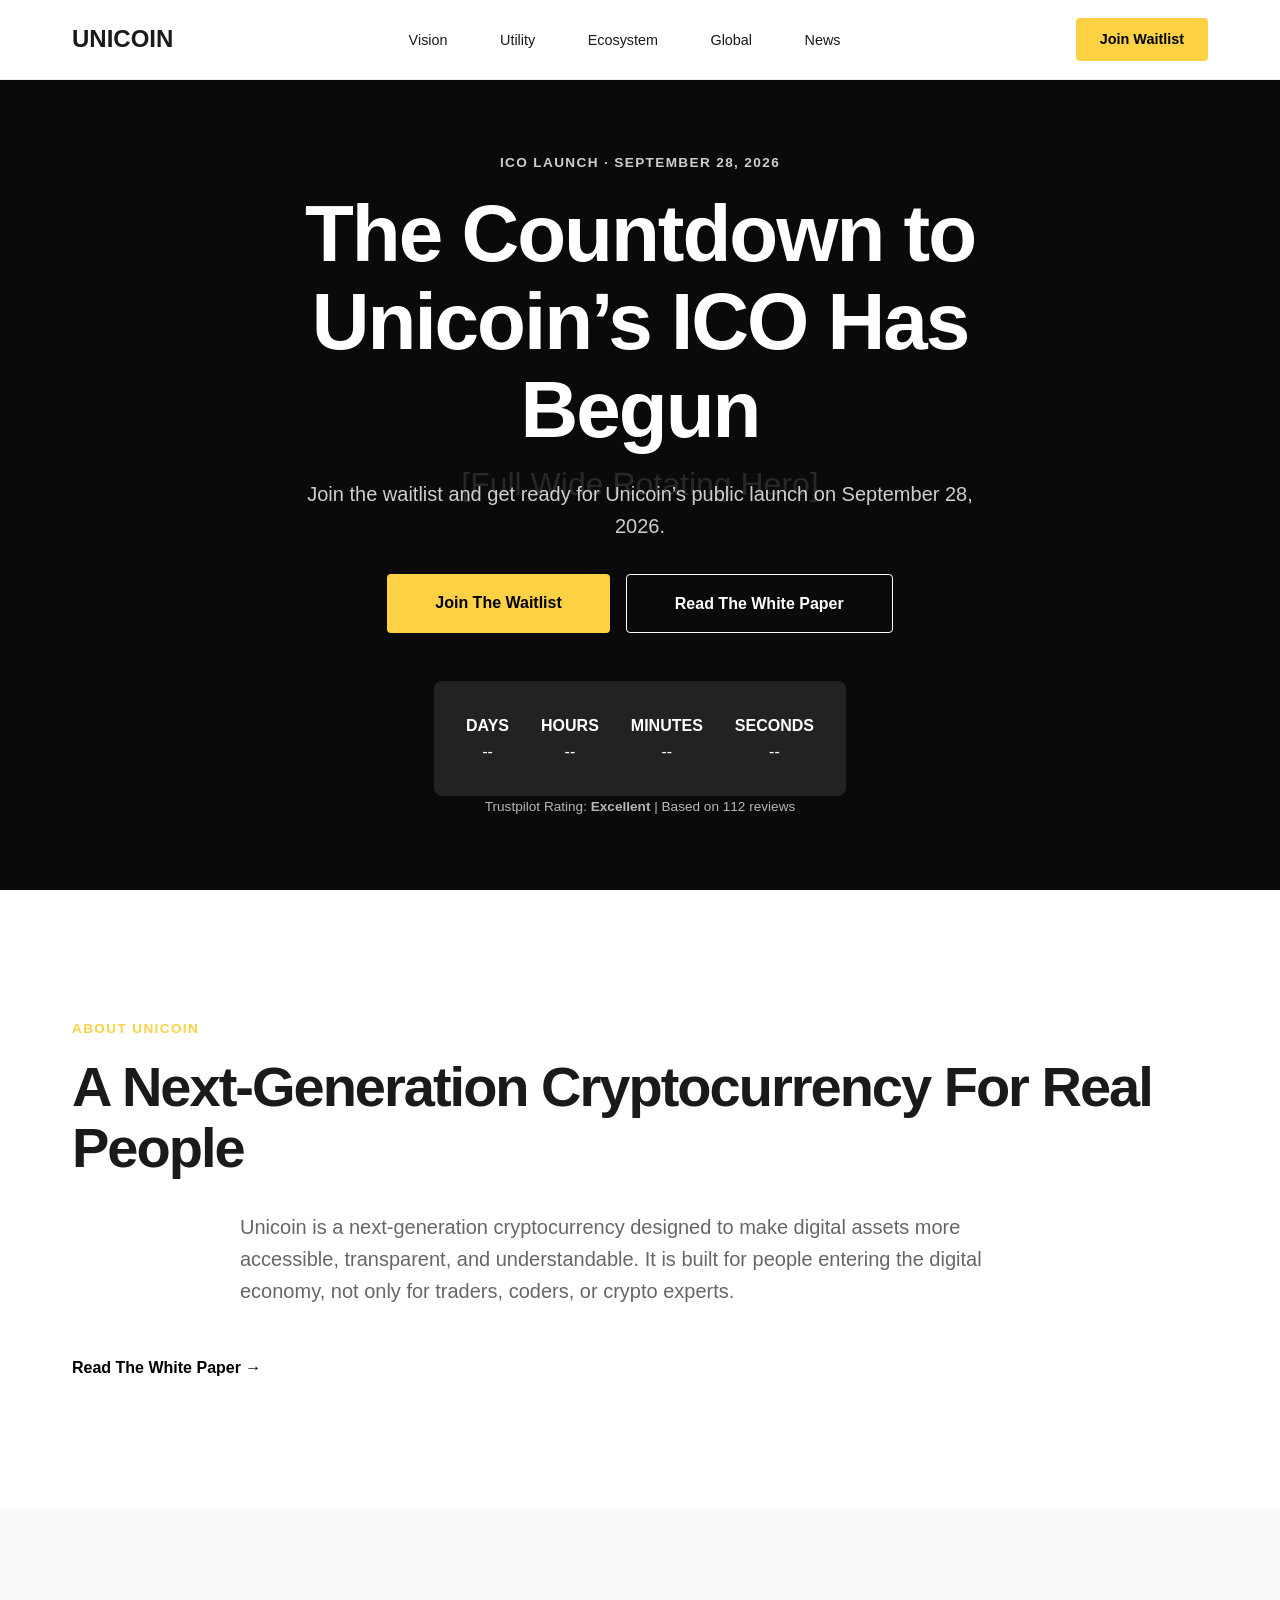
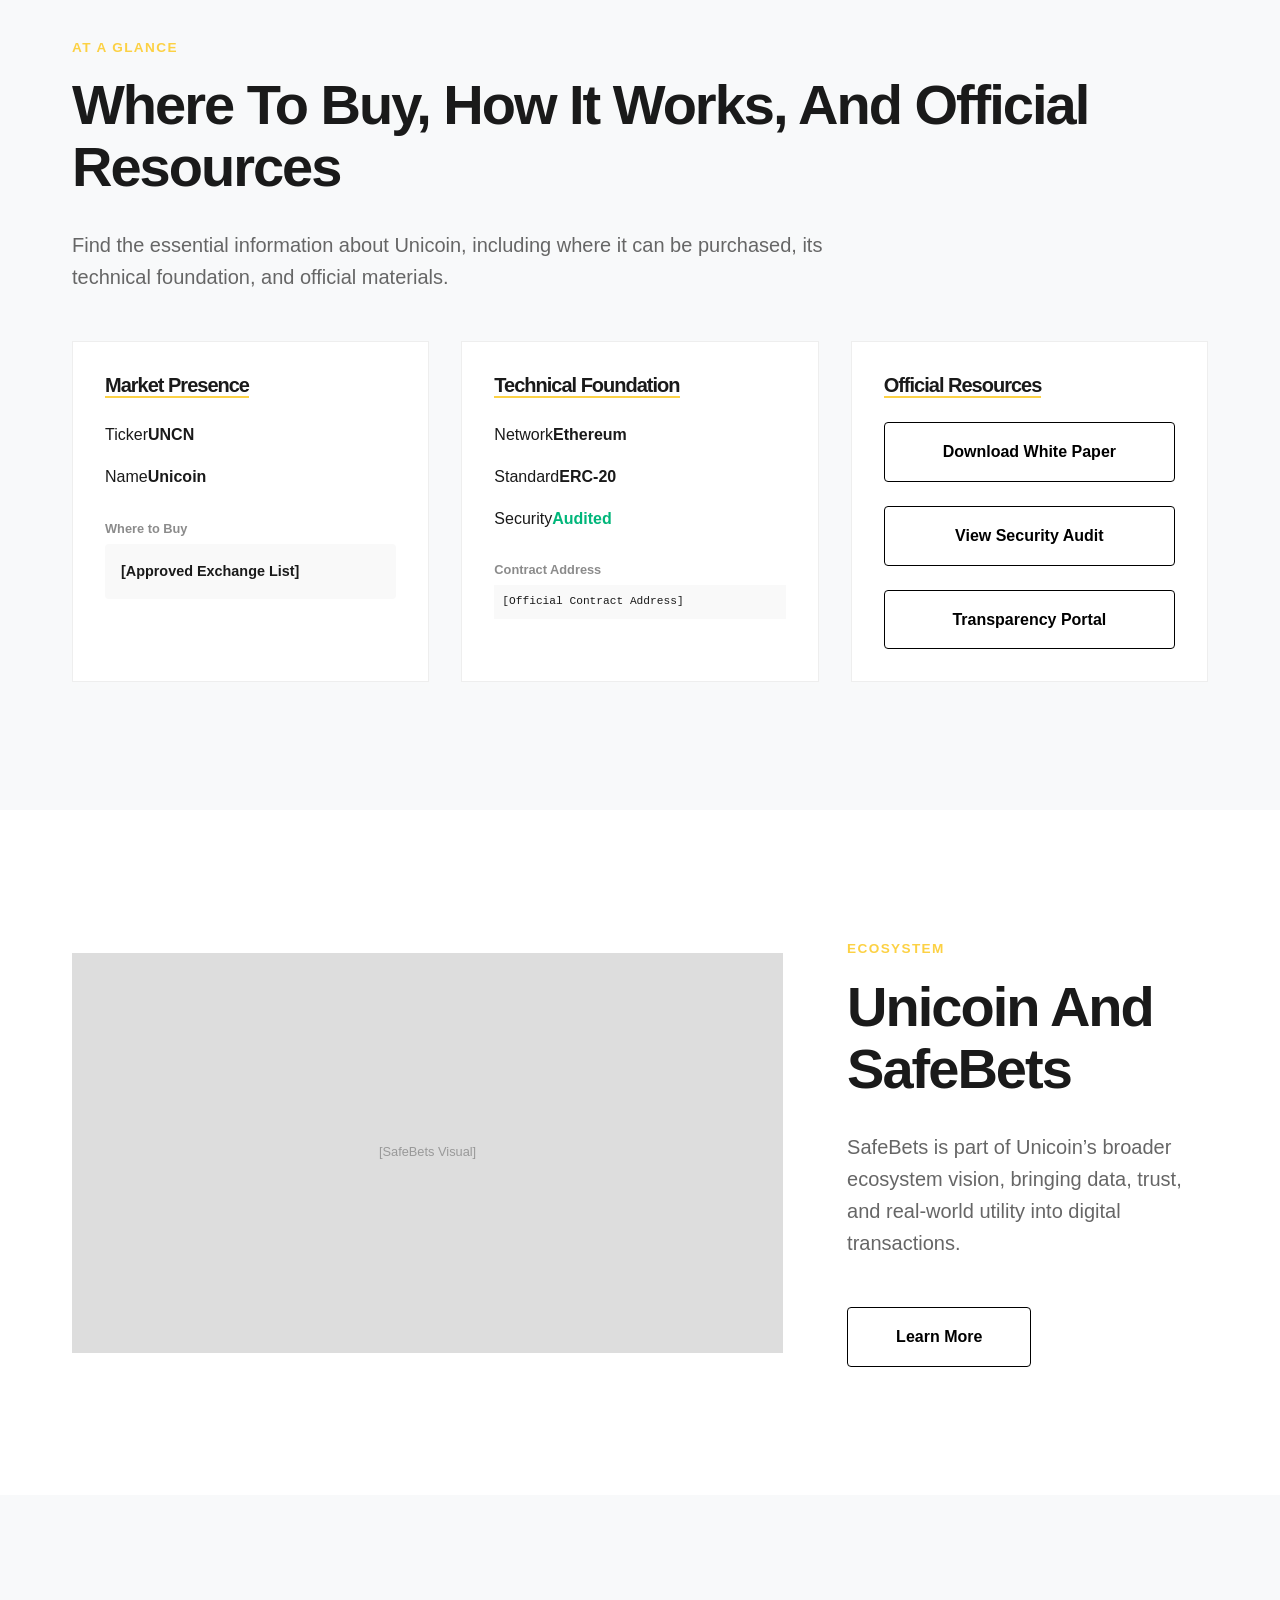
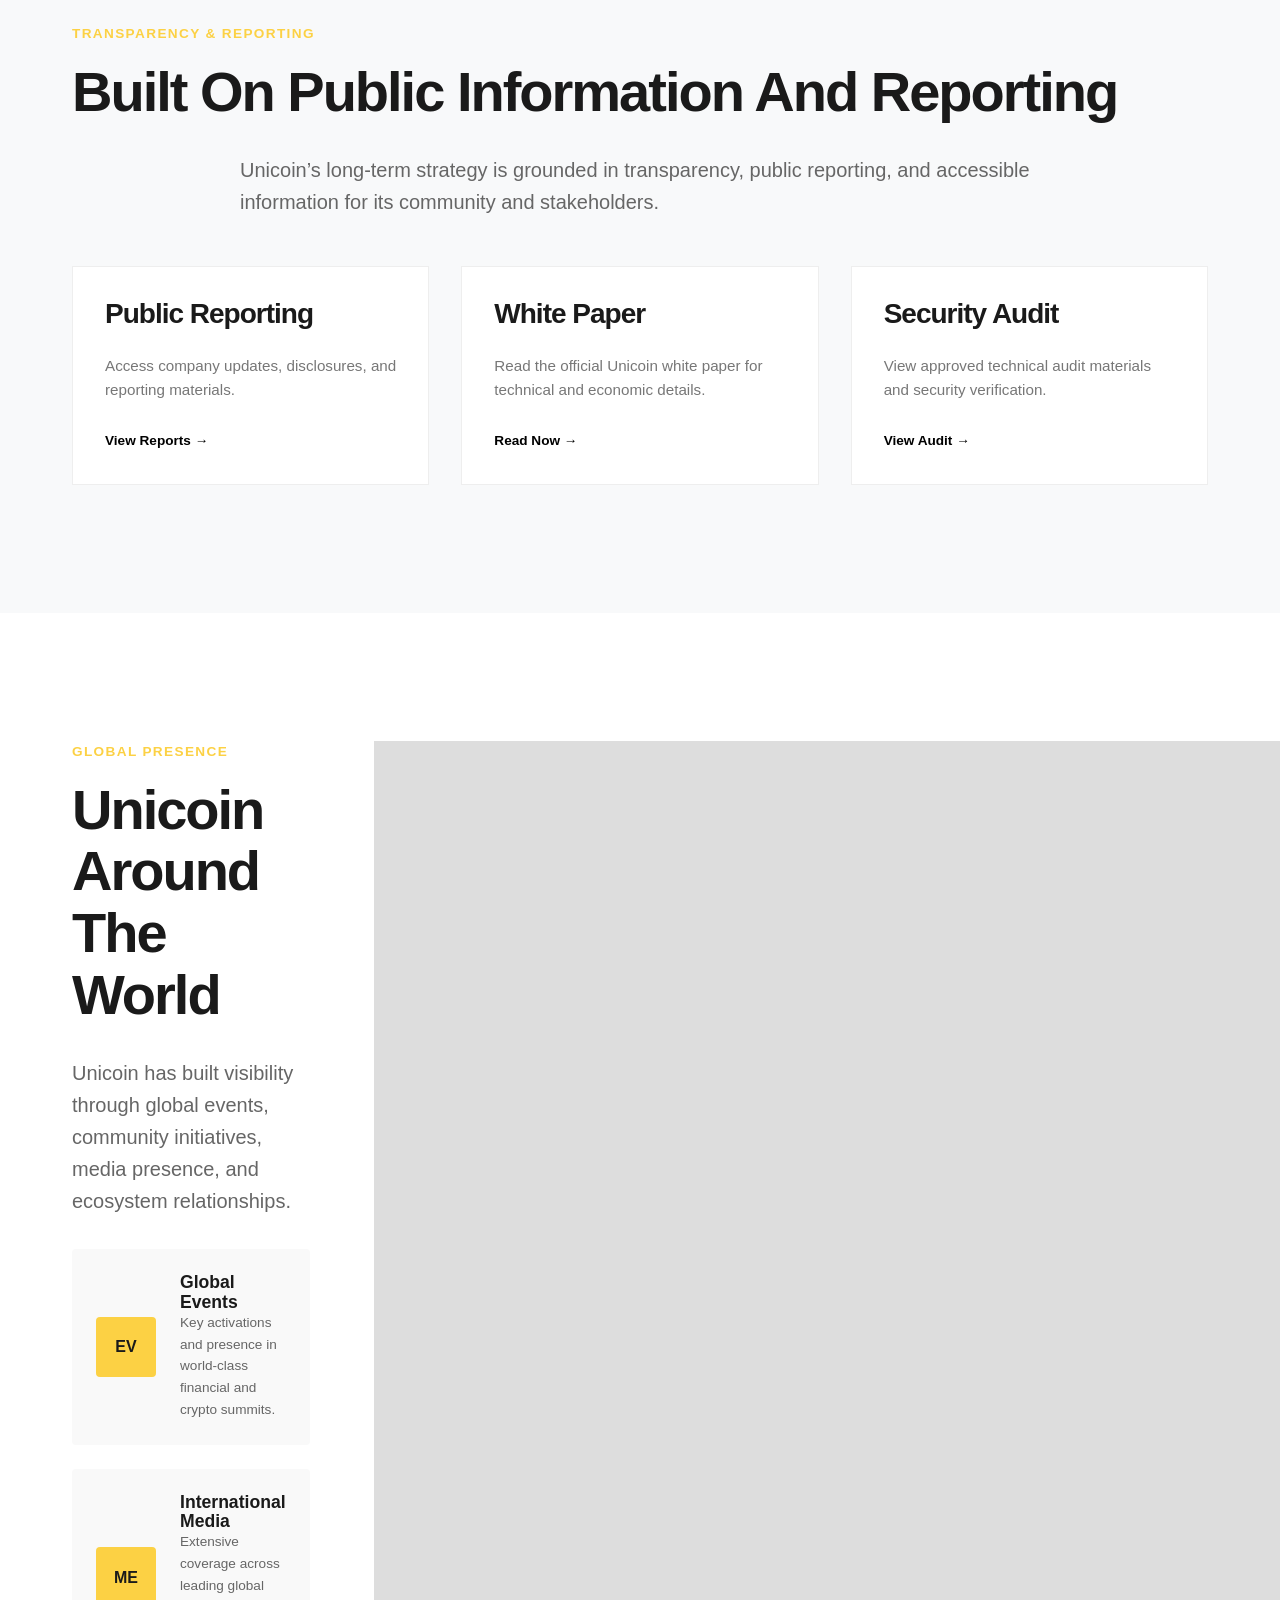
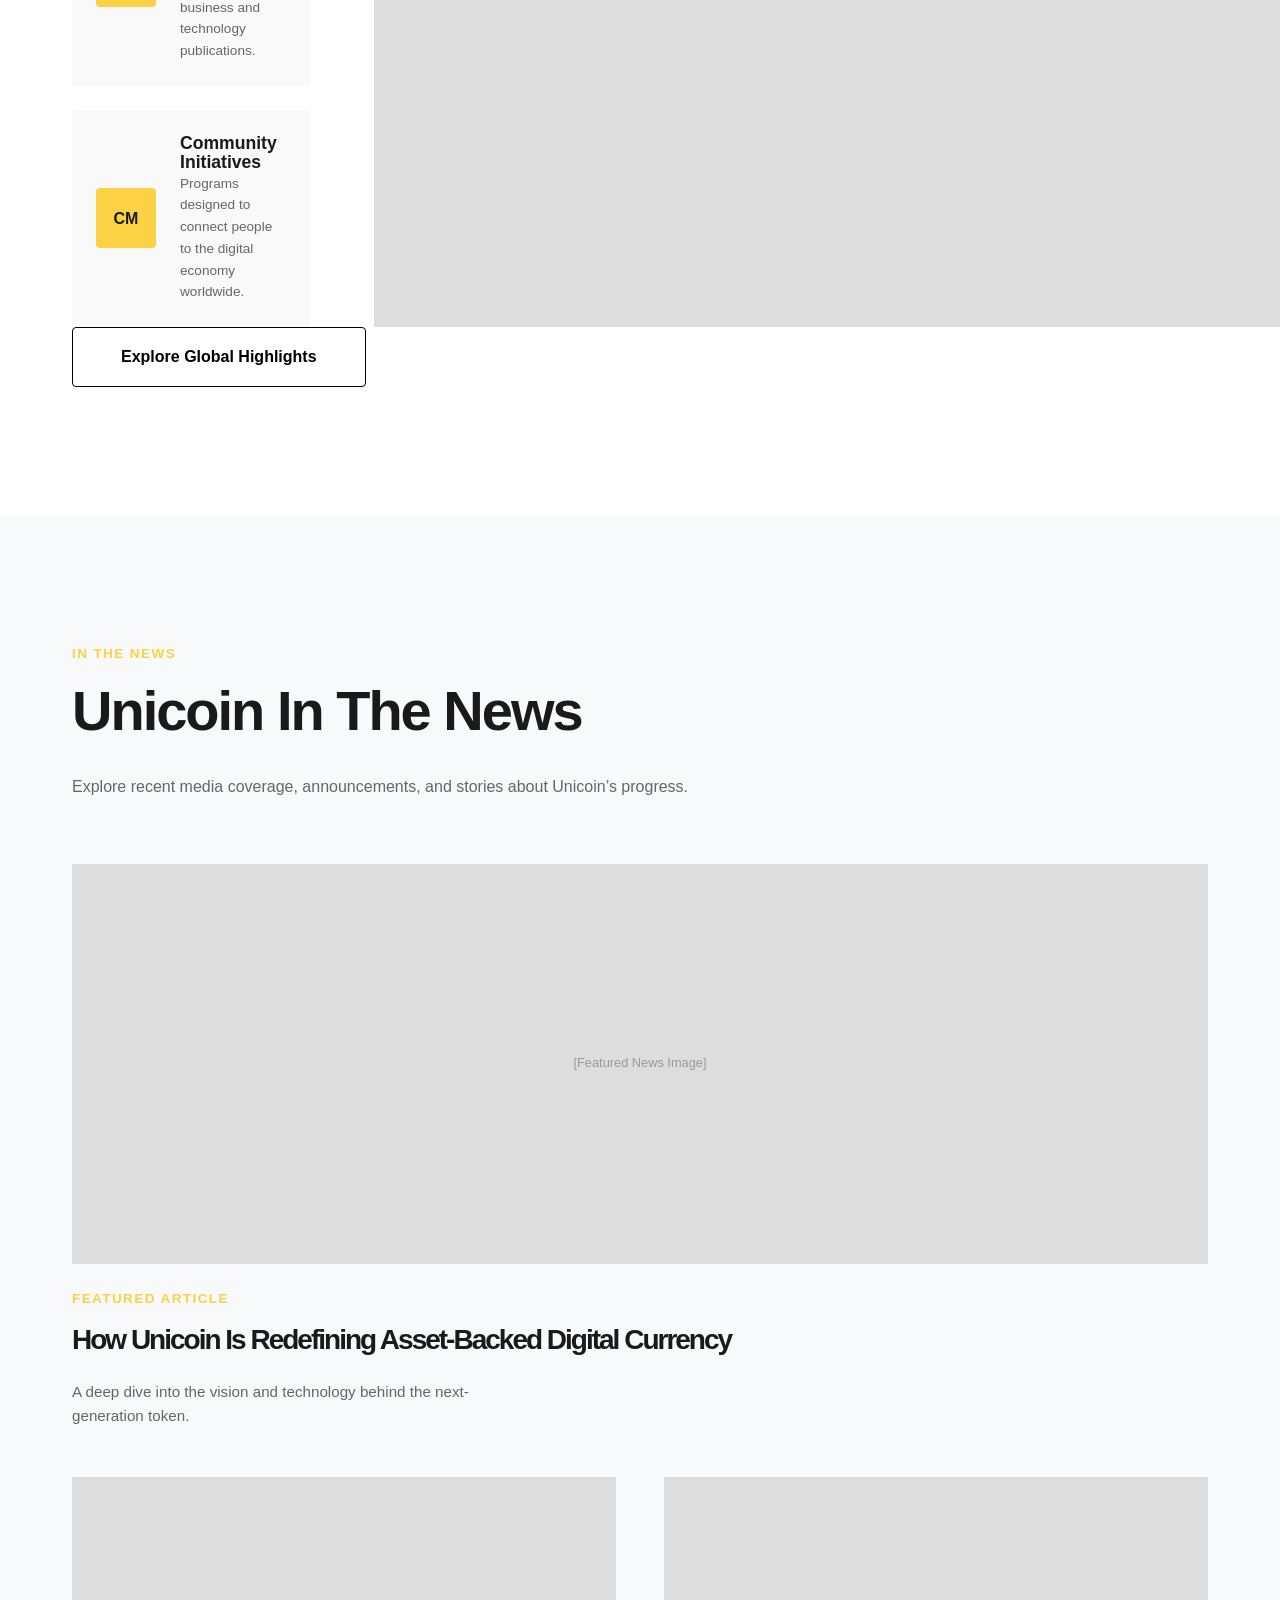
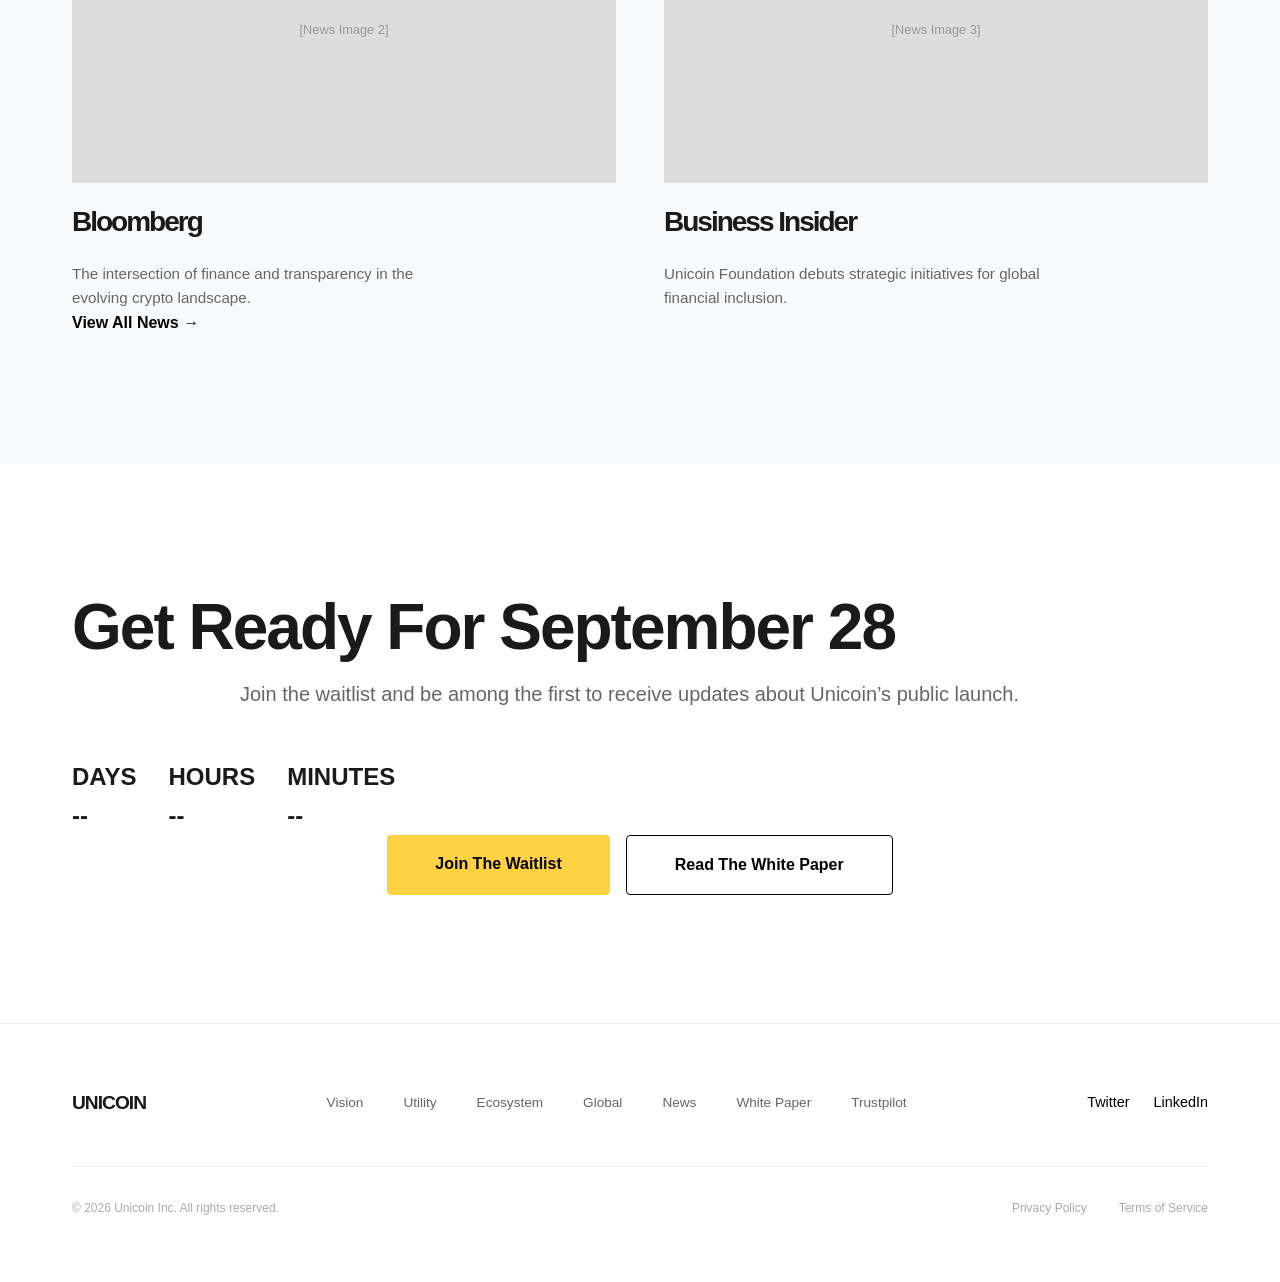
==== index.html @ c9b4731c "Restructure 'Global Presence' with a split layout: content pillars vs global visual" ====
<!DOCTYPE html>
<html lang="en">
<head>
  <meta charset="UTF-8">
  <meta name="viewport" content="width=device-width, initial-scale=1.0">
  <title>Unicoin | The Smart Coin for Smart People</title>
  <link rel="stylesheet" href="style.css?v=2.1">
</head>
<body>

  <!-- HEADER -->
  <header>
    <div class="container flex-between" style="height: 100%; display: flex; justify-content: space-between; align-items: center;">
      <div class="logo" style="font-family: 'Montserrat', sans-serif; font-weight: 700; font-size: 1.5rem;">UNICOIN</div>
      <nav class="nav-links">
        <span>Vision</span>
        <span>Utility</span>
        <span>Ecosystem</span>
        <span>Global</span>
        <span>News</span>
      </nav>
      <div>
        <a href="#" class="btn-modern btn-gold" style="padding: 0.6rem 1.5rem; font-size: 0.9rem; border-radius: 4px;">Join Waitlist</a>
      </div>
    </div>
  </header>

  <main>
    <!-- SECTION 1: HERO ROTATIVO / ICO COUNTDOWN -->
    <section class="hero-wide" style="padding: 0;">
      <div class="hero-image" style="background: #111; display: flex; align-items: center; justify-content: center;">
        <span style="color: #444; font-size: 2rem;">[Full Wide Rotating Hero]</span>
      </div>
      <div class="hero-content" style="padding: 4rem 2rem;">
        <span class="eyebrow" style="color: #fff; opacity: 0.8;">ICO Launch · September 28, 2026</span>
        
        <!-- Rotating Container Placeholder -->
        <div class="slider-placeholder" style="min-height: 250px;">
          <h1 style="color: #fff; margin-bottom: 1.5rem;">The Countdown to Unicoin’s ICO Has Begun</h1>
          <p style="color: rgba(255,255,255,0.8); font-size: 1.25rem; max-width: 700px; margin: 0 auto 2rem;">Join the waitlist and get ready for Unicoin’s public launch on September 28, 2026.</p>
        </div>

        <div style="display: flex; gap: 1rem; justify-content: center; margin-bottom: 3rem;">
          <a href="#" class="btn-modern btn-gold">Join The Waitlist</a>
          <a href="#" class="btn-modern btn-outline" style="border-color: #fff; color: #fff;">Read The White Paper</a>
        </div>

        <div class="countdown-module" style="background: rgba(255,255,255,0.1); backdrop-filter: blur(10px); padding: 2rem; border-radius: 8px; display: inline-flex; gap: 2rem;">
          <div class="unit"><strong>DAYS</strong><br>--</div>
          <div class="unit"><strong>HOURS</strong><br>--</div>
          <div class="unit"><strong>MINUTES</strong><br>--</div>
          <div class="unit"><strong>SECONDS</strong><br>--</div>
        </div>

        <div class="mt-2" style="opacity: 0.7; font-size: 0.85rem;">
          Trustpilot Rating: <strong>Excellent</strong> | Based on 112 reviews
        </div>
      </div>
    </section>

    <!-- SECTION 2: WHAT IS UNICOIN? -->
    <section class="section-white">
      <div class="container text-center">
        <span class="eyebrow">About Unicoin</span>
        <h2>A Next-Generation Cryptocurrency For Real People</h2>
        <p class="intro-copy">Unicoin is a next-generation cryptocurrency designed to make digital assets more accessible, transparent, and understandable. It is built for people entering the digital economy, not only for traders, coders, or crypto experts.</p>
        <div class="mt-2">
          <a href="#" style="color: #000; font-weight: 700; text-decoration: none;">Read The White Paper →</a>
        </div>
      </div>
    </section>

    <!-- SECTION 3: UNICOIN AT A GLANCE -->
    <section class="section-gray">
      <div class="container">
        <span class="eyebrow">At A Glance</span>
        <h2>Where To Buy, How It Works, And Official Resources</h2>
        <p class="intro-copy" style="text-align: left; margin-left: 0;">Find the essential information about Unicoin, including where it can be purchased, its technical foundation, and official materials.</p>
        
        <div class="grid-3 mt-3">
          <!-- Market Presence -->
          <div class="card-modern" style="background: white; padding: 2rem; border: 1px solid #eee;">
            <h3 style="font-size: 1.25rem; letter-spacing: -1px; margin-bottom: 1.5rem; border-bottom: 2px solid var(--color-gold); display: inline-block;">Market Presence</h3>
            <div style="display: flex; flex-direction: column; gap: 1rem;">
              <div class="flex-between"><span>Ticker</span><strong>UNCN</strong></div>
              <div class="flex-between"><span>Name</span><strong>Unicoin</strong></div>
              <div style="margin-top: 1rem;">
                <h4 style="font-size: 0.8rem; opacity: 0.5; margin-bottom: 0.5rem; letter-spacing: 0;">Where to Buy</h4>
                <div style="padding: 1rem; background: #f9f9f9; border-radius: 4px; font-weight: 600; font-size: 0.9rem;">
                  [Approved Exchange List]
                </div>
              </div>
            </div>
          </div>

          <!-- Technical Foundation -->
          <div class="card-modern" style="background: white; padding: 2rem; border: 1px solid #eee;">
            <h3 style="font-size: 1.25rem; letter-spacing: -1px; margin-bottom: 1.5rem; border-bottom: 2px solid var(--color-gold); display: inline-block;">Technical Foundation</h3>
            <div style="display: flex; flex-direction: column; gap: 1rem;">
              <div class="flex-between"><span>Network</span><strong>Ethereum</strong></div>
              <div class="flex-between"><span>Standard</span><strong>ERC-20</strong></div>
              <div class="flex-between"><span>Security</span><strong style="color: #00b67a;">Audited</strong></div>
              <div style="margin-top: 1rem;">
                <h4 style="font-size: 0.8rem; opacity: 0.5; margin-bottom: 0.5rem; letter-spacing: 0;">Contract Address</h4>
                <code style="font-size: 0.7rem; background: #f9f9f9; padding: 0.5rem; display: block; word-break: break-all;">[Official Contract Address]</code>
              </div>
            </div>
          </div>

          <!-- Resources & Support -->
          <div class="card-modern" style="background: white; padding: 2rem; border: 1px solid #eee;">
            <h3 style="font-size: 1.25rem; letter-spacing: -1px; margin-bottom: 1.5rem; border-bottom: 2px solid var(--color-gold); display: inline-block;">Official Resources</h3>
            <div style="display: flex; flex-direction: column; gap: 1.5rem;">
              <a href="#" class="btn-modern btn-outline" style="text-align: center; width: 100%;">Download White Paper</a>
              <a href="#" class="btn-modern btn-outline" style="text-align: center; width: 100%;">View Security Audit</a>
              <a href="#" class="btn-modern btn-outline" style="text-align: center; width: 100%;">Transparency Portal</a>
            </div>
          </div>
        </div>
      </div>
    </section>

    <!-- SECTION 4: SAFEBETS -->
    <section class="section-white">
      <div class="container">
        <div class="grid-2">
          <div class="media-placeholder" style="height: 400px; margin-bottom: 0;">
            [SafeBets Visual]
          </div>
          <div>
            <span class="eyebrow">Ecosystem</span>
            <h2>Unicoin And SafeBets</h2>
            <p class="intro-copy" style="text-align: left; margin-left: 0;">SafeBets is part of Unicoin’s broader ecosystem vision, bringing data, trust, and real-world utility into digital transactions.</p>
            <a href="#" class="btn-modern btn-outline">Learn More</a>
          </div>
        </div>
      </div>
    </section>

    <!-- SECTION 5: TRANSPARENCY & REPORTING -->
    <section class="section-gray">
      <div class="container text-center">
        <span class="eyebrow">Transparency & Reporting</span>
        <h2>Built On Public Information And Reporting</h2>
        <p class="intro-copy">Unicoin’s long-term strategy is grounded in transparency, public reporting, and accessible information for its community and stakeholders.</p>
        
        <div class="grid-3 mt-3">
          <div class="card-modern" style="background: white; padding: 2rem; border: 1px solid #eee; text-align: left;">
            <h3 style="letter-spacing: -1px;">Public Reporting</h3>
            <p style="font-size: 0.95rem; color: #777; margin-bottom: 1.5rem;">Access company updates, disclosures, and reporting materials.</p>
            <a href="#" style="color: #000; font-weight: 700; text-decoration: none; font-size: 0.85rem;">View Reports →</a>
          </div>
          <div class="card-modern" style="background: white; padding: 2rem; border: 1px solid #eee; text-align: left;">
            <h3 style="letter-spacing: -1px;">White Paper</h3>
            <p style="font-size: 0.95rem; color: #777; margin-bottom: 1.5rem;">Read the official Unicoin white paper for technical and economic details.</p>
            <a href="#" style="color: #000; font-weight: 700; text-decoration: none; font-size: 0.85rem;">Read Now →</a>
          </div>
          <div class="card-modern" style="background: white; padding: 2rem; border: 1px solid #eee; text-align: left;">
            <h3 style="letter-spacing: -1px;">Security Audit</h3>
            <p style="font-size: 0.95rem; color: #777; margin-bottom: 1.5rem;">View approved technical audit materials and security verification.</p>
            <a href="#" style="color: #000; font-weight: 700; text-decoration: none; font-size: 0.85rem;">View Audit →</a>
          </div>
        </div>
      </div>
    </section>

    <!-- SECTION 6: UNICOIN AROUND THE WORLD -->
    <section class="section-white">
      <div class="container">
        <div class="grid-2" style="align-items: flex-start;">
          <div>
            <span class="eyebrow">Global Presence</span>
            <h2>Unicoin Around The World</h2>
            <p class="intro-copy" style="text-align: left; margin-left: 0; margin-bottom: 2rem;">Unicoin has built visibility through global events, community initiatives, media presence, and ecosystem relationships.</p>
            
            <div style="display: grid; grid-template-columns: 1fr; gap: 1.5rem;">
              <div style="display: flex; gap: 1.5rem; align-items: center; padding: 1.5rem; background: #f9f9f9; border-radius: 4px;">
                <div style="width: 60px; height: 60px; background: var(--color-gold); border-radius: 4px; flex-shrink: 0; display: flex; align-items: center; justify-content: center; font-weight: 700;">EV</div>
                <div>
                  <h4 style="margin: 0; font-size: 1.1rem; letter-spacing: 0;">Global Events</h4>
                  <p style="font-size: 0.85rem; color: #666;">Key activations and presence in world-class financial and crypto summits.</p>
                </div>
              </div>
              <div style="display: flex; gap: 1.5rem; align-items: center; padding: 1.5rem; background: #f9f9f9; border-radius: 4px;">
                <div style="width: 60px; height: 60px; background: var(--color-gold); border-radius: 4px; flex-shrink: 0; display: flex; align-items: center; justify-content: center; font-weight: 700;">ME</div>
                <div>
                  <h4 style="margin: 0; font-size: 1.1rem; letter-spacing: 0;">International Media</h4>
                  <p style="font-size: 0.85rem; color: #666;">Extensive coverage across leading global business and technology publications.</p>
                </div>
              </div>
              <div style="display: flex; gap: 1.5rem; align-items: center; padding: 1.5rem; background: #f9f9f9; border-radius: 4px;">
                <div style="width: 60px; height: 60px; background: var(--color-gold); border-radius: 4px; flex-shrink: 0; display: flex; align-items: center; justify-content: center; font-weight: 700;">CM</div>
                <div>
                  <h4 style="margin: 0; font-size: 1.1rem; letter-spacing: 0;">Community Initiatives</h4>
                  <p style="font-size: 0.85rem; color: #666;">Programs designed to connect people to the digital economy worldwide.</p>
                </div>
              </div>
            </div>
          </div>
          <div class="media-placeholder" style="height: 100%; min-height: 500px; margin-bottom: 0;">
            [Global Map / Momentum Visual]
          </div>
        </div>
        
        <div class="text-center mt-3">
          <a href="#" class="btn-modern btn-outline">Explore Global Highlights</a>
        </div>
      </div>
    </section>

    <!-- SECTION 7: UNICOIN IN THE NEWS -->
    <section class="section-gray">
      <div class="container">
        <span class="eyebrow">In The News</span>
        <h2>Unicoin In The News</h2>
        <p style="color: #666; margin-bottom: 4rem;">Explore recent media coverage, announcements, and stories about Unicoin’s progress.</p>

        <div class="media-grid">
          <div class="media-item" style="grid-column: span 2;">
            <div class="media-placeholder" style="height: 400px;">[Featured News Image]</div>
            <span class="eyebrow" style="margin-top: 1.5rem;">Featured Article</span>
            <h3>How Unicoin Is Redefining Asset-Backed Digital Currency</h3>
            <p class="media-desc">A deep dive into the vision and technology behind the next-generation token.</p>
          </div>
          <div class="media-item">
            <div class="media-placeholder">[News Image 2]</div>
            <h3>Bloomberg</h3>
            <p class="media-desc">The intersection of finance and transparency in the evolving crypto landscape.</p>
          </div>
          <div class="media-item">
            <div class="media-placeholder">[News Image 3]</div>
            <h3>Business Insider</h3>
            <p class="media-desc">Unicoin Foundation debuts strategic initiatives for global financial inclusion.</p>
          </div>
        </div>
        <div class="text-center mt-3">
          <a href="#" style="color: #000; font-weight: 700; text-decoration: none;">View All News →</a>
        </div>
      </div>
    </section>

    <!-- SECTION 8: FINAL CTA -->
    <section class="section-white text-center">
      <div class="container">
        <h2 style="font-size: 4rem; margin-bottom: 1rem;">Get Ready For September 28</h2>
        <p class="intro-copy">Join the waitlist and be among the first to receive updates about Unicoin’s public launch.</p>
        
        <div class="countdown-mini mt-3" style="display: inline-flex; gap: 2rem; font-family: 'Montserrat', sans-serif; font-weight: 700; font-size: 1.5rem;">
          <div>DAYS<br>--</div>
          <div>HOURS<br>--</div>
          <div>MINUTES<br>--</div>
        </div>

        <div class="mt-3" style="display: flex; gap: 1rem; justify-content: center;">
          <a href="#" class="btn-modern btn-gold">Join The Waitlist</a>
          <a href="#" class="btn-modern btn-outline">Read The White Paper</a>
        </div>
      </div>
    </section>

  </main>

  <footer>
    <div class="container">
      <div class="footer-inner">
        <div class="logo" style="font-family: 'Montserrat', sans-serif; font-weight: 700; font-size: 1.2rem; letter-spacing: -1px;">UNICOIN</div>
        <ul class="footer-links">
          <li>Vision</li>
          <li>Utility</li>
          <li>Ecosystem</li>
          <li>Global</li>
          <li>News</li>
          <li>White Paper</li>
          <li>Trustpilot</li>
        </ul>
        <div style="display: flex; gap: 1.5rem;">
          <a href="#" style="color: #000; text-decoration: none; font-size: 0.9rem;">Twitter</a>
          <a href="#" style="color: #000; text-decoration: none; font-size: 0.9rem;">LinkedIn</a>
        </div>
      </div>
      <div class="footer-bottom">
        <div>&copy; 2026 Unicoin Inc. All rights reserved.</div>
        <div style="display: flex; gap: 2rem;">
          <span>Privacy Policy</span>
          <span>Terms of Service</span>
        </div>
      </div>
    </div>
  </footer>

</body>
</html>
---- style.css ----
:root {
  /* Color Palette - Clean & Modern */
  --color-gold: #FCD144; /* Official Unicoin Yellow */
  --color-gold-hover: #e5bc3d;
  --color-white: #ffffff;
  --color-gray-light: #f8f9fa;
  --color-gray-border: #eeeeee;
  --color-text-dark: #1a1a1a;
  --color-text-muted: #666666;
  
  /* Typography */
  --font-titles: 'Montserrat', sans-serif;
  --font-body: 'Inter', sans-serif;
  
  /* Layout */
  --container-width: 1200px;
  --spacing-section: 8rem;
  --transition: all 0.2s ease;
}

@import url('https://fonts.googleapis.com/css2?family=Montserrat:wght@700&family=Inter:wght@400;500&display=swap');

* {
  margin: 0;
  padding: 0;
  box-sizing: border-box;
}

body {
  background-color: var(--color-white);
  color: var(--color-text-dark);
  font-family: var(--font-body);
  line-height: 1.6;
  -webkit-font-smoothing: antialiased;
}

.container {
  max-width: var(--container-width);
  margin: 0 auto;
  padding: 0 2rem;
}

.container-wide {
  max-width: 100%;
  padding: 0;
}

/* Typography Overrides */
h1, h2, h3, h4 {
  font-family: var(--font-titles);
  font-weight: 700;
  letter-spacing: -2px; /* User requested -2 interetrado */
  text-transform: none; /* Title Case requested */
  line-height: 1.1;
}

h1 { font-size: clamp(3rem, 8vw, 5rem); }
h2 { font-size: clamp(2.5rem, 5vw, 3.5rem); margin-bottom: 2rem; }
h3 { font-size: 1.75rem; margin-bottom: 1.5rem; }

p.intro-copy {
  color: var(--color-text-muted);
  font-size: 1.25rem;
  max-width: 800px;
  margin: 0 auto 3rem; /* Added margin bottom for spacing */
}

.eyebrow {
  font-family: var(--font-body);
  font-weight: 600;
  text-transform: uppercase;
  letter-spacing: 0.1em;
  color: var(--color-gold);
  font-size: 0.85rem;
  margin-bottom: 1rem;
  display: block;
}

/* Buttons */
.btn-modern {
  display: inline-block;
  padding: 1rem 3rem;
  border-radius: 4px; /* More modern/clean than round */
  font-weight: 600;
  text-decoration: none;
  cursor: pointer;
  transition: var(--transition);
  border: none;
  font-family: var(--font-body);
  font-size: 1rem;
}

.btn-gold {
  background-color: var(--color-gold);
  color: #000;
}

.btn-gold:hover {
  background-color: var(--color-gold-hover);
  transform: translateY(-1px);
}

.btn-outline {
  background: transparent;
  border: 1px solid #000;
  color: #000;
}

/* Footer Horizontal */
footer {
  padding: 4rem 0;
  border-top: 1px solid var(--color-gray-border);
  background: white;
}

.footer-inner {
  display: flex;
  justify-content: space-between;
  align-items: center;
  gap: 2rem;
  flex-wrap: wrap;
}

.footer-links {
  display: flex;
  gap: 2.5rem;
  list-style: none;
  font-size: 0.85rem;
  font-weight: 500;
  color: var(--color-text-muted);
}

.footer-links li:hover { color: #000; cursor: pointer; }

.footer-bottom {
  margin-top: 3rem;
  padding-top: 2rem;
  border-top: 1px solid var(--color-gray-border);
  display: flex;
  justify-content: space-between;
  font-size: 0.75rem;
  color: #aaa;
}

/* Navigation */
header {
  height: 80px;
  background: white;
  border-bottom: 1px solid var(--color-gray-border);
  position: sticky;
  top: 0;
  z-index: 1000;
}

.nav-links span {
  margin: 0 1.5rem;
  font-size: 0.9rem;
  font-weight: 500;
  color: var(--color-text-dark);
  cursor: pointer;
}

/* Hero Full Wide */
.hero-wide {
  width: 100%;
  height: 90vh;
  position: relative;
  background: #000;
  display: flex;
  align-items: center;
  justify-content: center;
  color: white;
  overflow: hidden;
}

.hero-image {
  position: absolute;
  top: 0;
  left: 0;
  width: 100%;
  height: 100%;
  object-fit: cover;
  opacity: 0.6;
  z-index: 1;
}

.hero-content {
  position: relative;
  z-index: 2;
  text-align: center;
  max-width: 800px;
}

/* Sections */
section {
  padding: var(--spacing-section) 0;
}

.section-white { background: white; }
.section-gray { background: var(--color-gray-light); }

/* Media Grid */
.media-grid {
  display: grid;
  grid-template-columns: repeat(2, 1fr);
  gap: 3rem;
}

.media-item {
  text-align: left;
}

.media-placeholder {
  width: 100%;
  aspect-ratio: 16 / 9;
  background: #ddd;
  margin-bottom: 1.5rem;
  display: flex;
  align-items: center;
  justify-content: center;
  font-size: 0.8rem;
  color: #999;
}

.media-desc {
  font-size: 0.95rem;
  color: var(--color-text-muted);
  max-width: 400px;
}

/* Trustpilot Visual */
.trustpilot-section {
  background: white;
  border: 1px solid var(--color-gray-border);
  padding: 3rem;
  border-radius: 8px;
  display: inline-block;
  margin-top: 2rem;
}

.tp-stars { color: #00b67a; font-size: 2rem; margin-bottom: 0.5rem; }

/* Grid Utils */
.grid-2 { display: grid; grid-template-columns: 1fr 1fr; gap: 4rem; align-items: center; }
.grid-3 { display: grid; grid-template-columns: repeat(3, 1fr); gap: 2rem; }

@media (max-width: 768px) {
  .grid-2, .grid-3, .media-grid { grid-template-columns: 1fr; }
  --spacing-section: 4rem;
}
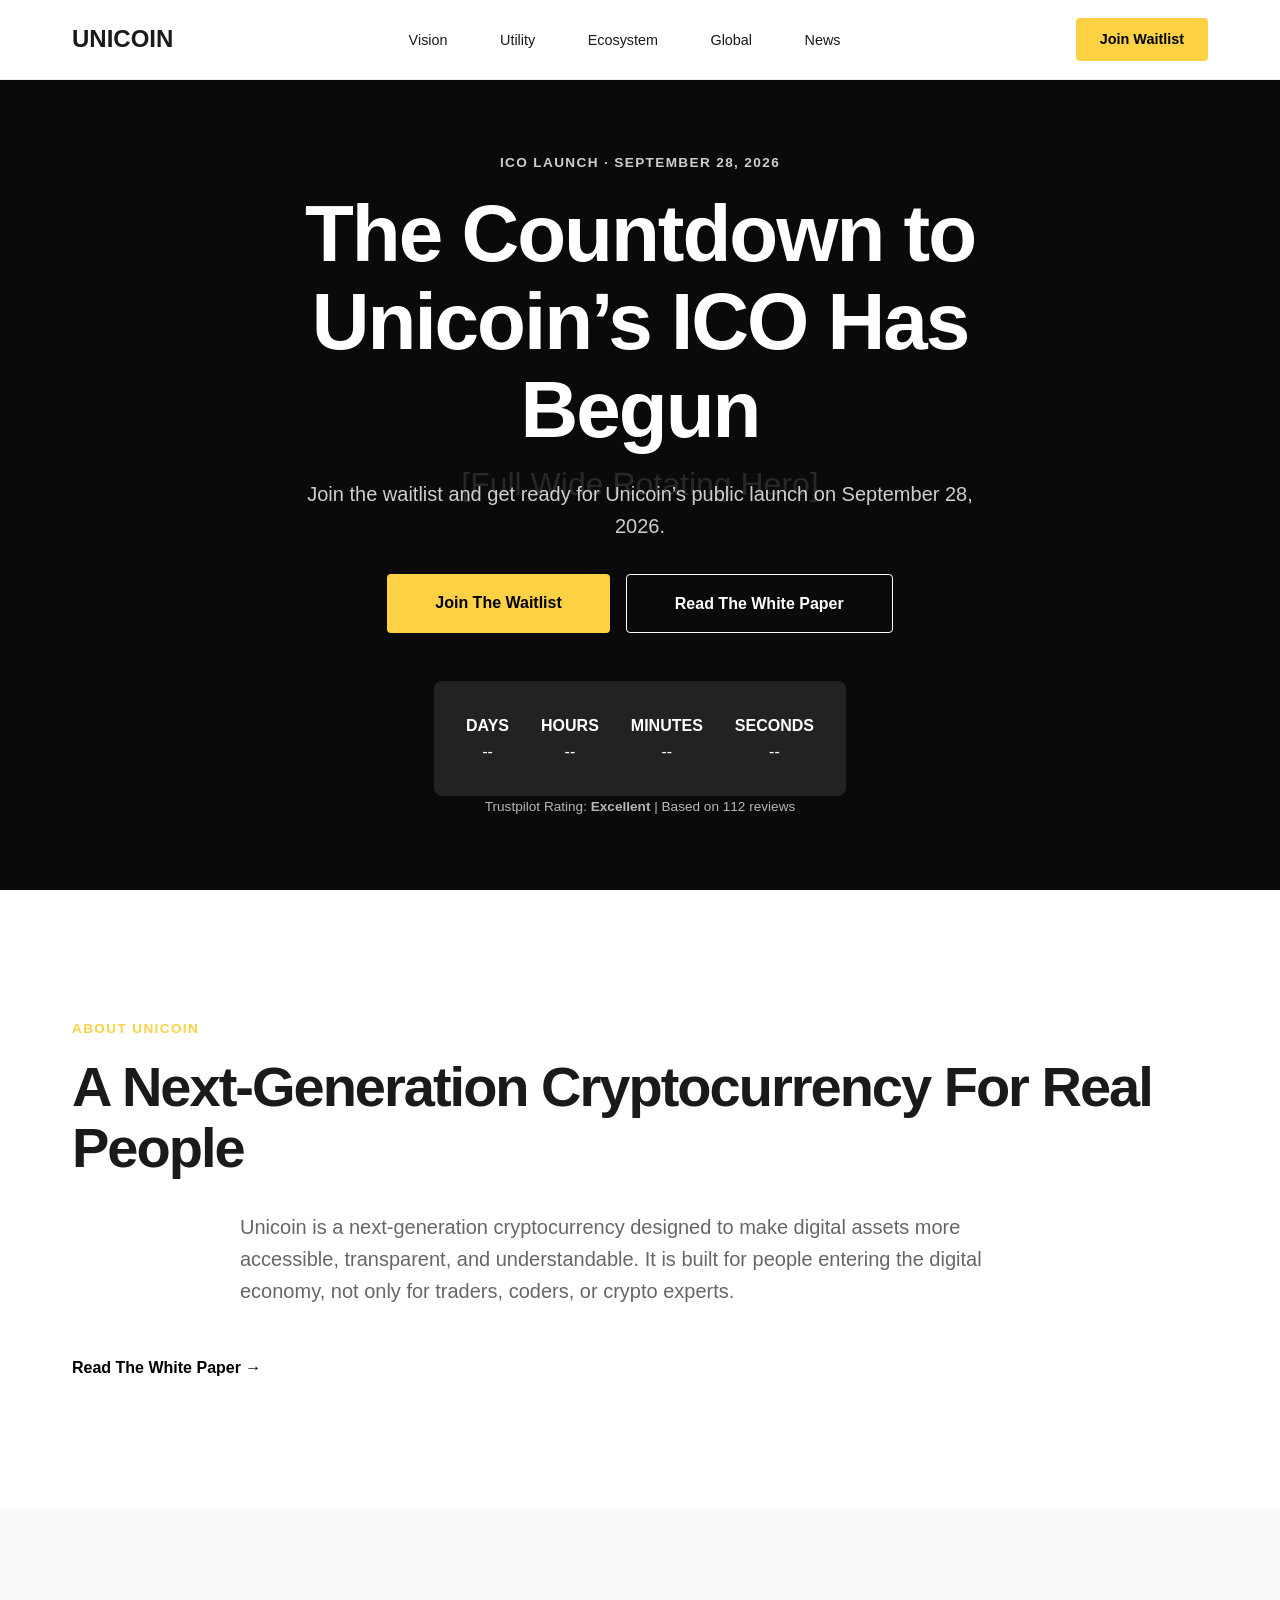
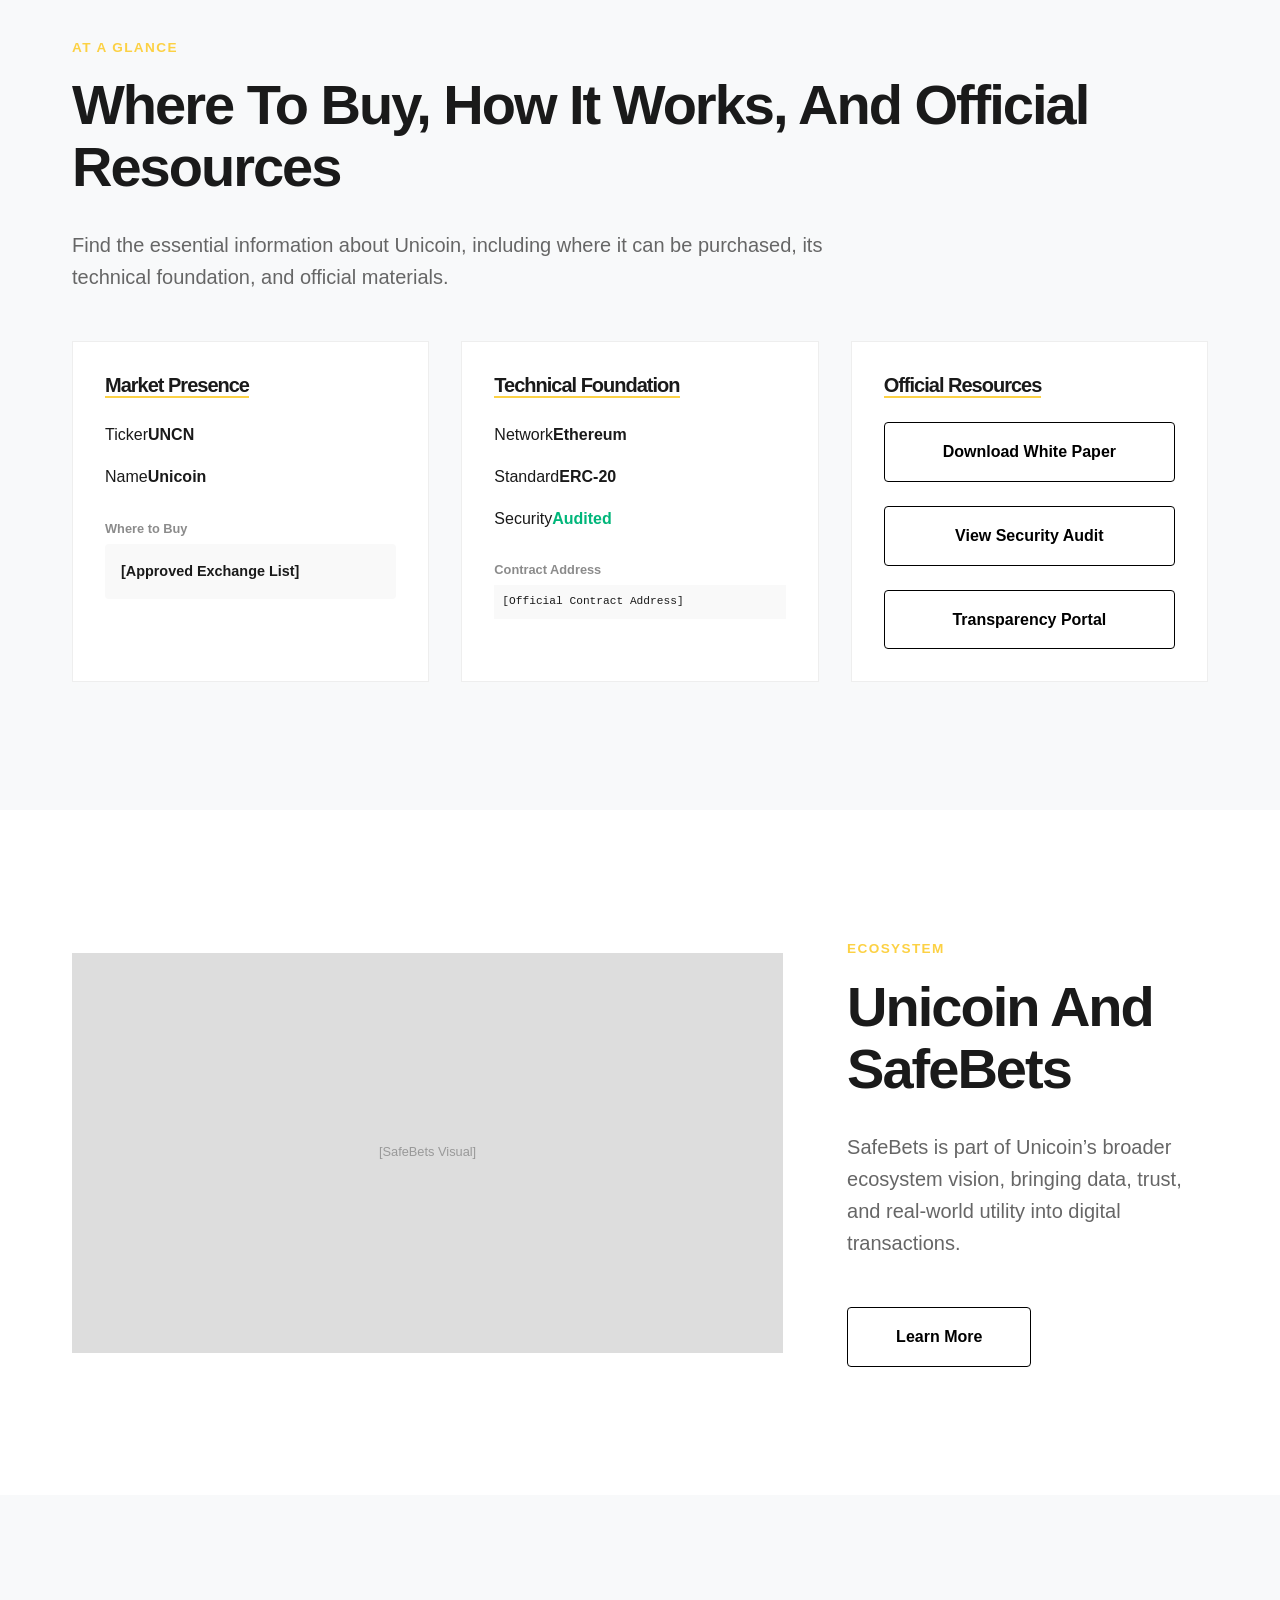
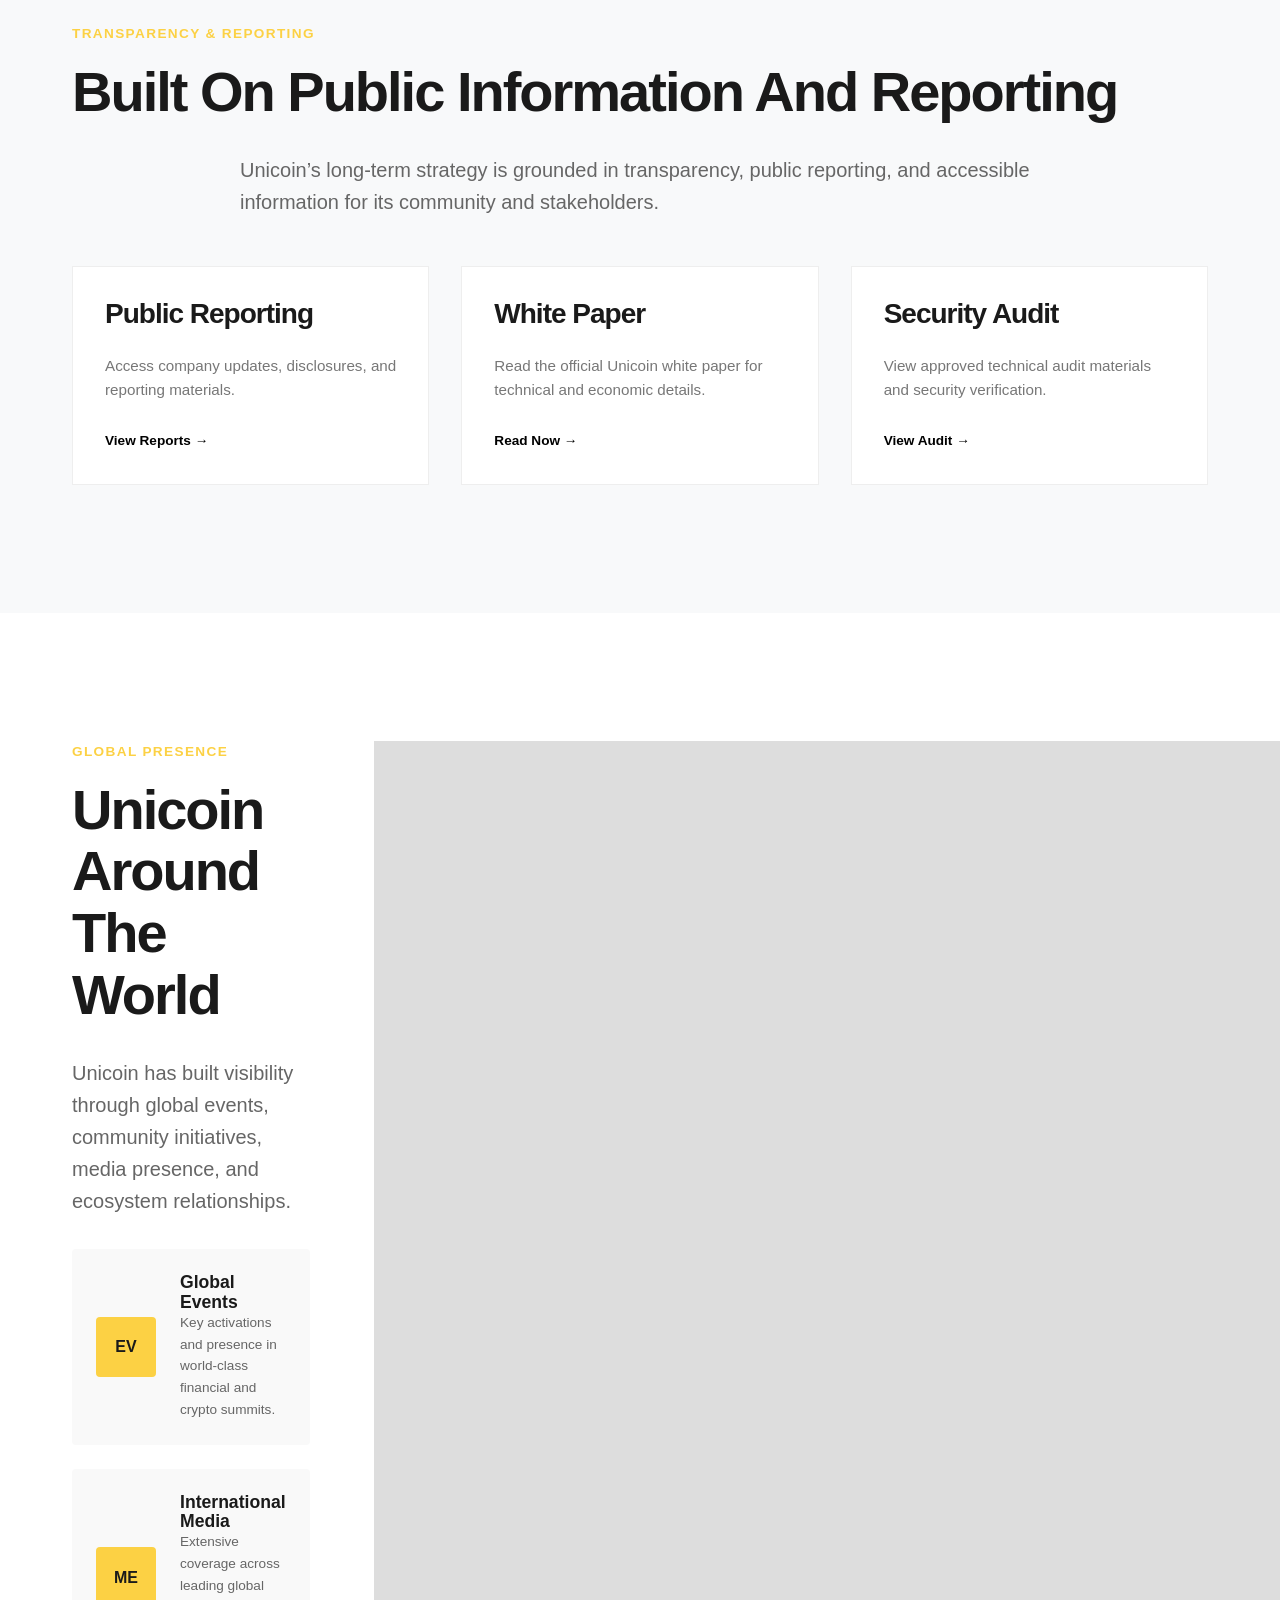
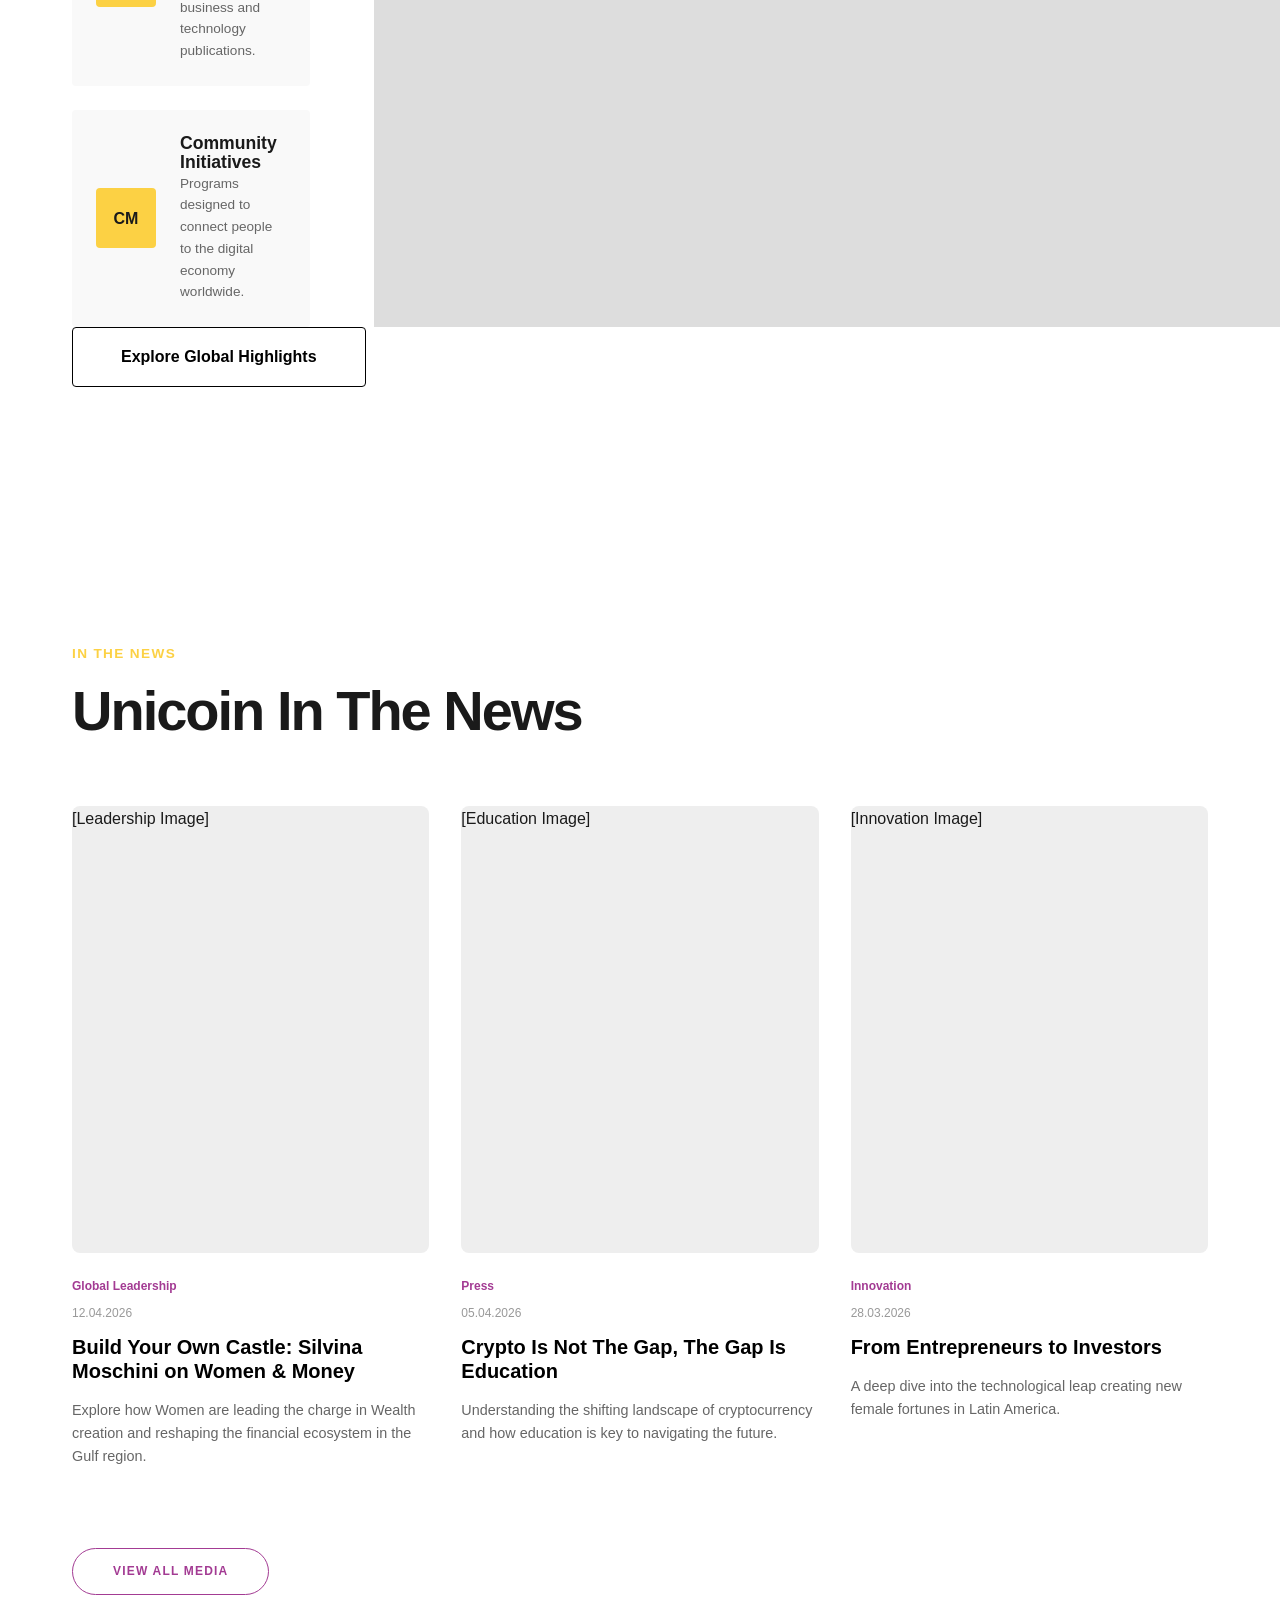
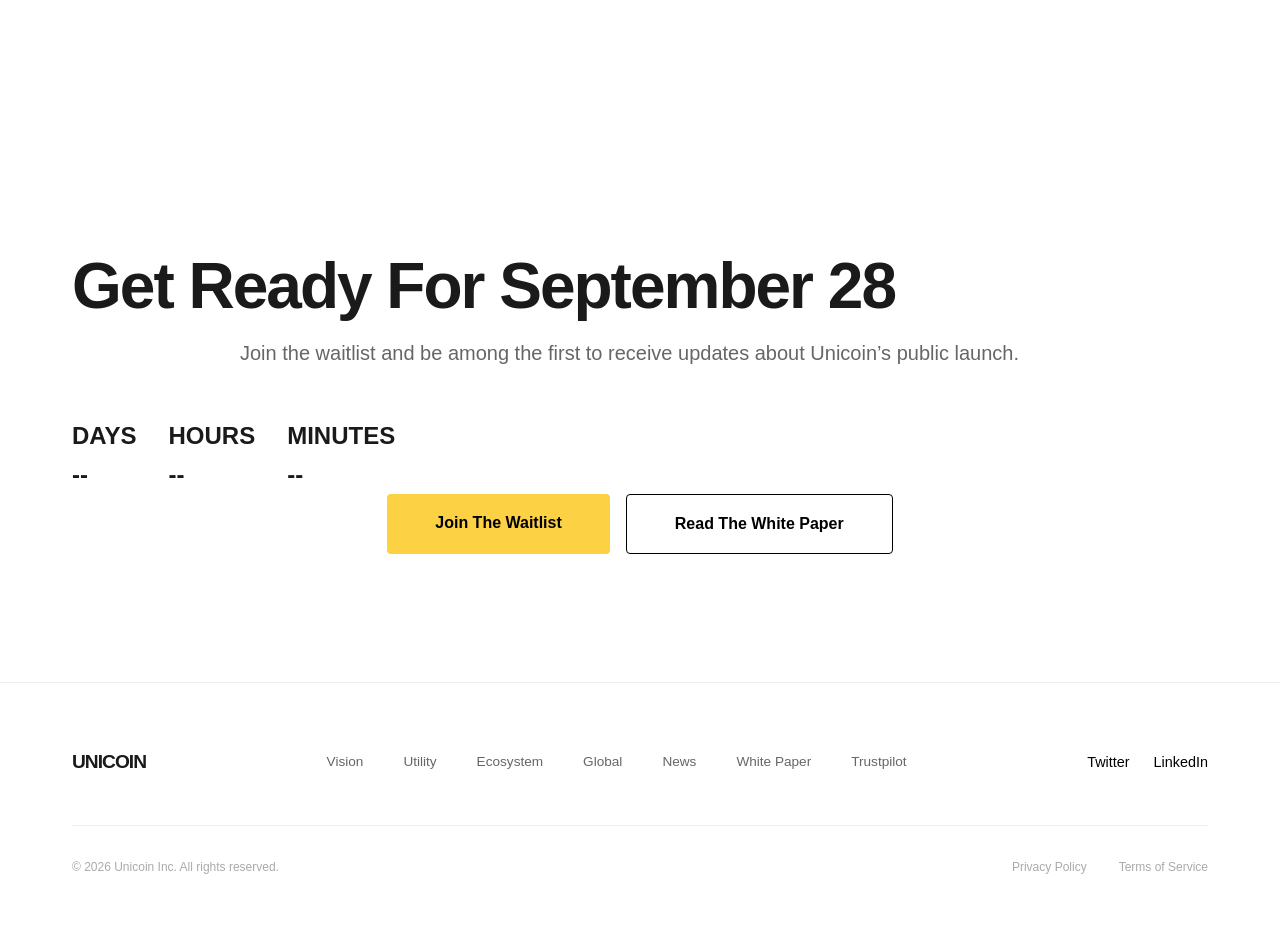
==== commit 309fd4f0: "Update news section to match reference image: 3-column vertical grid with purple categories" ====
--- a/index.html
+++ b/index.html
@@ -209,32 +209,40 @@
     </section>
 
     <!-- SECTION 7: UNICOIN IN THE NEWS -->
-    <section class="section-gray">
+    <section class="section-white">
       <div class="container">
         <span class="eyebrow">In The News</span>
-        <h2>Unicoin In The News</h2>
-        <p style="color: #666; margin-bottom: 4rem;">Explore recent media coverage, announcements, and stories about Unicoin’s progress.</p>
-
-        <div class="media-grid">
-          <div class="media-item" style="grid-column: span 2;">
-            <div class="media-placeholder" style="height: 400px;">[Featured News Image]</div>
-            <span class="eyebrow" style="margin-top: 1.5rem;">Featured Article</span>
-            <h3>How Unicoin Is Redefining Asset-Backed Digital Currency</h3>
-            <p class="media-desc">A deep dive into the vision and technology behind the next-generation token.</p>
-          </div>
-          <div class="media-item">
-            <div class="media-placeholder">[News Image 2]</div>
-            <h3>Bloomberg</h3>
-            <p class="media-desc">The intersection of finance and transparency in the evolving crypto landscape.</p>
-          </div>
-          <div class="media-item">
-            <div class="media-placeholder">[News Image 3]</div>
-            <h3>Business Insider</h3>
-            <p class="media-desc">Unicoin Foundation debuts strategic initiatives for global financial inclusion.</p>
-          </div>
-        </div>
-        <div class="text-center mt-3">
-          <a href="#" style="color: #000; font-weight: 700; text-decoration: none;">View All News →</a>
+        <h2 style="margin-bottom: 4rem;">Unicoin In The News</h2>
+
+        <div class="grid-3">
+          <!-- Card 1 -->
+          <div class="news-card">
+            <div class="news-card-img">[Leadership Image]</div>
+            <span class="news-category">Global Leadership</span>
+            <span class="news-date">12.04.2026</span>
+            <a href="#" class="news-title-link">Build Your Own Castle: Silvina Moschini on Women & Money</a>
+            <p style="font-size: 0.9rem; color: #666;">Explore how Women are leading the charge in Wealth creation and reshaping the financial ecosystem in the Gulf region.</p>
+          </div>
+          <!-- Card 2 -->
+          <div class="news-card">
+            <div class="news-card-img">[Education Image]</div>
+            <span class="news-category">Press</span>
+            <span class="news-date">05.04.2026</span>
+            <a href="#" class="news-title-link">Crypto Is Not The Gap, The Gap Is Education</a>
+            <p style="font-size: 0.9rem; color: #666;">Understanding the shifting landscape of cryptocurrency and how education is key to navigating the future.</p>
+          </div>
+          <!-- Card 3 -->
+          <div class="news-card">
+            <div class="news-card-img">[Innovation Image]</div>
+            <span class="news-category">Innovation</span>
+            <span class="news-date">28.03.2026</span>
+            <a href="#" class="news-title-link">From Entrepreneurs to Investors</a>
+            <p style="font-size: 0.9rem; color: #666;">A deep dive into the technological leap creating new female fortunes in Latin America.</p>
+          </div>
+        </div>
+        
+        <div class="text-center mt-3" style="margin-top: 5rem;">
+          <a href="#" class="btn-news">View All Media</a>
         </div>
       </div>
     </section>
--- a/style.css
+++ b/style.css
@@ -2,6 +2,7 @@
   /* Color Palette - Clean & Modern */
   --color-gold: #FCD144; /* Official Unicoin Yellow */
   --color-gold-hover: #e5bc3d;
+  --color-purple: #A33B93; /* New News category color */
   --color-white: #ffffff;
   --color-gray-light: #f8f9fa;
   --color-gray-border: #eeeeee;
@@ -222,10 +223,62 @@
   color: #999;
 }
 
-.media-desc {
-  font-size: 0.95rem;
-  color: var(--color-text-muted);
-  max-width: 400px;
+.news-card {
+  text-align: left;
+}
+
+.news-card-img {
+  width: 100%;
+  aspect-ratio: 4 / 5; /* More vertical as in the image */
+  background: #eee;
+  border-radius: 8px;
+  margin-bottom: 1.5rem;
+}
+
+.news-category {
+  color: var(--color-purple);
+  font-weight: 700;
+  font-size: 0.75rem;
+  text-transform: capitalize;
+  margin-bottom: 0.5rem;
+  display: block;
+}
+
+.news-date {
+  color: #999;
+  font-size: 0.75rem;
+  margin-bottom: 0.75rem;
+  display: block;
+}
+
+.news-title-link {
+  color: #000;
+  text-decoration: none;
+  font-family: var(--font-titles);
+  font-weight: 700;
+  font-size: 1.25rem;
+  line-height: 1.2;
+  margin-bottom: 1rem;
+  display: block;
+}
+
+.btn-news {
+  border: 1px solid var(--color-purple);
+  color: var(--color-purple);
+  padding: 0.8rem 2.5rem;
+  border-radius: 100px;
+  text-transform: uppercase;
+  font-weight: 600;
+  font-size: 0.75rem;
+  letter-spacing: 0.1em;
+  text-decoration: none;
+  display: inline-block;
+  transition: var(--transition);
+}
+
+.btn-news:hover {
+  background: var(--color-purple);
+  color: white;
 }
 
 /* Trustpilot Visual */
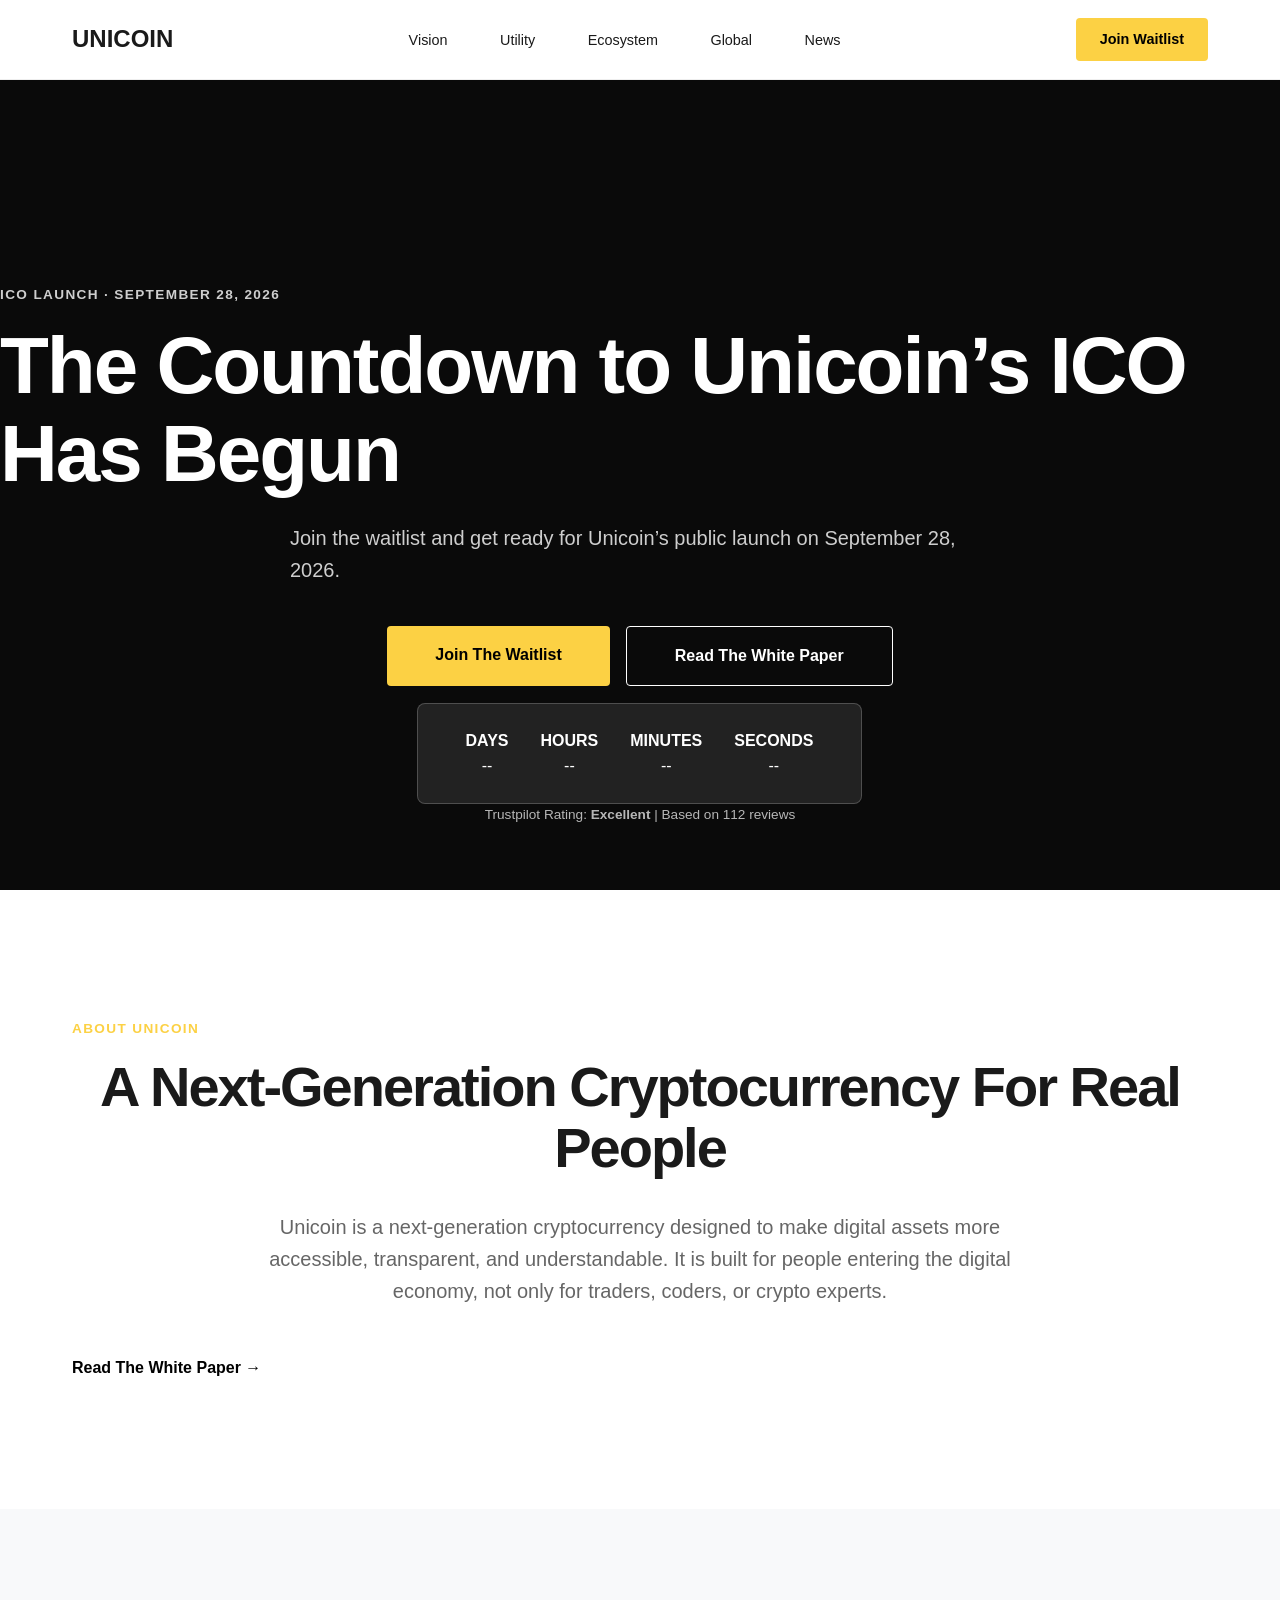
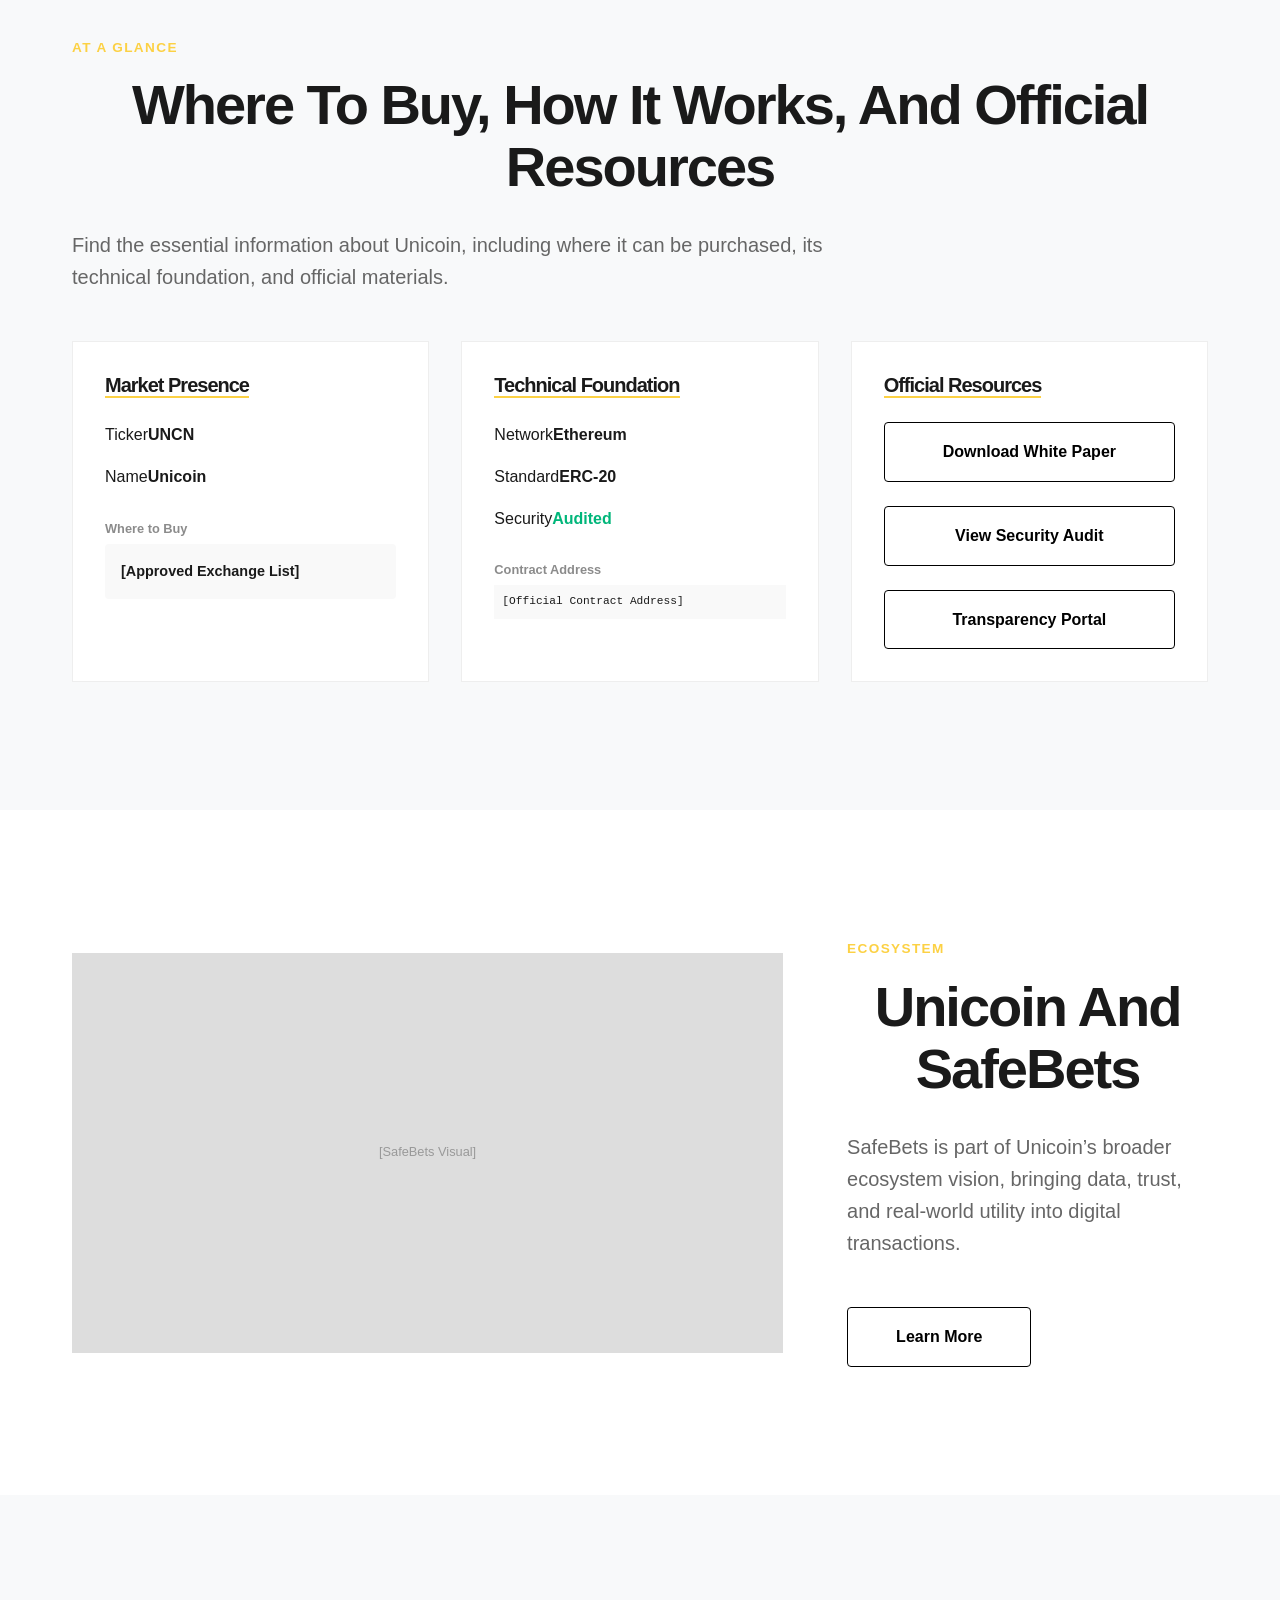
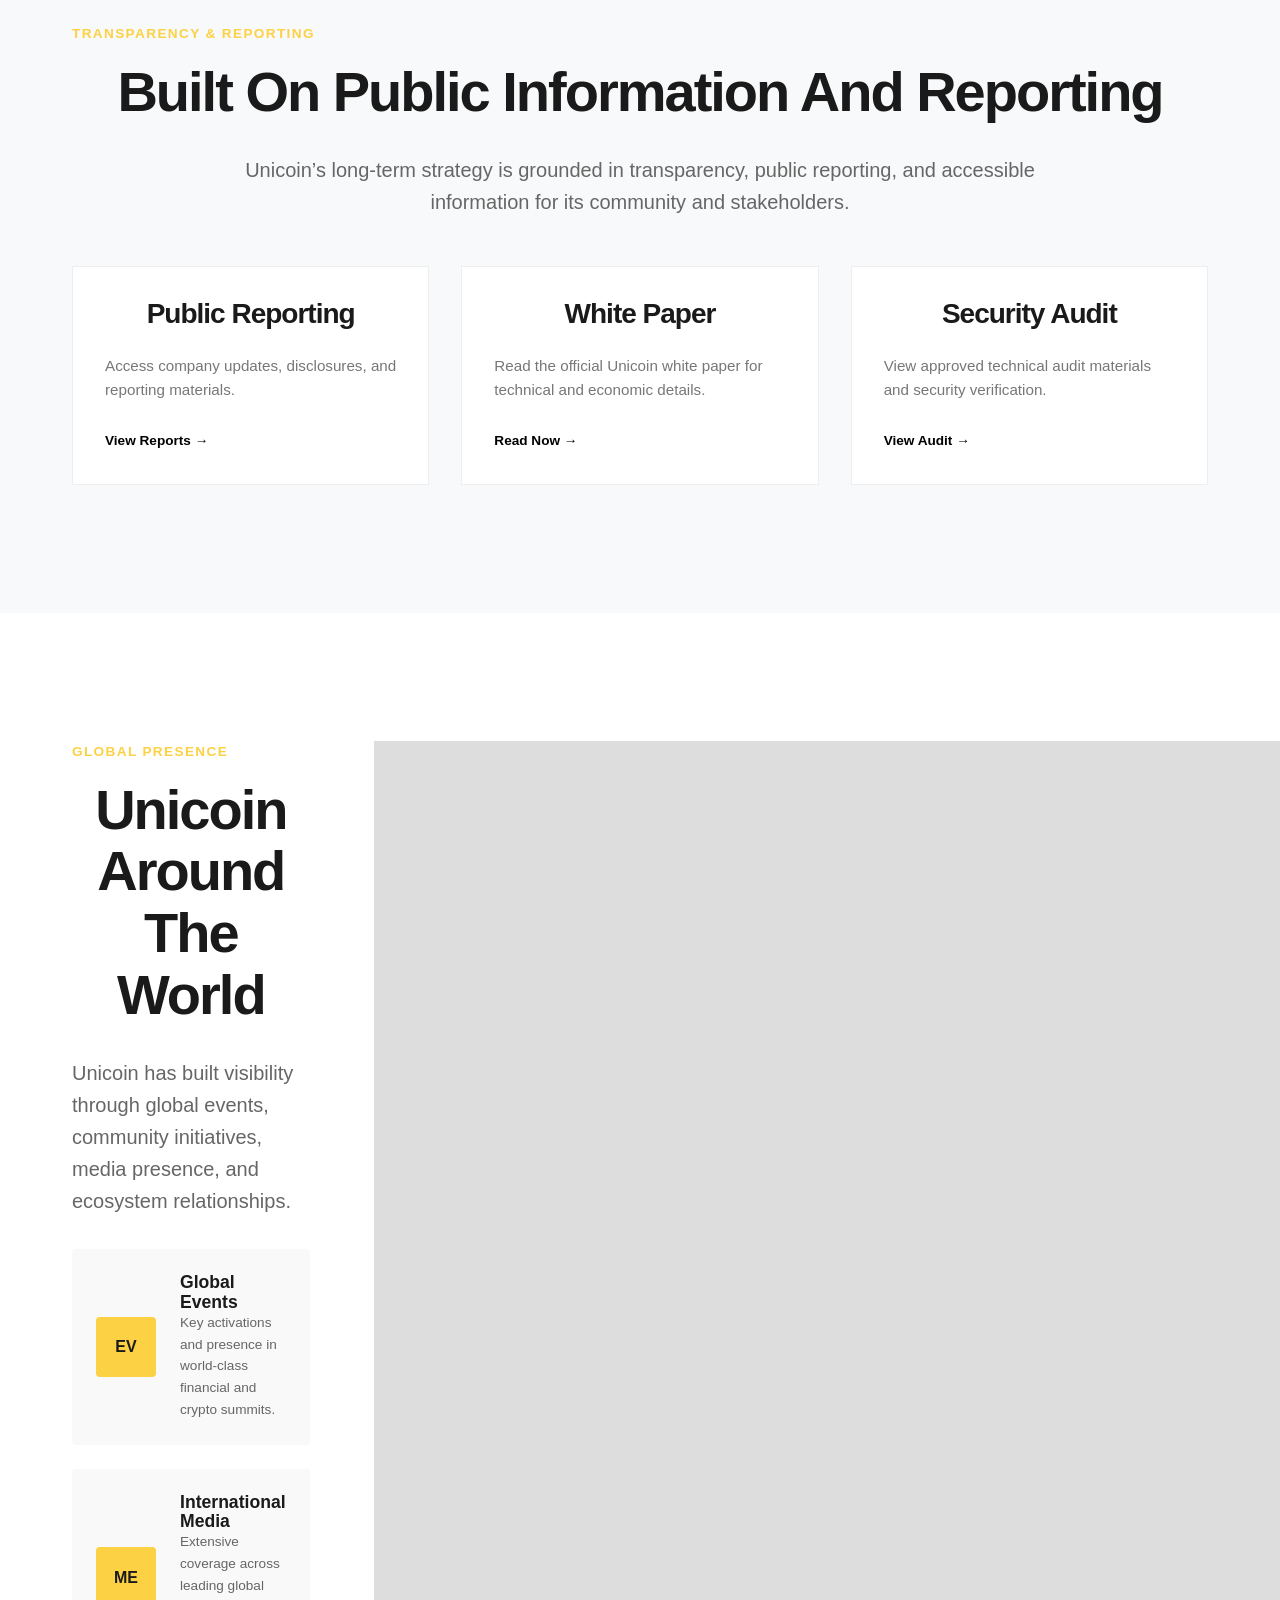
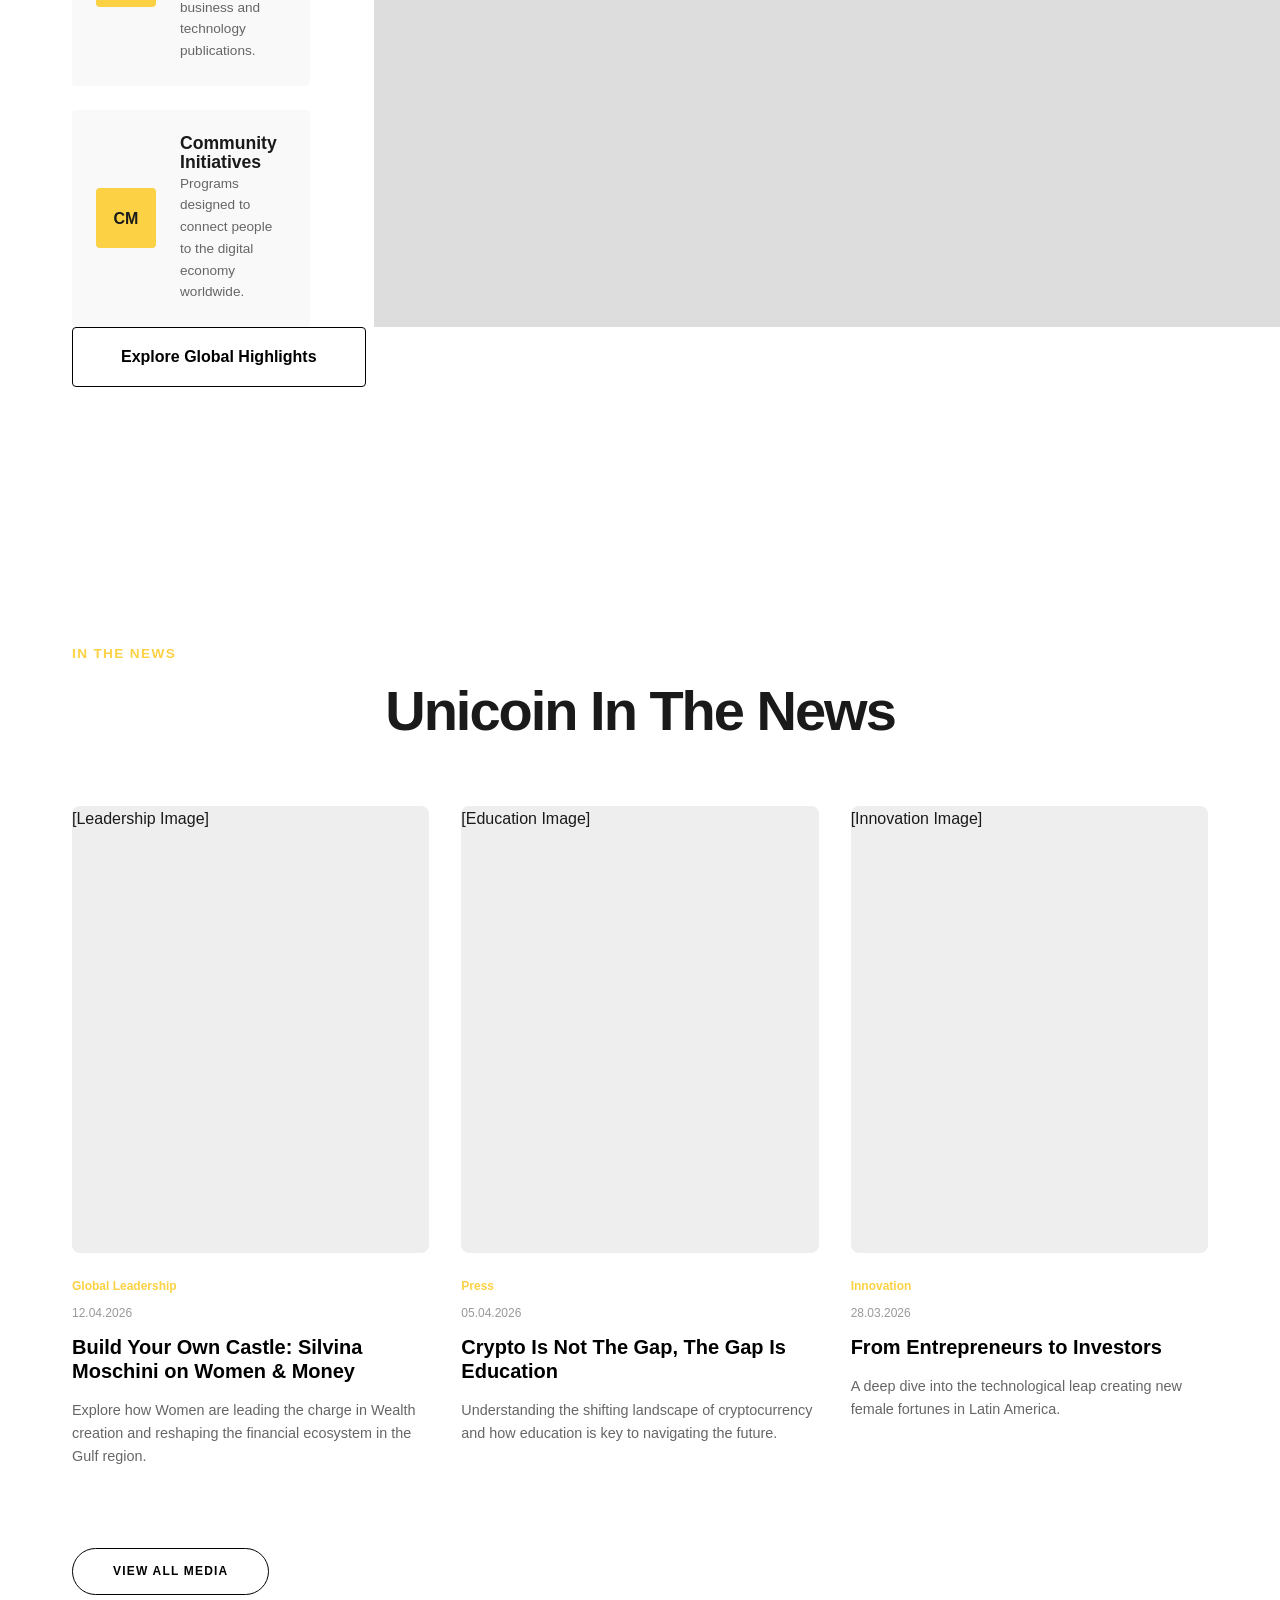
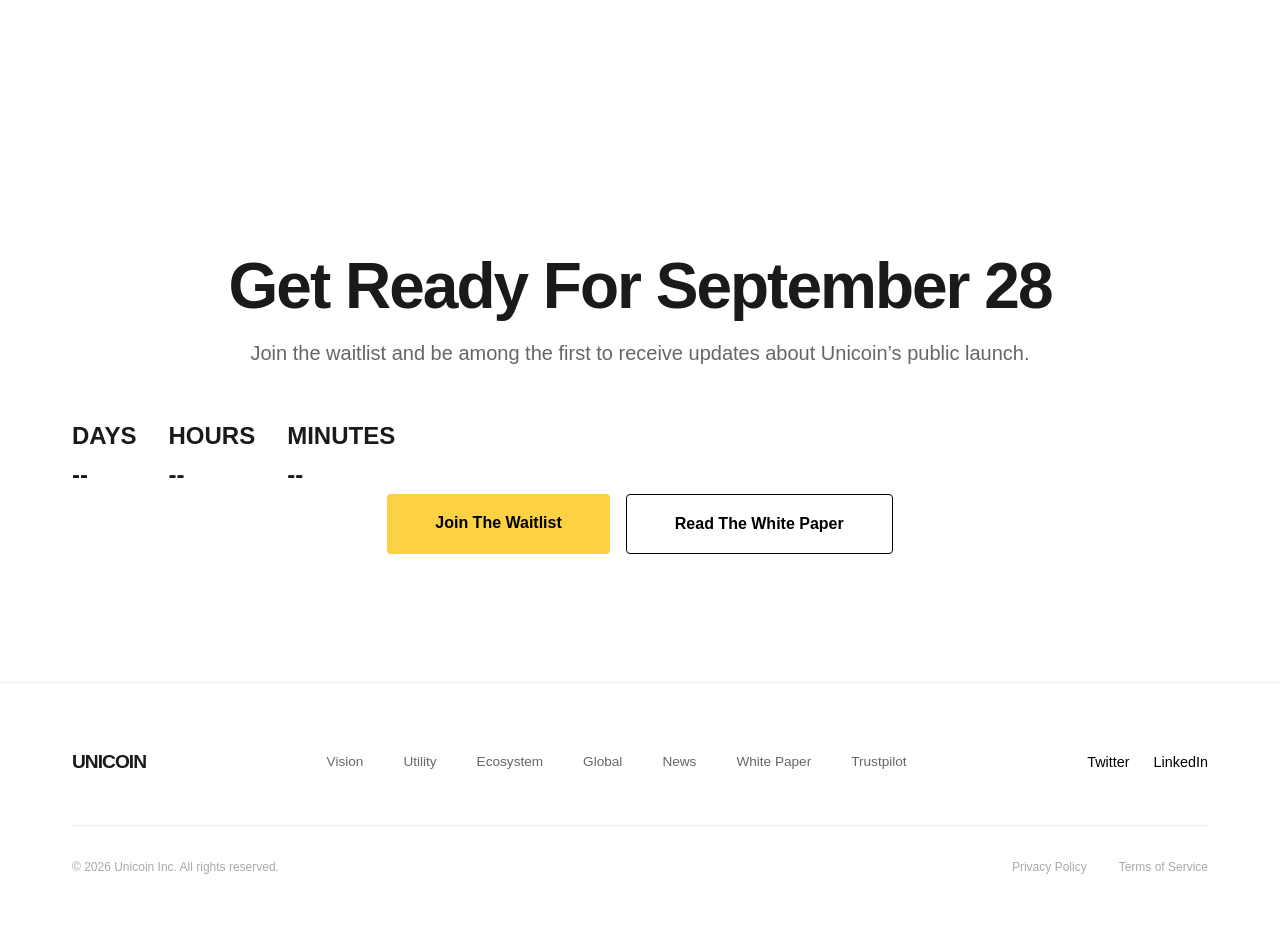
==== commit d74d2815: "Implement Hero Slider with 3 slides and enforce global title/subheadline centering" ====
--- a/index.html
+++ b/index.html
@@ -26,37 +26,73 @@
   </header>
 
   <main>
-    <!-- SECTION 1: HERO ROTATIVO / ICO COUNTDOWN -->
+    <!-- SECTION 1: HERO SLIDER / ICO COUNTDOWN -->
     <section class="hero-wide" style="padding: 0;">
-      <div class="hero-image" style="background: #111; display: flex; align-items: center; justify-content: center;">
-        <span style="color: #444; font-size: 2rem;">[Full Wide Rotating Hero]</span>
-      </div>
-      <div class="hero-content" style="padding: 4rem 2rem;">
-        <span class="eyebrow" style="color: #fff; opacity: 0.8;">ICO Launch · September 28, 2026</span>
-        
-        <!-- Rotating Container Placeholder -->
-        <div class="slider-placeholder" style="min-height: 250px;">
-          <h1 style="color: #fff; margin-bottom: 1.5rem;">The Countdown to Unicoin’s ICO Has Begun</h1>
-          <p style="color: rgba(255,255,255,0.8); font-size: 1.25rem; max-width: 700px; margin: 0 auto 2rem;">Join the waitlist and get ready for Unicoin’s public launch on September 28, 2026.</p>
-        </div>
-
-        <div style="display: flex; gap: 1rem; justify-content: center; margin-bottom: 3rem;">
-          <a href="#" class="btn-modern btn-gold">Join The Waitlist</a>
-          <a href="#" class="btn-modern btn-outline" style="border-color: #fff; color: #fff;">Read The White Paper</a>
-        </div>
-
-        <div class="countdown-module" style="background: rgba(255,255,255,0.1); backdrop-filter: blur(10px); padding: 2rem; border-radius: 8px; display: inline-flex; gap: 2rem;">
-          <div class="unit"><strong>DAYS</strong><br>--</div>
-          <div class="unit"><strong>HOURS</strong><br>--</div>
-          <div class="unit"><strong>MINUTES</strong><br>--</div>
-          <div class="unit"><strong>SECONDS</strong><br>--</div>
-        </div>
-
-        <div class="mt-2" style="opacity: 0.7; font-size: 0.85rem;">
+      <div class="hero-image" style="background: #111;"></div>
+      
+      <div class="hero-slider-container">
+        <!-- Slide 1 -->
+        <div class="hero-slide active">
+          <div class="hero-content">
+            <span class="eyebrow" style="color: #fff; opacity: 0.8;">ICO Launch · September 28, 2026</span>
+            <h1 style="color: #fff; margin-bottom: 1.5rem;">The Countdown to Unicoin’s ICO Has Begun</h1>
+            <p style="color: rgba(255,255,255,0.8); font-size: 1.25rem; max-width: 700px; margin: 0 auto 2.5rem;">Join the waitlist and get ready for Unicoin’s public launch on September 28, 2026.</p>
+            <div style="display: flex; gap: 1rem; justify-content: center;">
+              <a href="#" class="btn-modern btn-gold">Join The Waitlist</a>
+              <a href="#" class="btn-modern btn-outline" style="border-color: #fff; color: #fff;">Read The White Paper</a>
+            </div>
+          </div>
+        </div>
+
+        <!-- Slide 2 -->
+        <div class="hero-slide">
+          <div class="hero-content">
+            <span class="eyebrow" style="color: #fff; opacity: 0.8;">Accessible Crypto</span>
+            <h1 style="color: #fff; margin-bottom: 1.5rem;">Built to Bring the Next Billion Into Crypto</h1>
+            <p style="color: rgba(255,255,255,0.8); font-size: 1.25rem; max-width: 700px; margin: 0 auto 2.5rem;">Unicoin is designed to make digital assets more accessible, transparent, and understandable for real people.</p>
+            <div style="display: flex; gap: 1rem; justify-content: center;">
+              <a href="#" class="btn-modern btn-gold">Join The Waitlist</a>
+            </div>
+          </div>
+        </div>
+
+        <!-- Slide 3 -->
+        <div class="hero-slide">
+          <div class="hero-content">
+            <span class="eyebrow" style="color: #fff; opacity: 0.8;">Transparency & Vision</span>
+            <h1 style="color: #fff; margin-bottom: 1.5rem;">Built on Transparency, Assets, and Long-Term Vision</h1>
+            <p style="color: rgba(255,255,255,0.8); font-size: 1.25rem; max-width: 700px; margin: 0 auto 2.5rem;">With public reporting, an asset-focused strategy, and a growing global presence, Unicoin is preparing for its next chapter.</p>
+            <div style="display: flex; gap: 1rem; justify-content: center;">
+              <a href="#" class="btn-modern btn-gold">Join The Waitlist</a>
+            </div>
+          </div>
+        </div>
+      </div>
+
+      <!-- Floating Countdown & Trustpilot (Persistent) -->
+      <div style="position: absolute; bottom: 4rem; left: 50%; transform: translateX(-50%); z-index: 10; text-align: center; width: 100%;">
+        <div class="countdown-module" style="background: rgba(255,255,255,0.1); backdrop-filter: blur(15px); padding: 1.5rem 3rem; border-radius: 8px; display: inline-flex; gap: 2rem; border: 1px solid rgba(255,255,255,0.2);">
+          <div class="unit" style="color: #fff;"><strong>DAYS</strong><br>--</div>
+          <div class="unit" style="color: #fff;"><strong>HOURS</strong><br>--</div>
+          <div class="unit" style="color: #fff;"><strong>MINUTES</strong><br>--</div>
+          <div class="unit" style="color: #fff;"><strong>SECONDS</strong><br>--</div>
+        </div>
+        <div class="mt-2" style="color: #fff; opacity: 0.7; font-size: 0.85rem;">
           Trustpilot Rating: <strong>Excellent</strong> | Based on 112 reviews
         </div>
       </div>
     </section>
+
+    <script>
+      let currentSlide = 0;
+      const slides = document.querySelectorAll('.hero-slide');
+      function nextSlide() {
+        slides[currentSlide].classList.remove('active');
+        currentSlide = (currentSlide + 1) % slides.length;
+        slides[currentSlide].classList.add('active');
+      }
+      setInterval(nextSlide, 5000);
+    </script>
 
     <!-- SECTION 2: WHAT IS UNICOIN? -->
     <section class="section-white">
--- a/style.css
+++ b/style.css
@@ -2,7 +2,6 @@
   /* Color Palette - Clean & Modern */
   --color-gold: #FCD144; /* Official Unicoin Yellow */
   --color-gold-hover: #e5bc3d;
-  --color-purple: #A33B93; /* New News category color */
   --color-white: #ffffff;
   --color-gray-light: #f8f9fa;
   --color-gray-border: #eeeeee;
@@ -56,14 +55,15 @@
 }
 
 h1 { font-size: clamp(3rem, 8vw, 5rem); }
-h2 { font-size: clamp(2.5rem, 5vw, 3.5rem); margin-bottom: 2rem; }
-h3 { font-size: 1.75rem; margin-bottom: 1.5rem; }
+h2 { font-size: clamp(2.5rem, 5vw, 3.5rem); margin-bottom: 2rem; text-align: center; }
+h3 { font-size: 1.75rem; margin-bottom: 1.5rem; text-align: center; }
 
 p.intro-copy {
   color: var(--color-text-muted);
   font-size: 1.25rem;
   max-width: 800px;
-  margin: 0 auto 3rem; /* Added margin bottom for spacing */
+  margin: 0 auto 3rem; 
+  text-align: center; /* Enforce centering */
 }
 
 .eyebrow {
@@ -185,11 +185,30 @@
   z-index: 1;
 }
 
-.hero-content {
+/* Slider Styles */
+.hero-slider-container {
   position: relative;
+  width: 100%;
+  height: 100%;
+}
+
+.hero-slide {
+  position: absolute;
+  top: 0;
+  left: 0;
+  width: 100%;
+  height: 100%;
+  opacity: 0;
+  transition: opacity 1s ease-in-out;
+  display: flex;
+  align-items: center;
+  justify-content: center;
+  z-index: 1;
+}
+
+.hero-slide.active {
+  opacity: 1;
   z-index: 2;
-  text-align: center;
-  max-width: 800px;
 }
 
 /* Sections */
@@ -236,7 +255,7 @@
 }
 
 .news-category {
-  color: var(--color-purple);
+  color: var(--color-gold);
   font-weight: 700;
   font-size: 0.75rem;
   text-transform: capitalize;
@@ -263,8 +282,8 @@
 }
 
 .btn-news {
-  border: 1px solid var(--color-purple);
-  color: var(--color-purple);
+  border: 1px solid #000;
+  color: #000;
   padding: 0.8rem 2.5rem;
   border-radius: 100px;
   text-transform: uppercase;
@@ -277,8 +296,8 @@
 }
 
 .btn-news:hover {
-  background: var(--color-purple);
-  color: white;
+  background: #000;
+  color: var(--color-gold);
 }
 
 /* Trustpilot Visual */
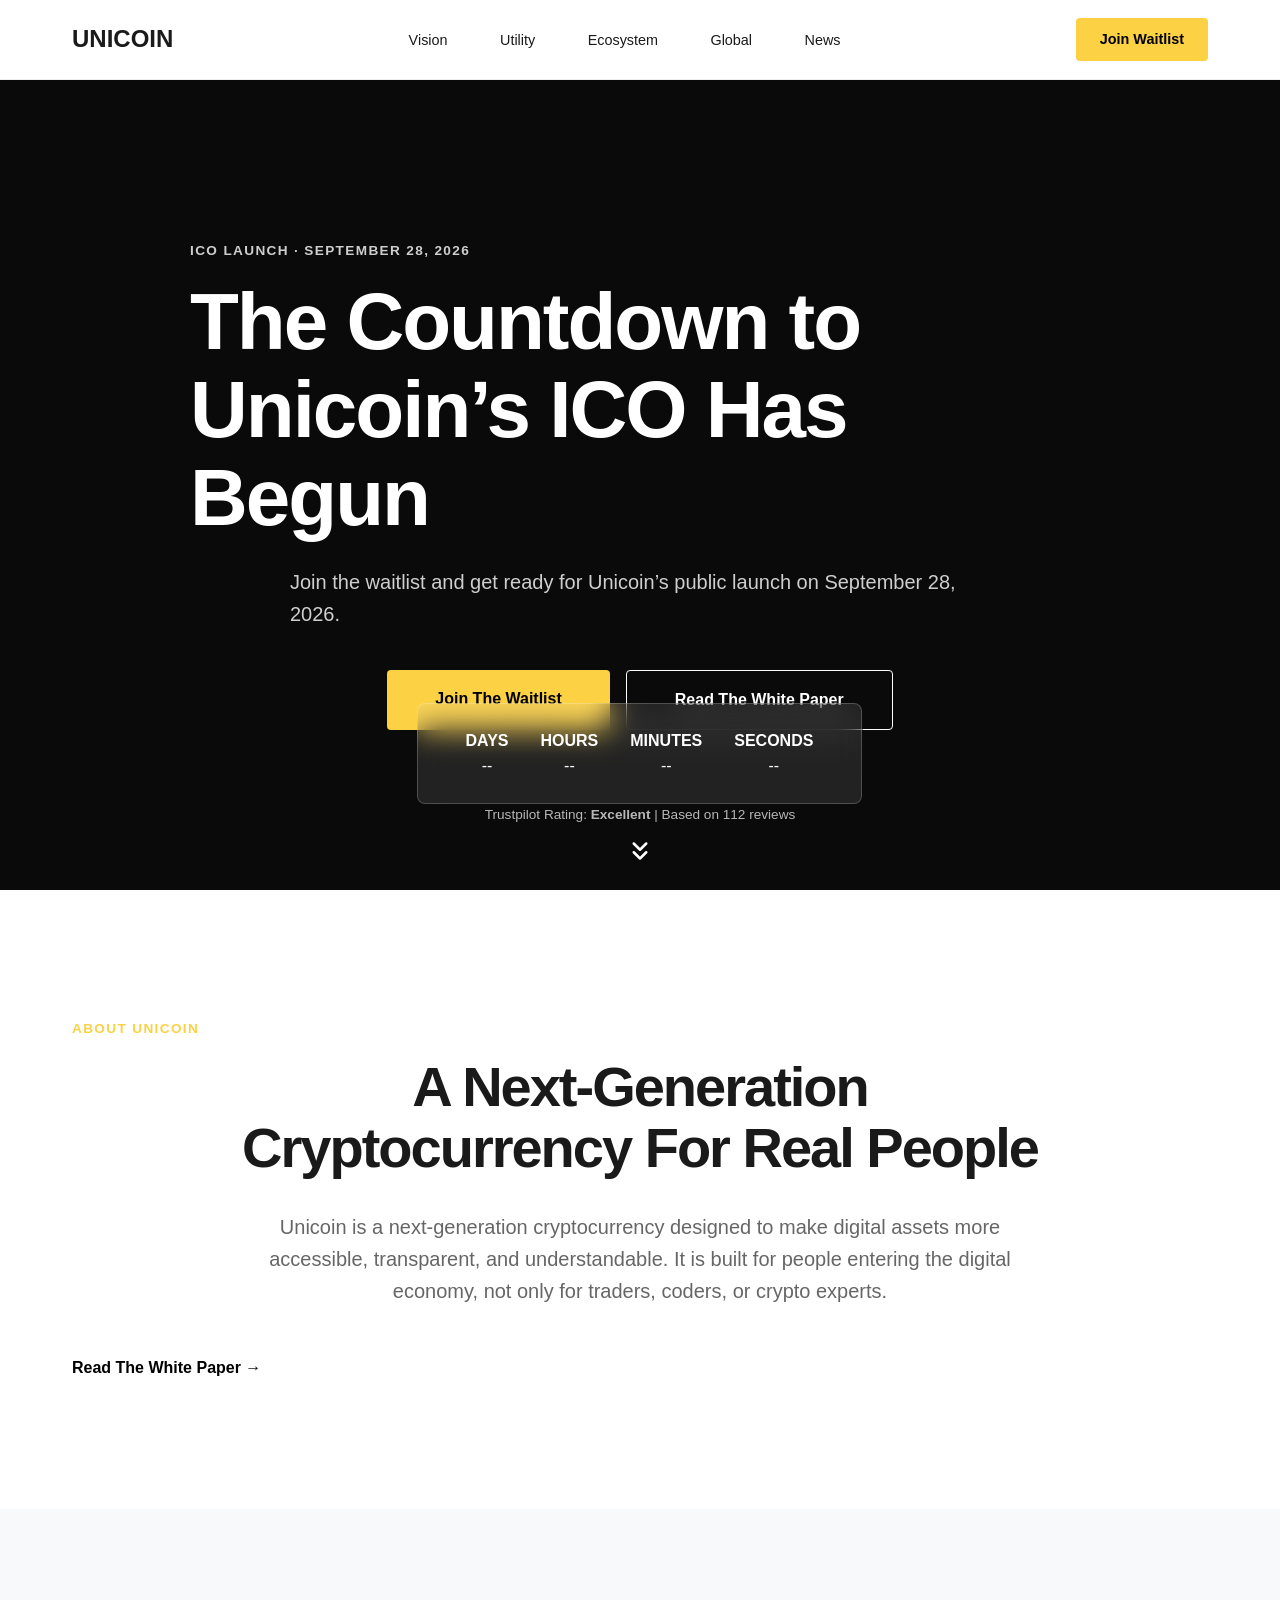
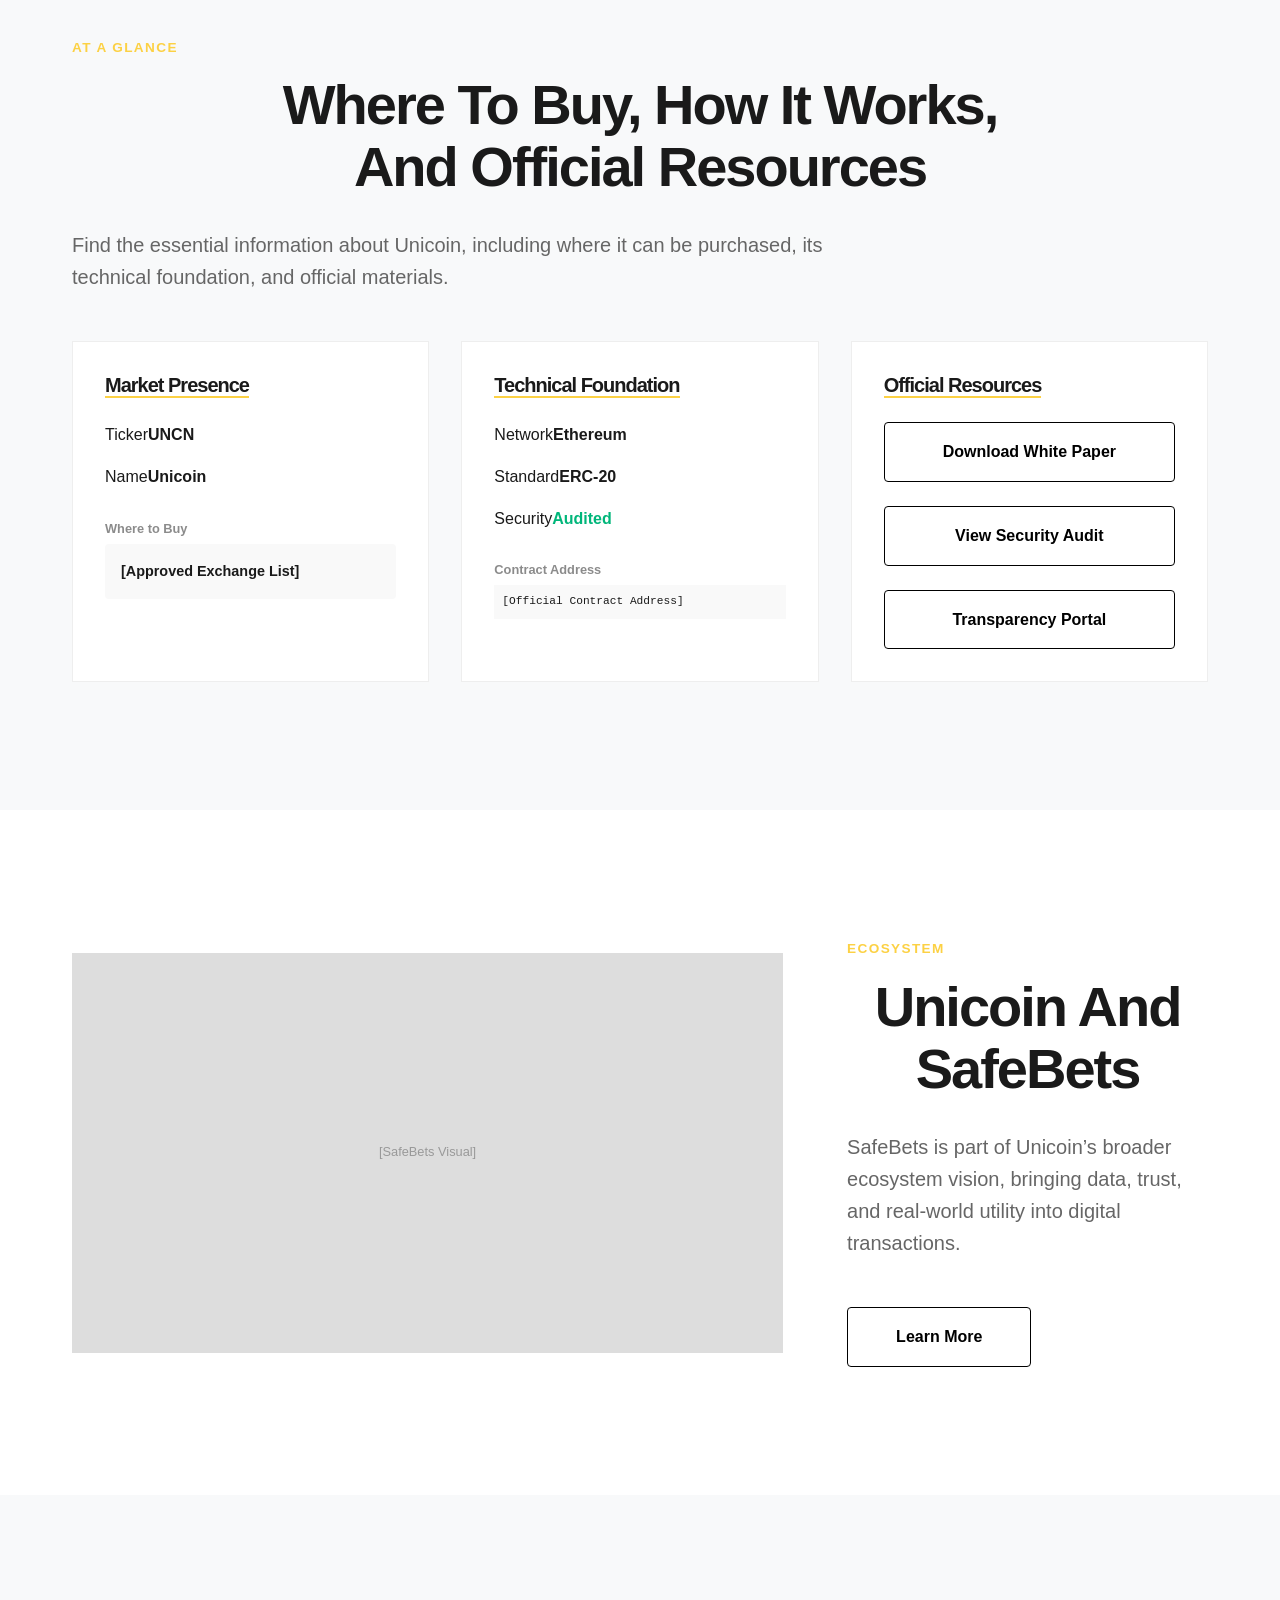
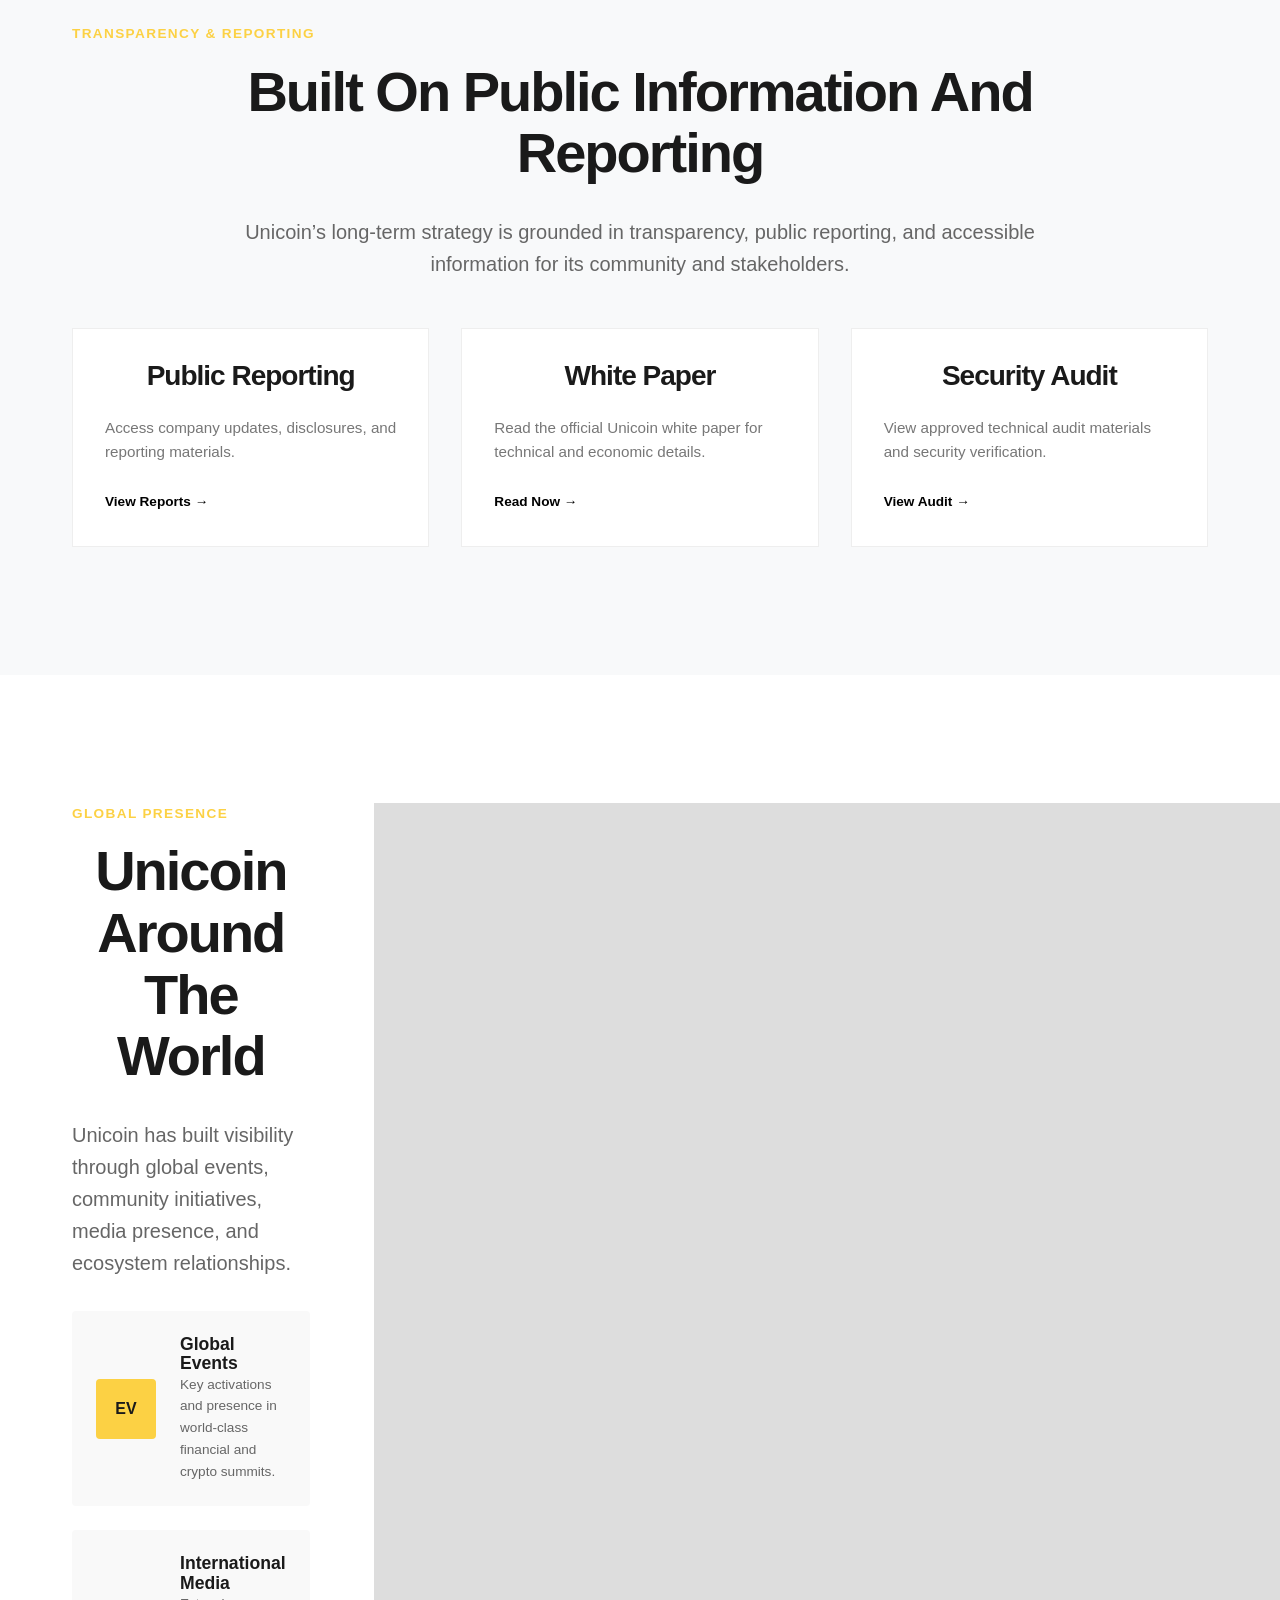
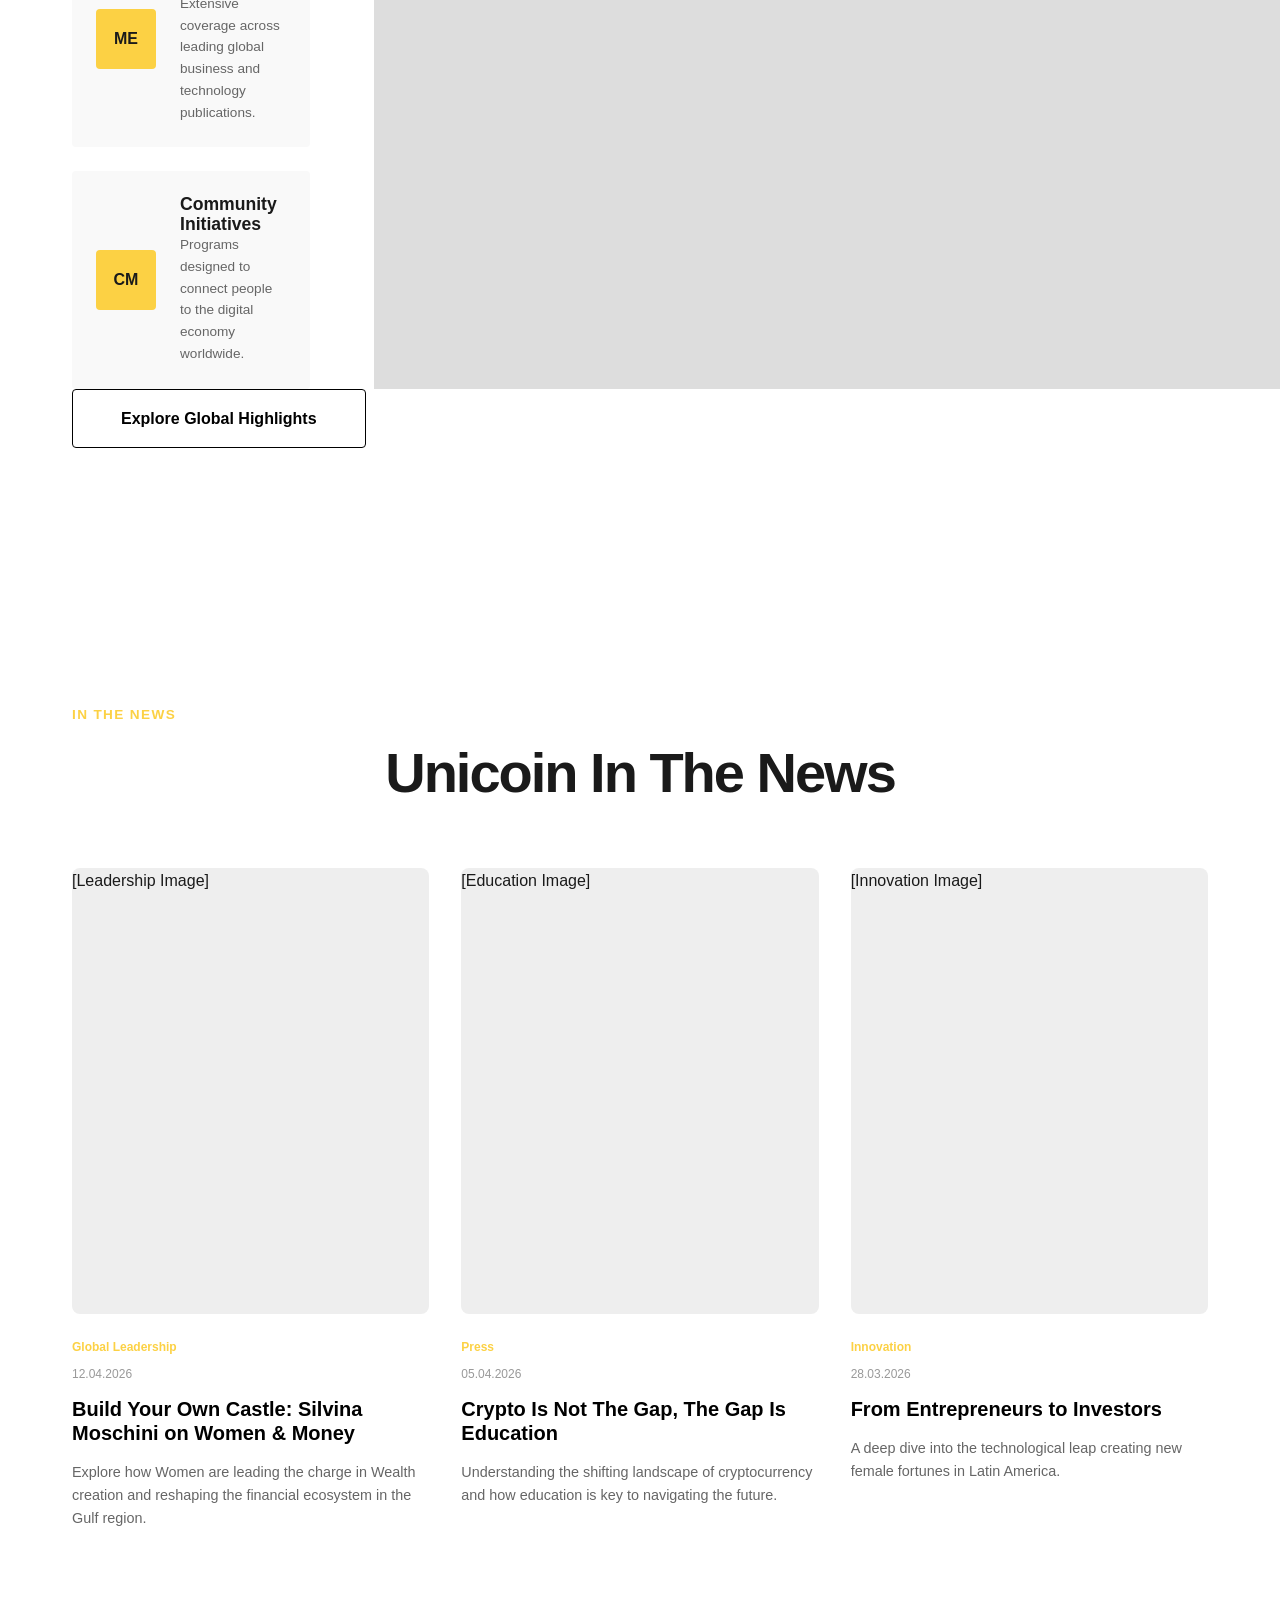
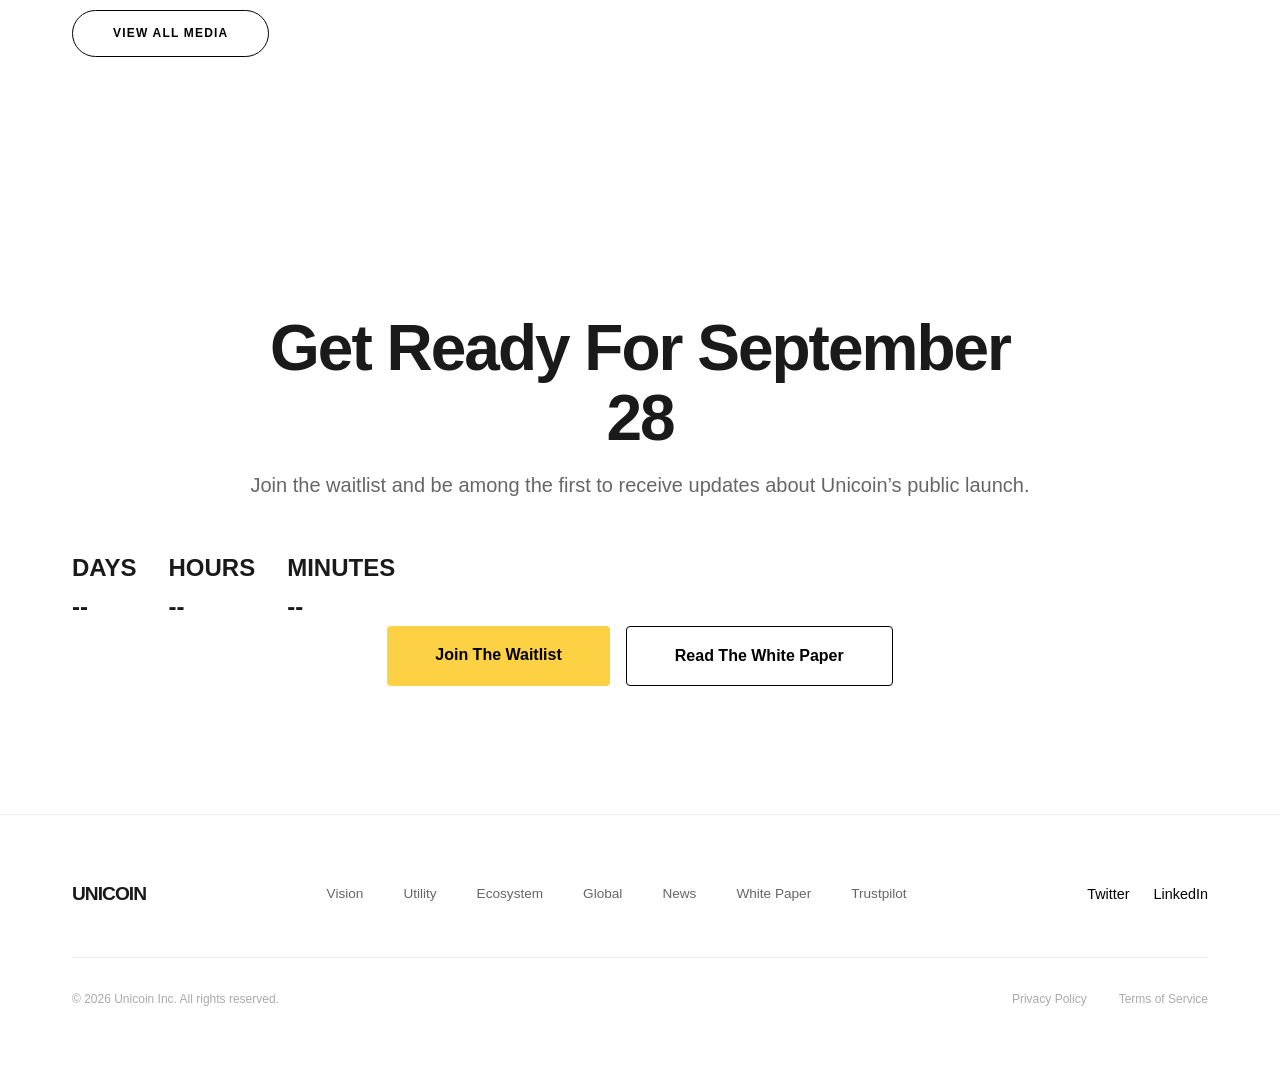
==== commit b42ba3a1: "Force titles to wrap in 2 lines and add scroll indicator in hero" ====
--- a/index.html
+++ b/index.html
@@ -80,6 +80,11 @@
         <div class="mt-2" style="color: #fff; opacity: 0.7; font-size: 0.85rem;">
           Trustpilot Rating: <strong>Excellent</strong> | Based on 112 reviews
         </div>
+      </div>
+      
+      <!-- Scroll Indicator -->
+      <div class="scroll-indicator">
+        <svg width="30" height="30" viewBox="0 0 24 24" fill="none" stroke="currentColor" stroke-width="2" stroke-linecap="round" stroke-linejoin="round"><path d="M7 13l5 5 5-5M7 6l5 5 5-5"/></svg>
       </div>
     </section>
 
--- a/style.css
+++ b/style.css
@@ -54,8 +54,8 @@
   line-height: 1.1;
 }
 
-h1 { font-size: clamp(3rem, 8vw, 5rem); }
-h2 { font-size: clamp(2.5rem, 5vw, 3.5rem); margin-bottom: 2rem; text-align: center; }
+h1 { font-size: clamp(3rem, 8vw, 5rem); max-width: 900px; margin: 0 auto 2rem; }
+h2 { font-size: clamp(2.5rem, 5vw, 3.5rem); margin-bottom: 2rem; text-align: center; max-width: 800px; margin-left: auto; margin-right: auto; }
 h3 { font-size: 1.75rem; margin-bottom: 1.5rem; text-align: center; }
 
 p.intro-copy {
@@ -211,6 +211,23 @@
   z-index: 2;
 }
 
+.scroll-indicator {
+  position: absolute;
+  bottom: 1rem;
+  left: 50%;
+  transform: translateX(-50%);
+  z-index: 10;
+  animation: bounce 2s infinite;
+  cursor: pointer;
+  color: white;
+}
+
+@keyframes bounce {
+  0%, 20%, 50%, 80%, 100% {transform: translate(-50%, 0);}
+  40% {transform: translate(-50%, -10px);}
+  60% {transform: translate(-50%, -5px);}
+}
+
 /* Sections */
 section {
   padding: var(--spacing-section) 0;
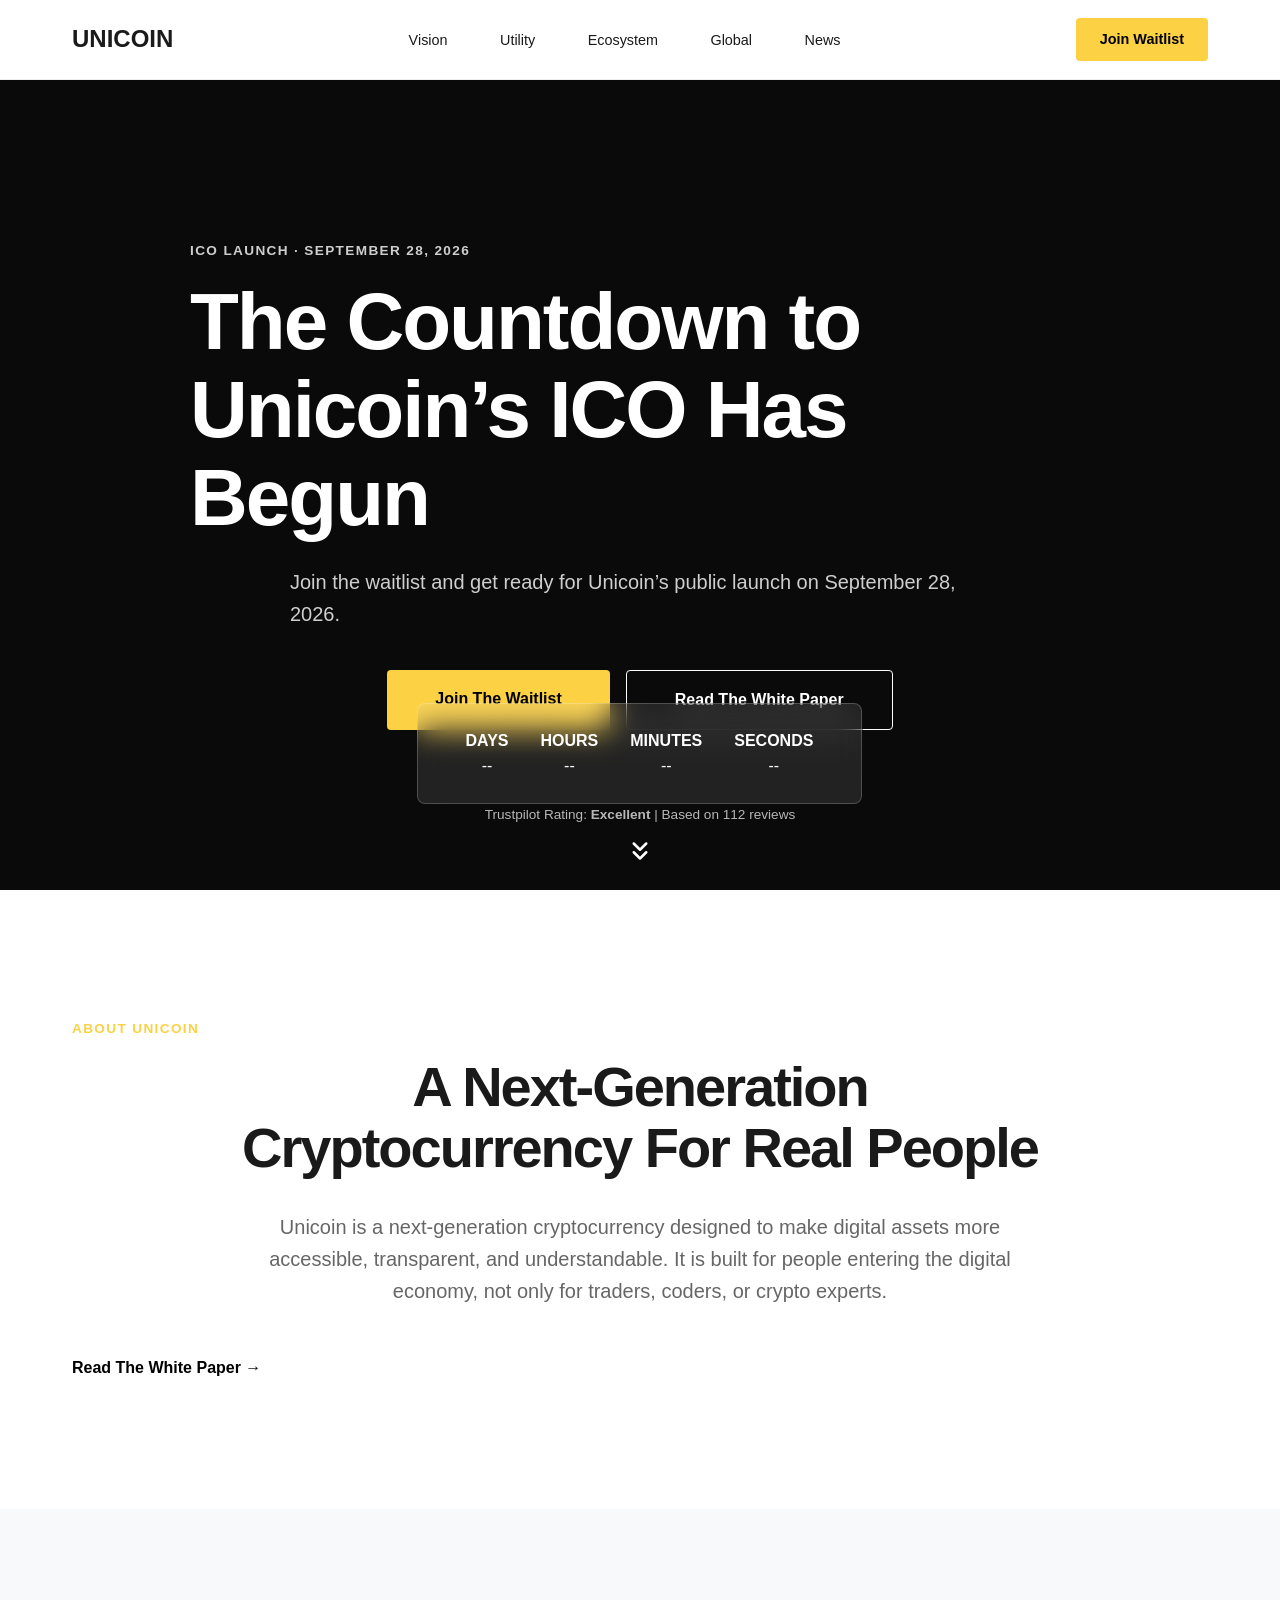
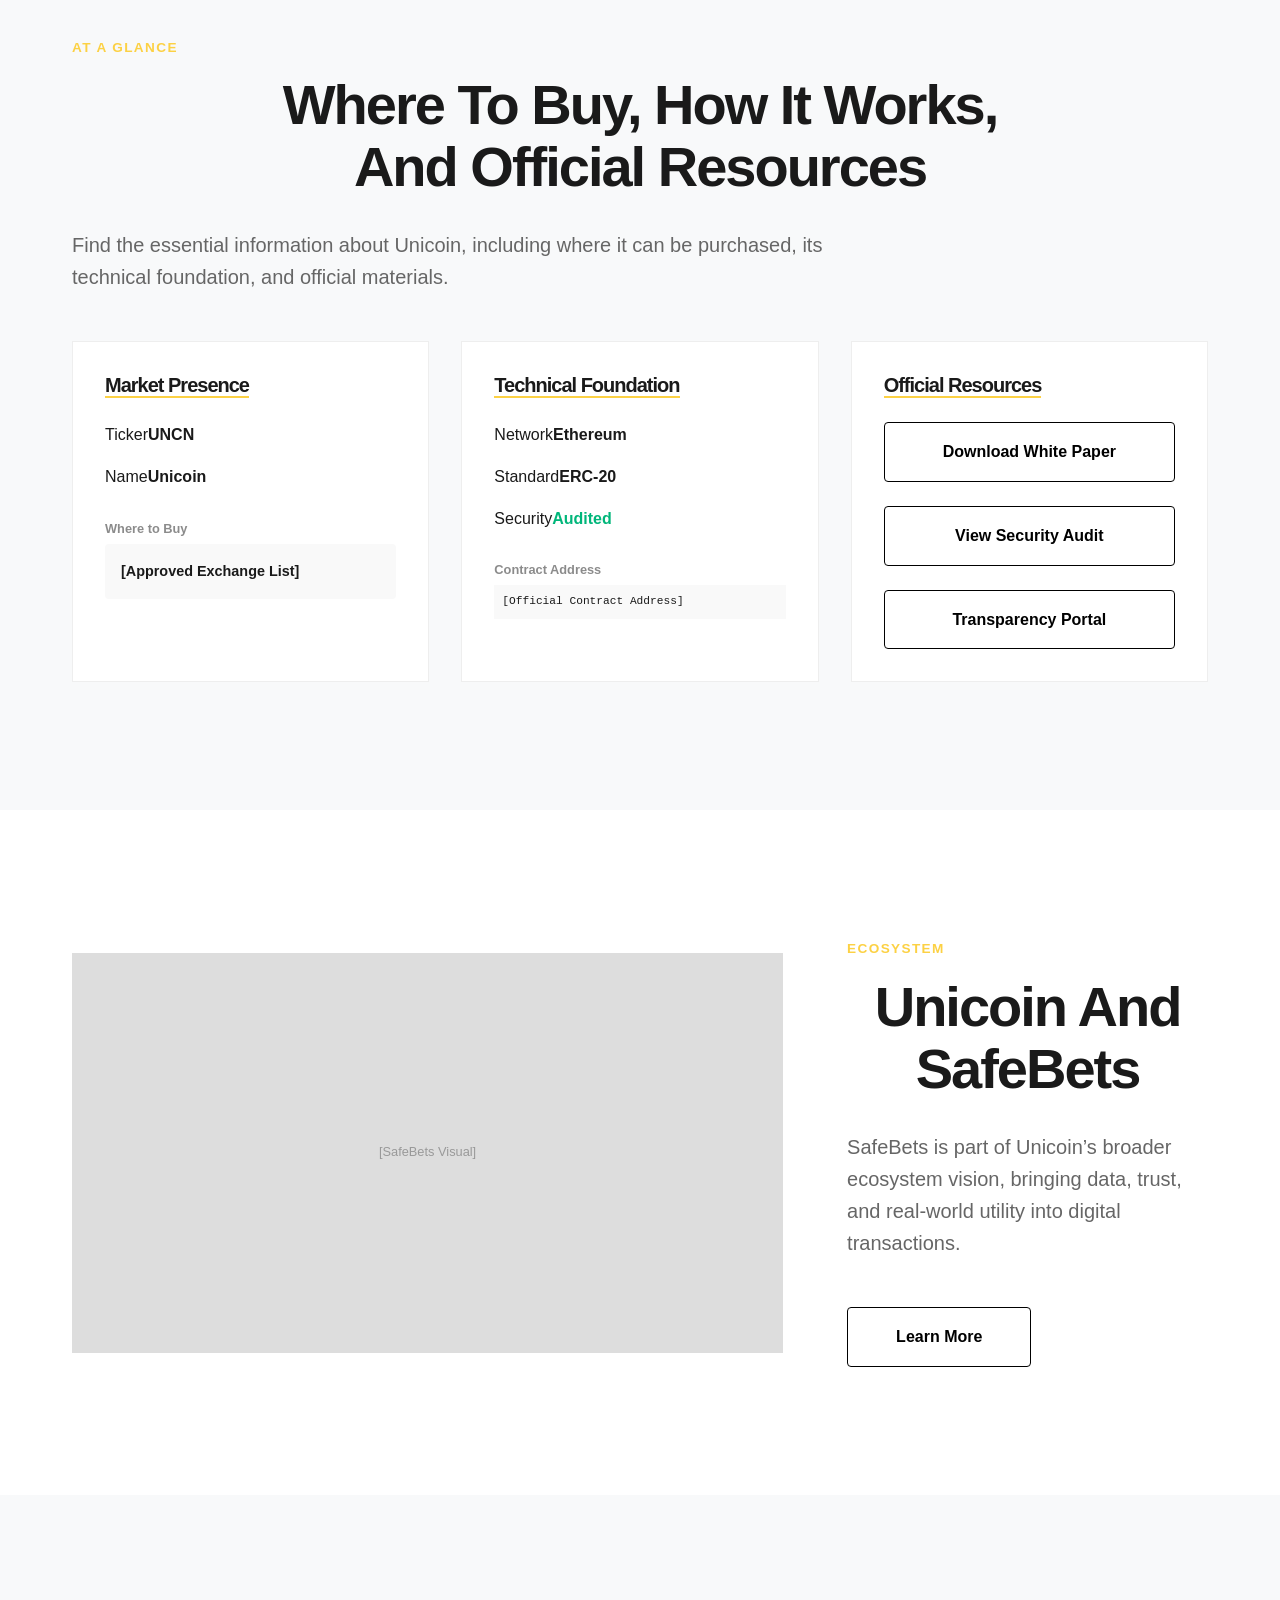
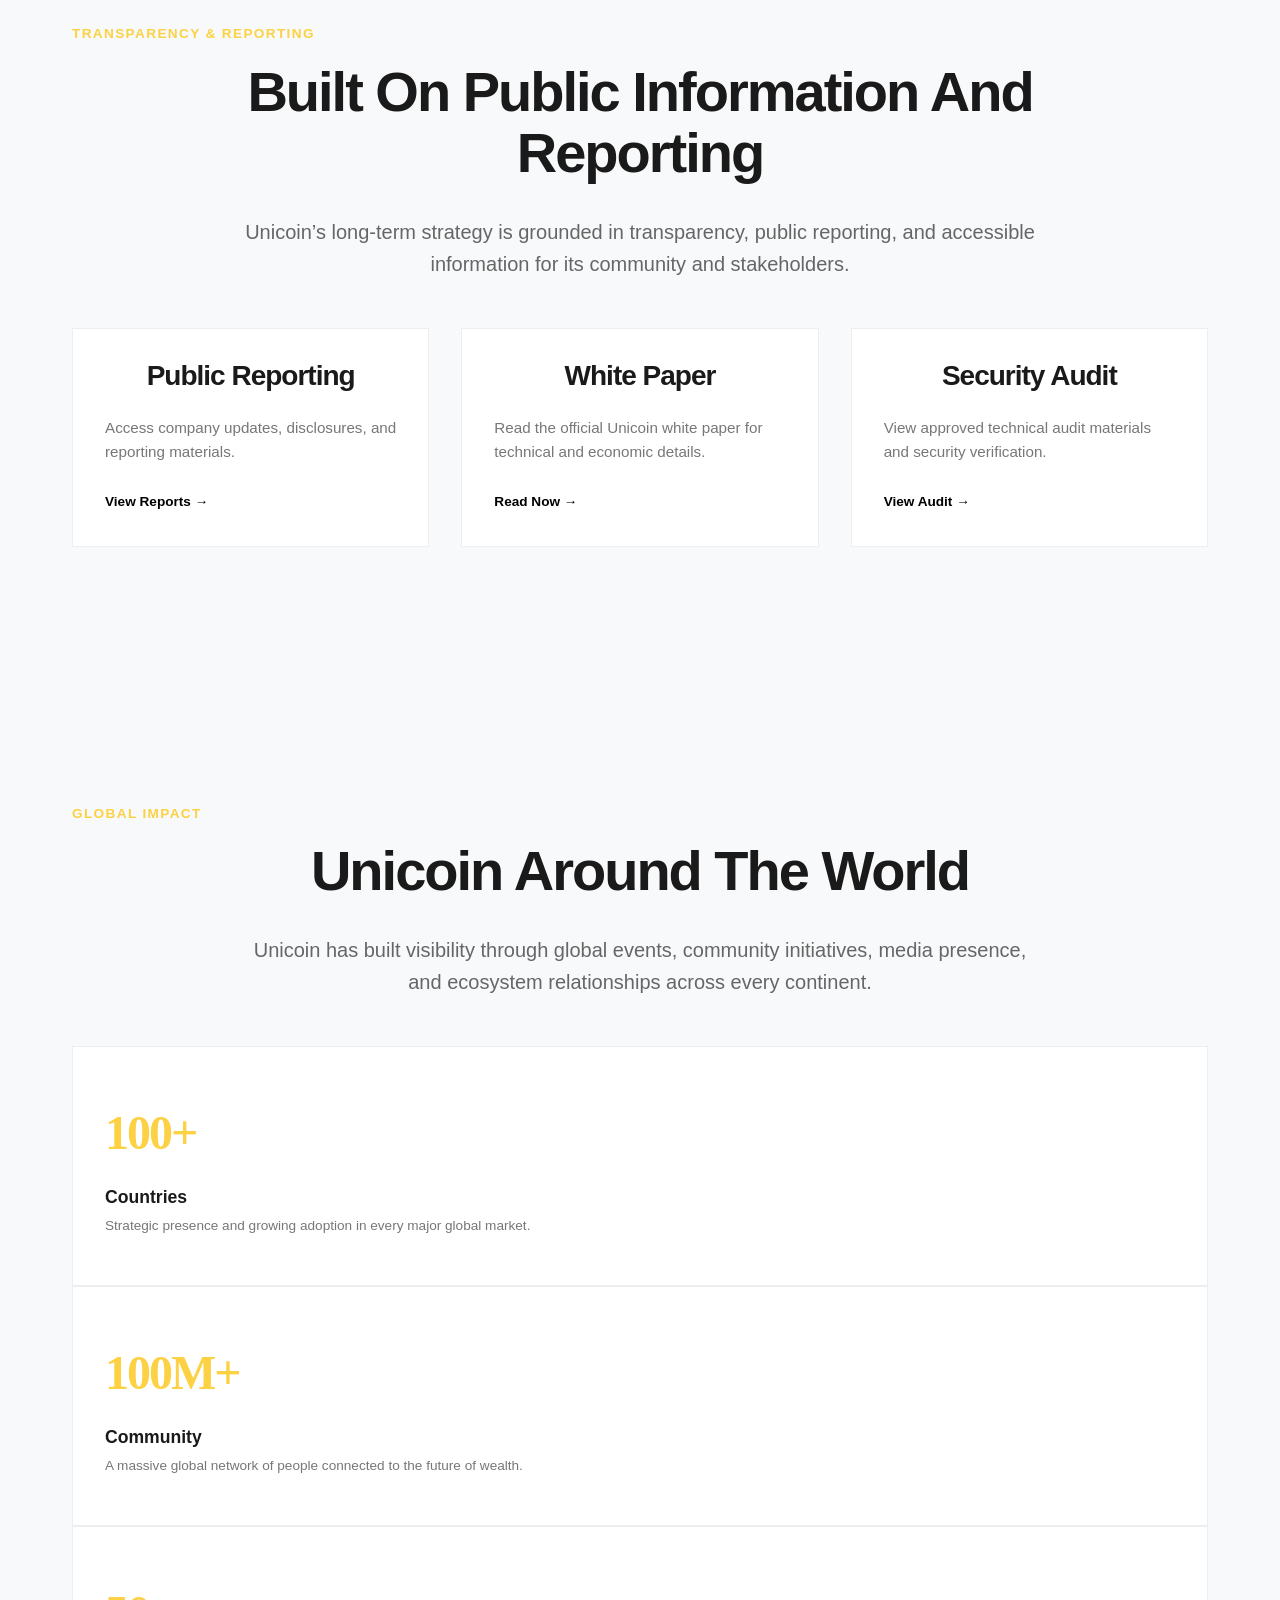
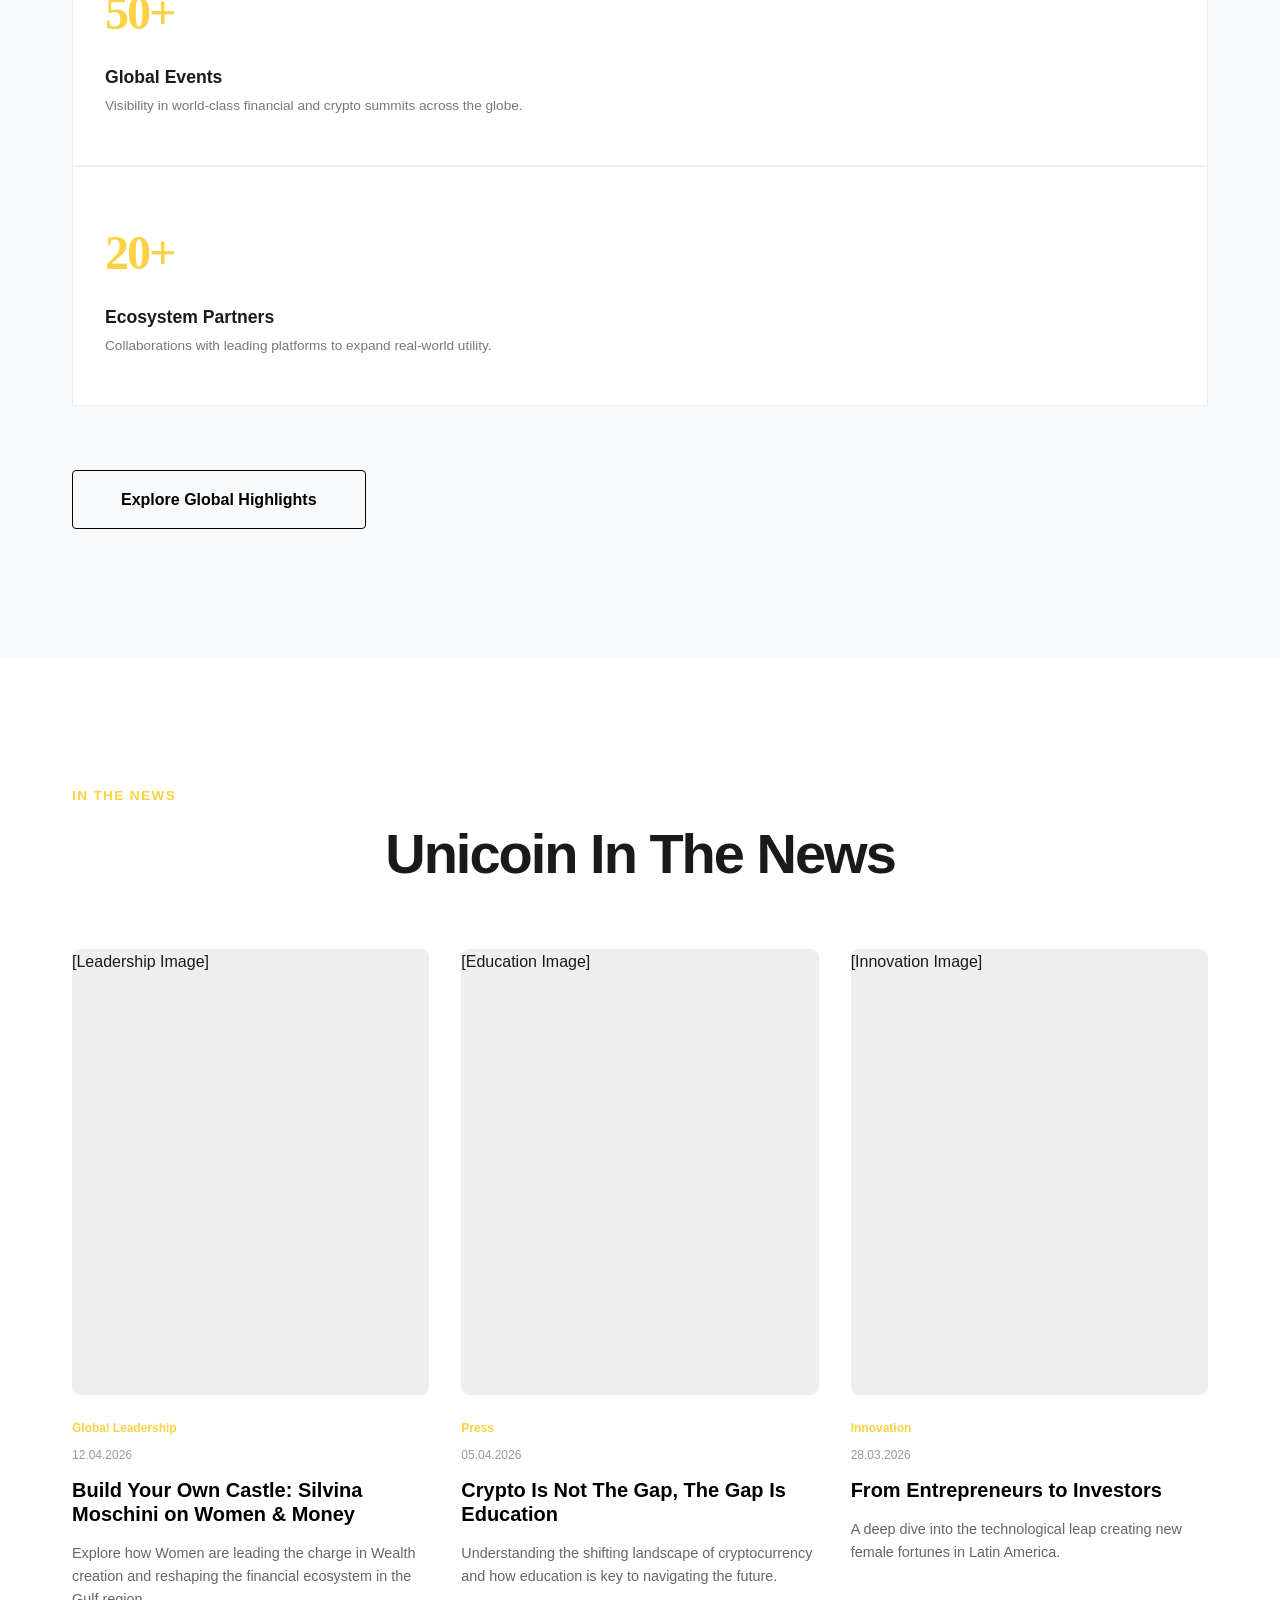
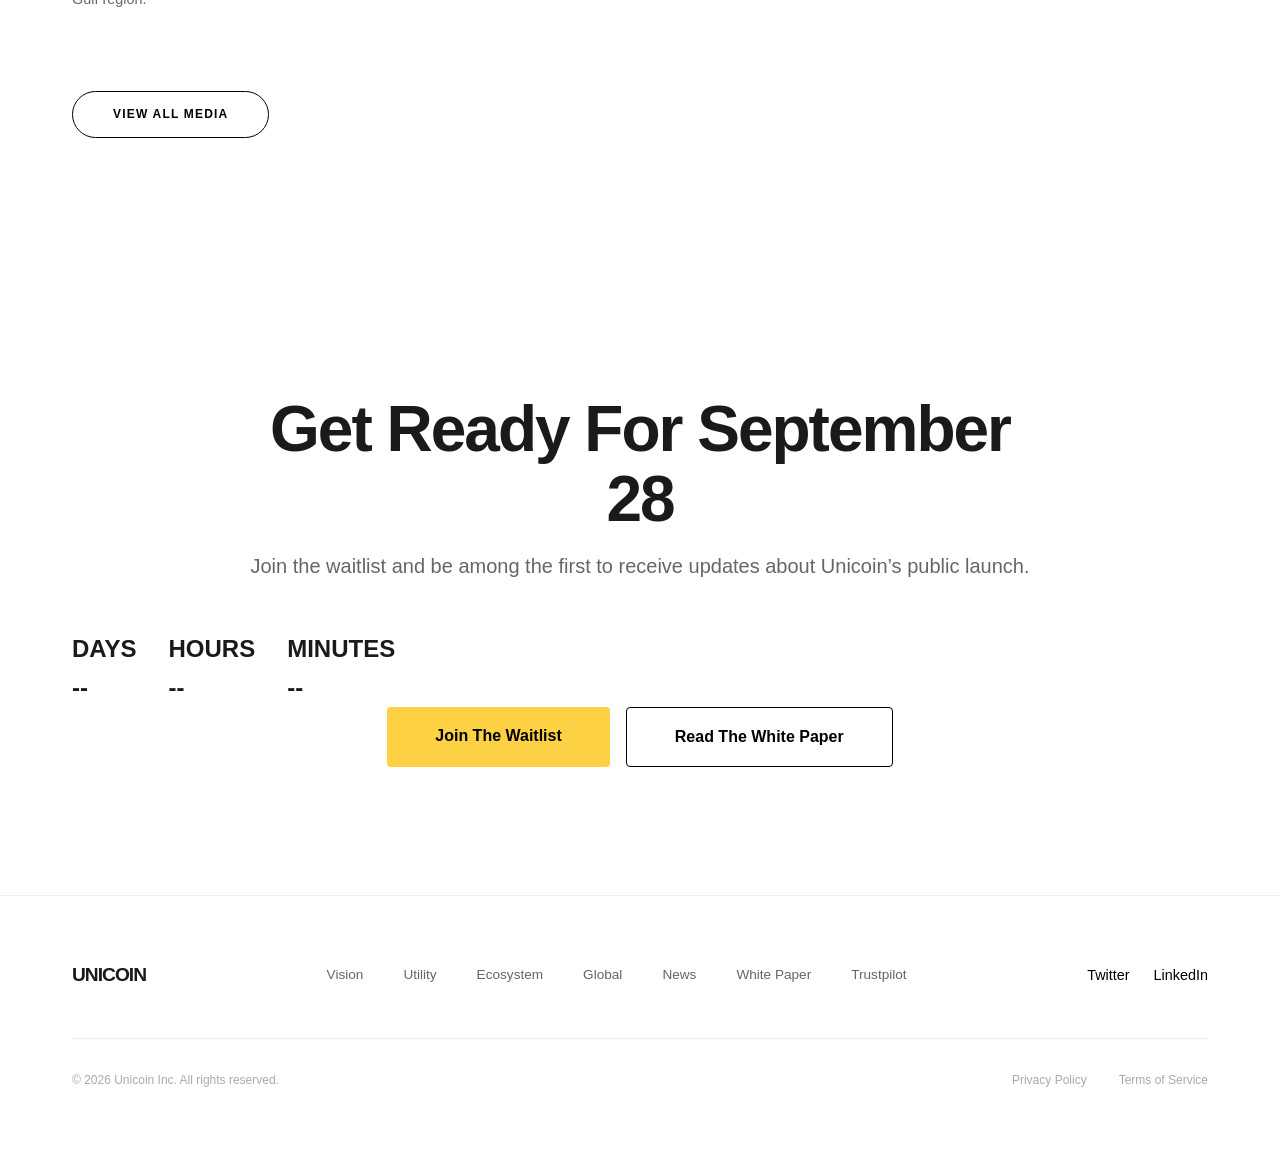
==== commit 2c2a3c63: "Redesign 'Unicoin Around the World' as a 4-column stat-driven impact grid" ====
--- a/index.html
+++ b/index.html
@@ -206,44 +206,40 @@
     </section>
 
     <!-- SECTION 6: UNICOIN AROUND THE WORLD -->
-    <section class="section-white">
-      <div class="container">
-        <div class="grid-2" style="align-items: flex-start;">
-          <div>
-            <span class="eyebrow">Global Presence</span>
-            <h2>Unicoin Around The World</h2>
-            <p class="intro-copy" style="text-align: left; margin-left: 0; margin-bottom: 2rem;">Unicoin has built visibility through global events, community initiatives, media presence, and ecosystem relationships.</p>
-            
-            <div style="display: grid; grid-template-columns: 1fr; gap: 1.5rem;">
-              <div style="display: flex; gap: 1.5rem; align-items: center; padding: 1.5rem; background: #f9f9f9; border-radius: 4px;">
-                <div style="width: 60px; height: 60px; background: var(--color-gold); border-radius: 4px; flex-shrink: 0; display: flex; align-items: center; justify-content: center; font-weight: 700;">EV</div>
-                <div>
-                  <h4 style="margin: 0; font-size: 1.1rem; letter-spacing: 0;">Global Events</h4>
-                  <p style="font-size: 0.85rem; color: #666;">Key activations and presence in world-class financial and crypto summits.</p>
-                </div>
-              </div>
-              <div style="display: flex; gap: 1.5rem; align-items: center; padding: 1.5rem; background: #f9f9f9; border-radius: 4px;">
-                <div style="width: 60px; height: 60px; background: var(--color-gold); border-radius: 4px; flex-shrink: 0; display: flex; align-items: center; justify-content: center; font-weight: 700;">ME</div>
-                <div>
-                  <h4 style="margin: 0; font-size: 1.1rem; letter-spacing: 0;">International Media</h4>
-                  <p style="font-size: 0.85rem; color: #666;">Extensive coverage across leading global business and technology publications.</p>
-                </div>
-              </div>
-              <div style="display: flex; gap: 1.5rem; align-items: center; padding: 1.5rem; background: #f9f9f9; border-radius: 4px;">
-                <div style="width: 60px; height: 60px; background: var(--color-gold); border-radius: 4px; flex-shrink: 0; display: flex; align-items: center; justify-content: center; font-weight: 700;">CM</div>
-                <div>
-                  <h4 style="margin: 0; font-size: 1.1rem; letter-spacing: 0;">Community Initiatives</h4>
-                  <p style="font-size: 0.85rem; color: #666;">Programs designed to connect people to the digital economy worldwide.</p>
-                </div>
-              </div>
-            </div>
-          </div>
-          <div class="media-placeholder" style="height: 100%; min-height: 500px; margin-bottom: 0;">
-            [Global Map / Momentum Visual]
-          </div>
-        </div>
-        
-        <div class="text-center mt-3">
+    <section class="section-gray">
+      <div class="container text-center">
+        <span class="eyebrow">Global Impact</span>
+        <h2>Unicoin Around The World</h2>
+        <p class="intro-copy">Unicoin has built visibility through global events, community initiatives, media presence, and ecosystem relationships across every continent.</p>
+
+        <div class="grid-4 mt-3">
+          <!-- Stat 1 -->
+          <div class="card-modern" style="background: white; padding: 3rem 2rem; border: 1px solid #eee;">
+            <div style="font-size: 3rem; font-weight: 700; color: var(--color-gold); margin-bottom: 1rem; font-family: 'Montserrat'; letter-spacing: -2px;">100+</div>
+            <h4 style="letter-spacing: 0; font-size: 1.1rem; margin-bottom: 0.5rem;">Countries</h4>
+            <p style="font-size: 0.85rem; color: #777;">Strategic presence and growing adoption in every major global market.</p>
+          </div>
+          <!-- Stat 2 -->
+          <div class="card-modern" style="background: white; padding: 3rem 2rem; border: 1px solid #eee;">
+            <div style="font-size: 3rem; font-weight: 700; color: var(--color-gold); margin-bottom: 1rem; font-family: 'Montserrat'; letter-spacing: -2px;">100M+</div>
+            <h4 style="letter-spacing: 0; font-size: 1.1rem; margin-bottom: 0.5rem;">Community</h4>
+            <p style="font-size: 0.85rem; color: #777;">A massive global network of people connected to the future of wealth.</p>
+          </div>
+          <!-- Stat 3 -->
+          <div class="card-modern" style="background: white; padding: 3rem 2rem; border: 1px solid #eee;">
+            <div style="font-size: 3rem; font-weight: 700; color: var(--color-gold); margin-bottom: 1rem; font-family: 'Montserrat'; letter-spacing: -2px;">50+</div>
+            <h4 style="letter-spacing: 0; font-size: 1.1rem; margin-bottom: 0.5rem;">Global Events</h4>
+            <p style="font-size: 0.85rem; color: #777;">Visibility in world-class financial and crypto summits across the globe.</p>
+          </div>
+          <!-- Stat 4 -->
+          <div class="card-modern" style="background: white; padding: 3rem 2rem; border: 1px solid #eee;">
+            <div style="font-size: 3rem; font-weight: 700; color: var(--color-gold); margin-bottom: 1rem; font-family: 'Montserrat'; letter-spacing: -2px;">20+</div>
+            <h4 style="letter-spacing: 0; font-size: 1.1rem; margin-bottom: 0.5rem;">Ecosystem Partners</h4>
+            <p style="font-size: 0.85rem; color: #777;">Collaborations with leading platforms to expand real-world utility.</p>
+          </div>
+        </div>
+        
+        <div class="text-center mt-3" style="margin-top: 4rem;">
           <a href="#" class="btn-modern btn-outline">Explore Global Highlights</a>
         </div>
       </div>
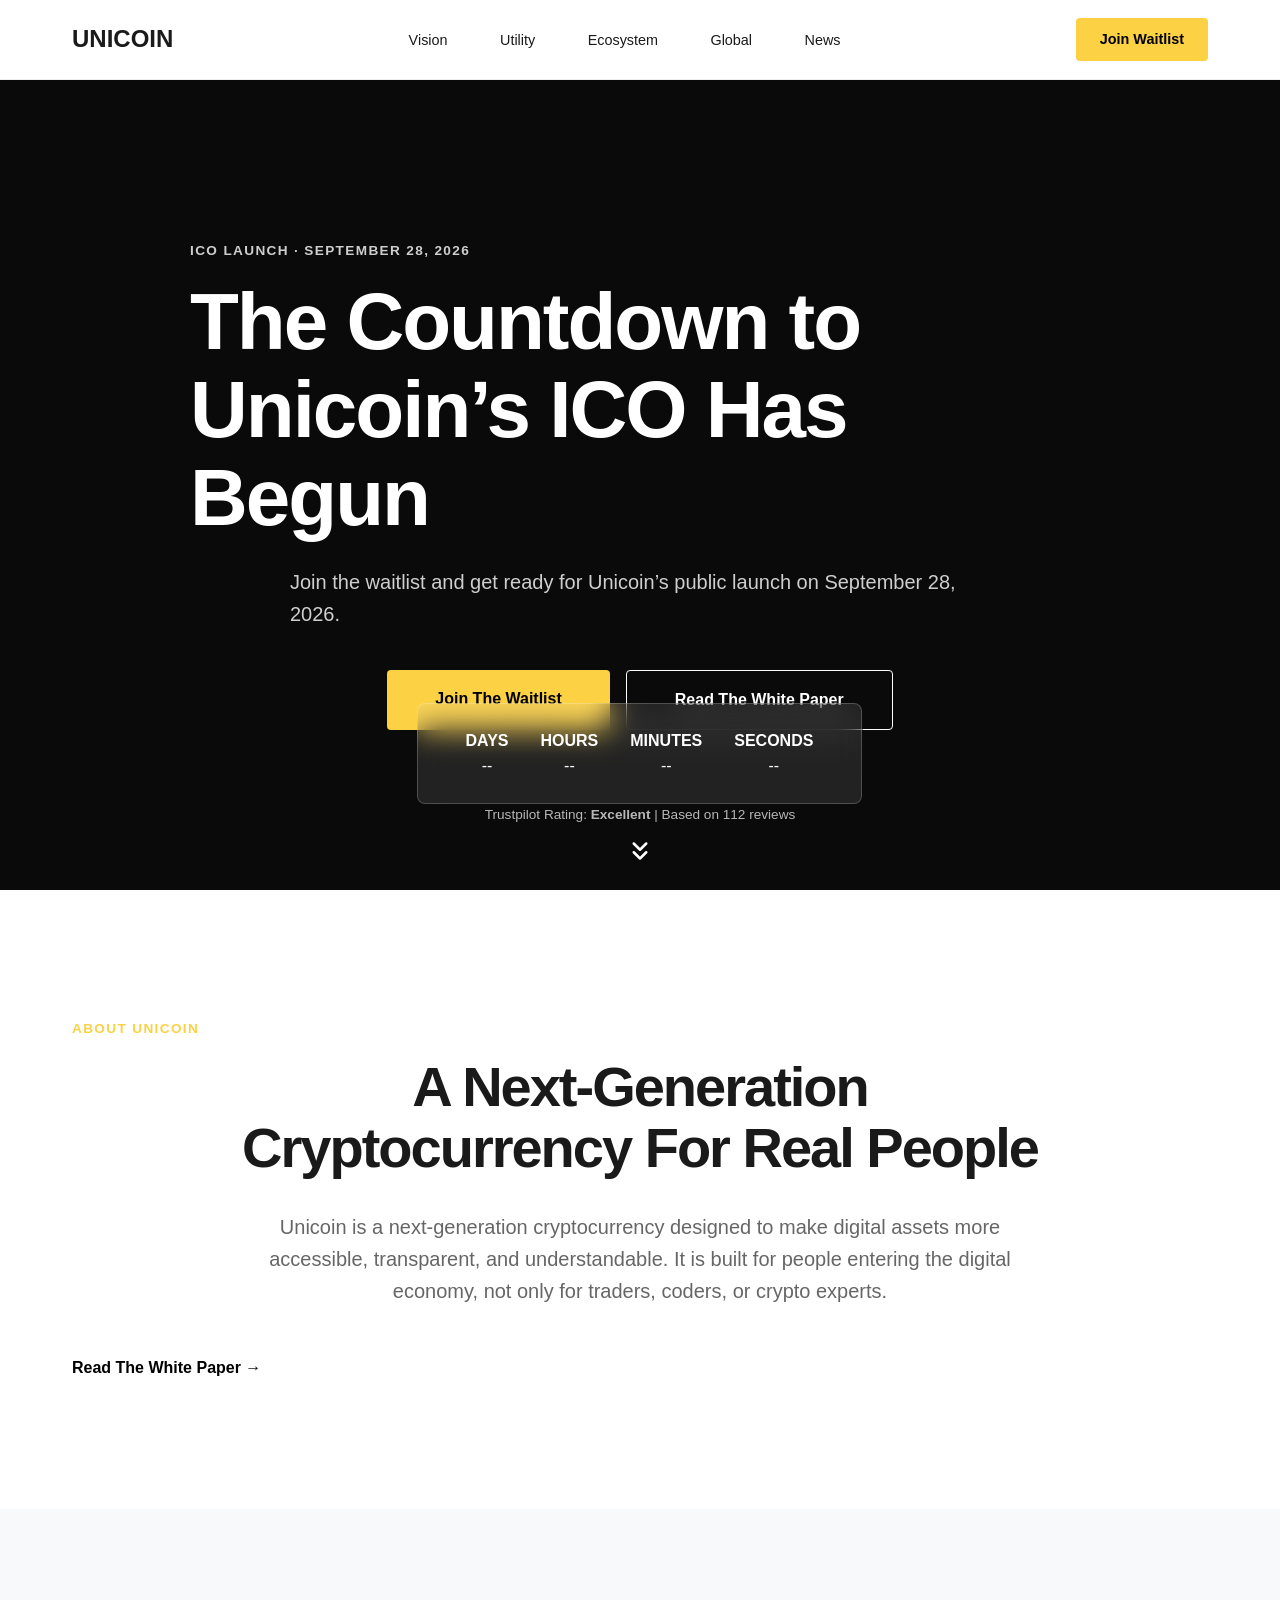
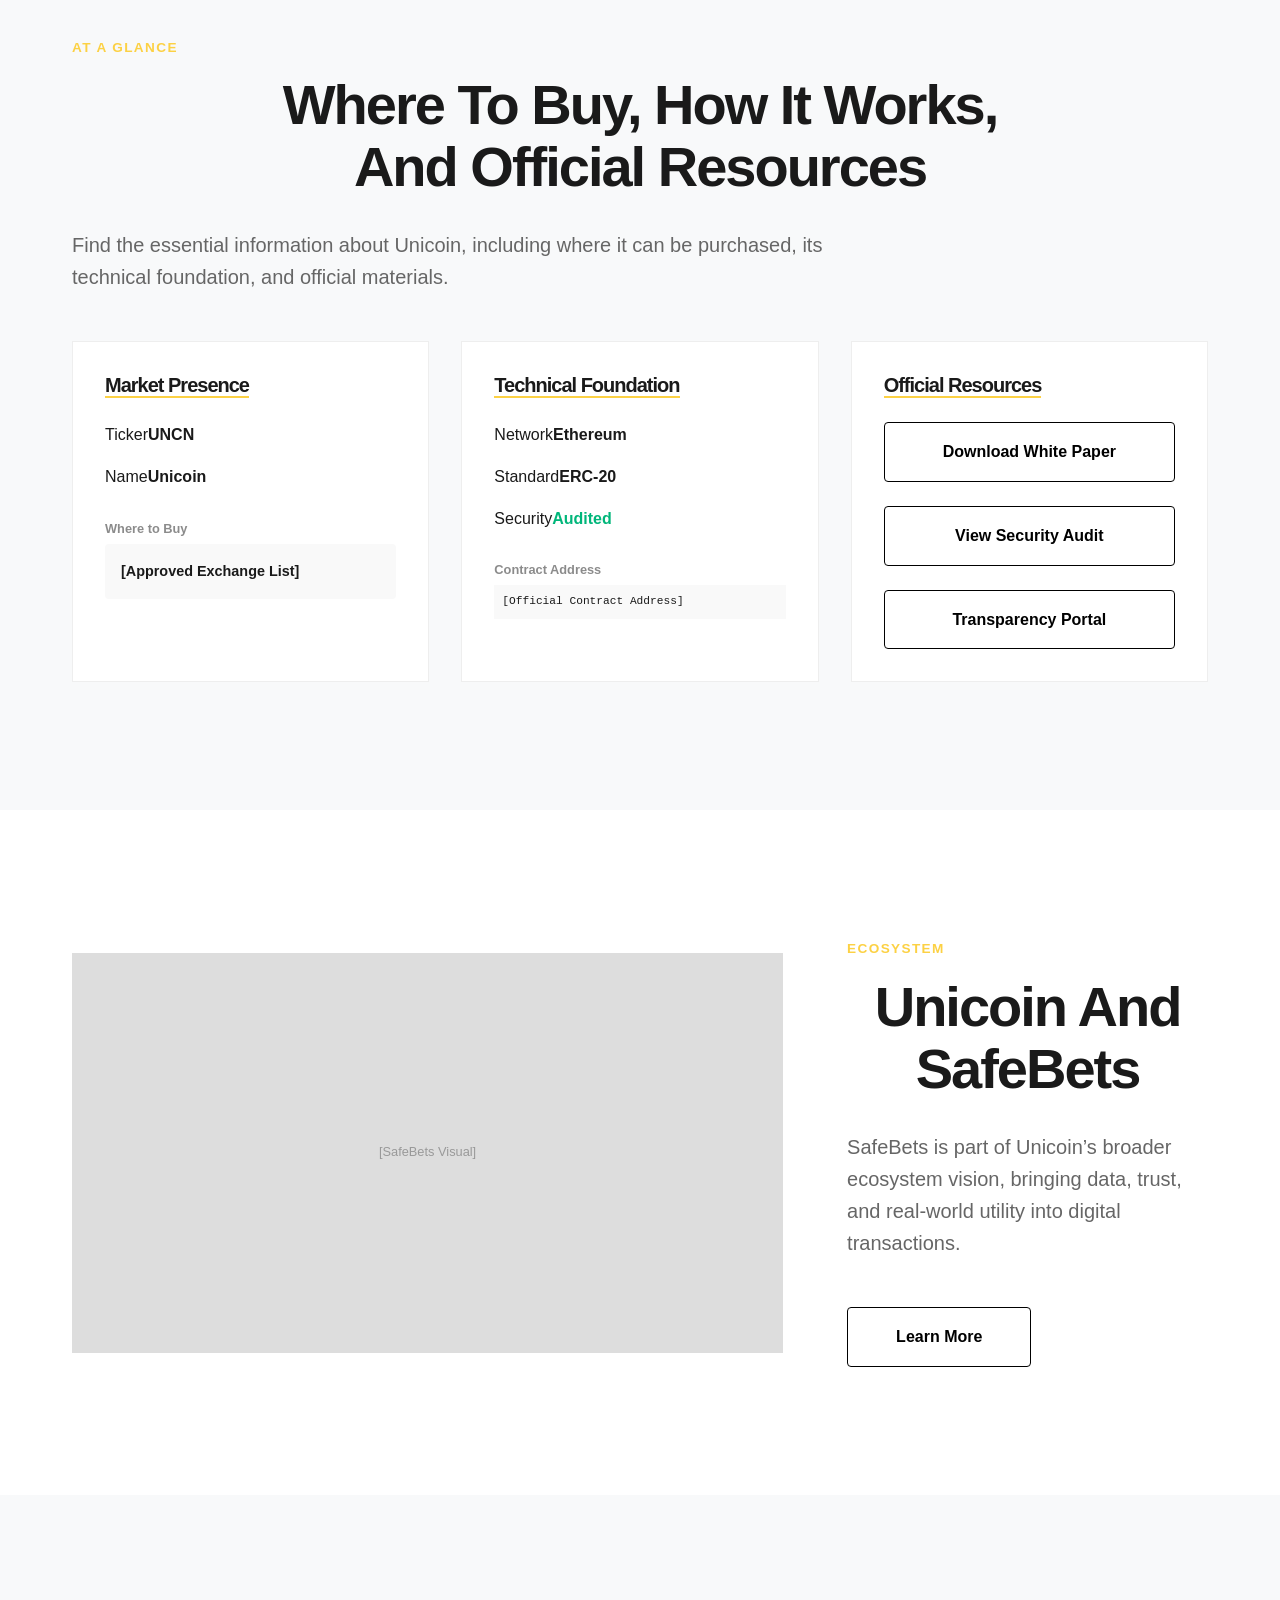
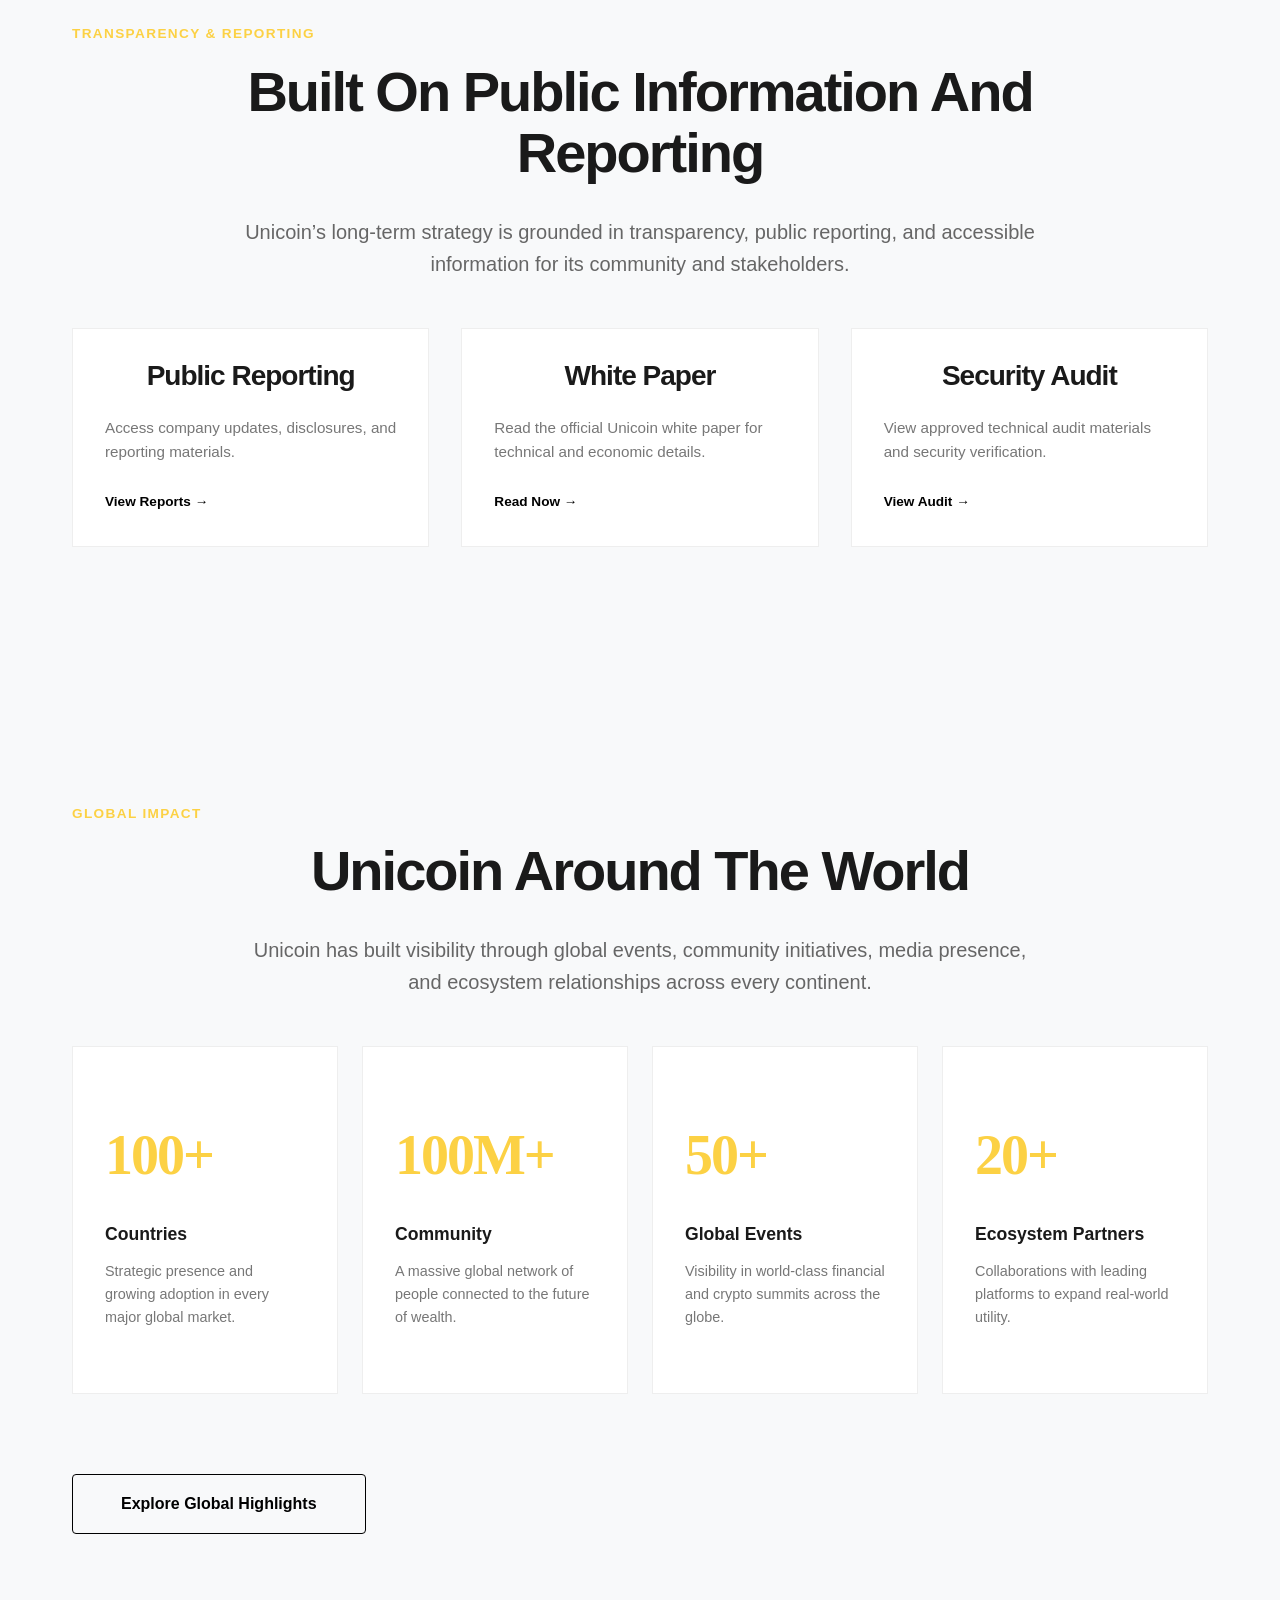
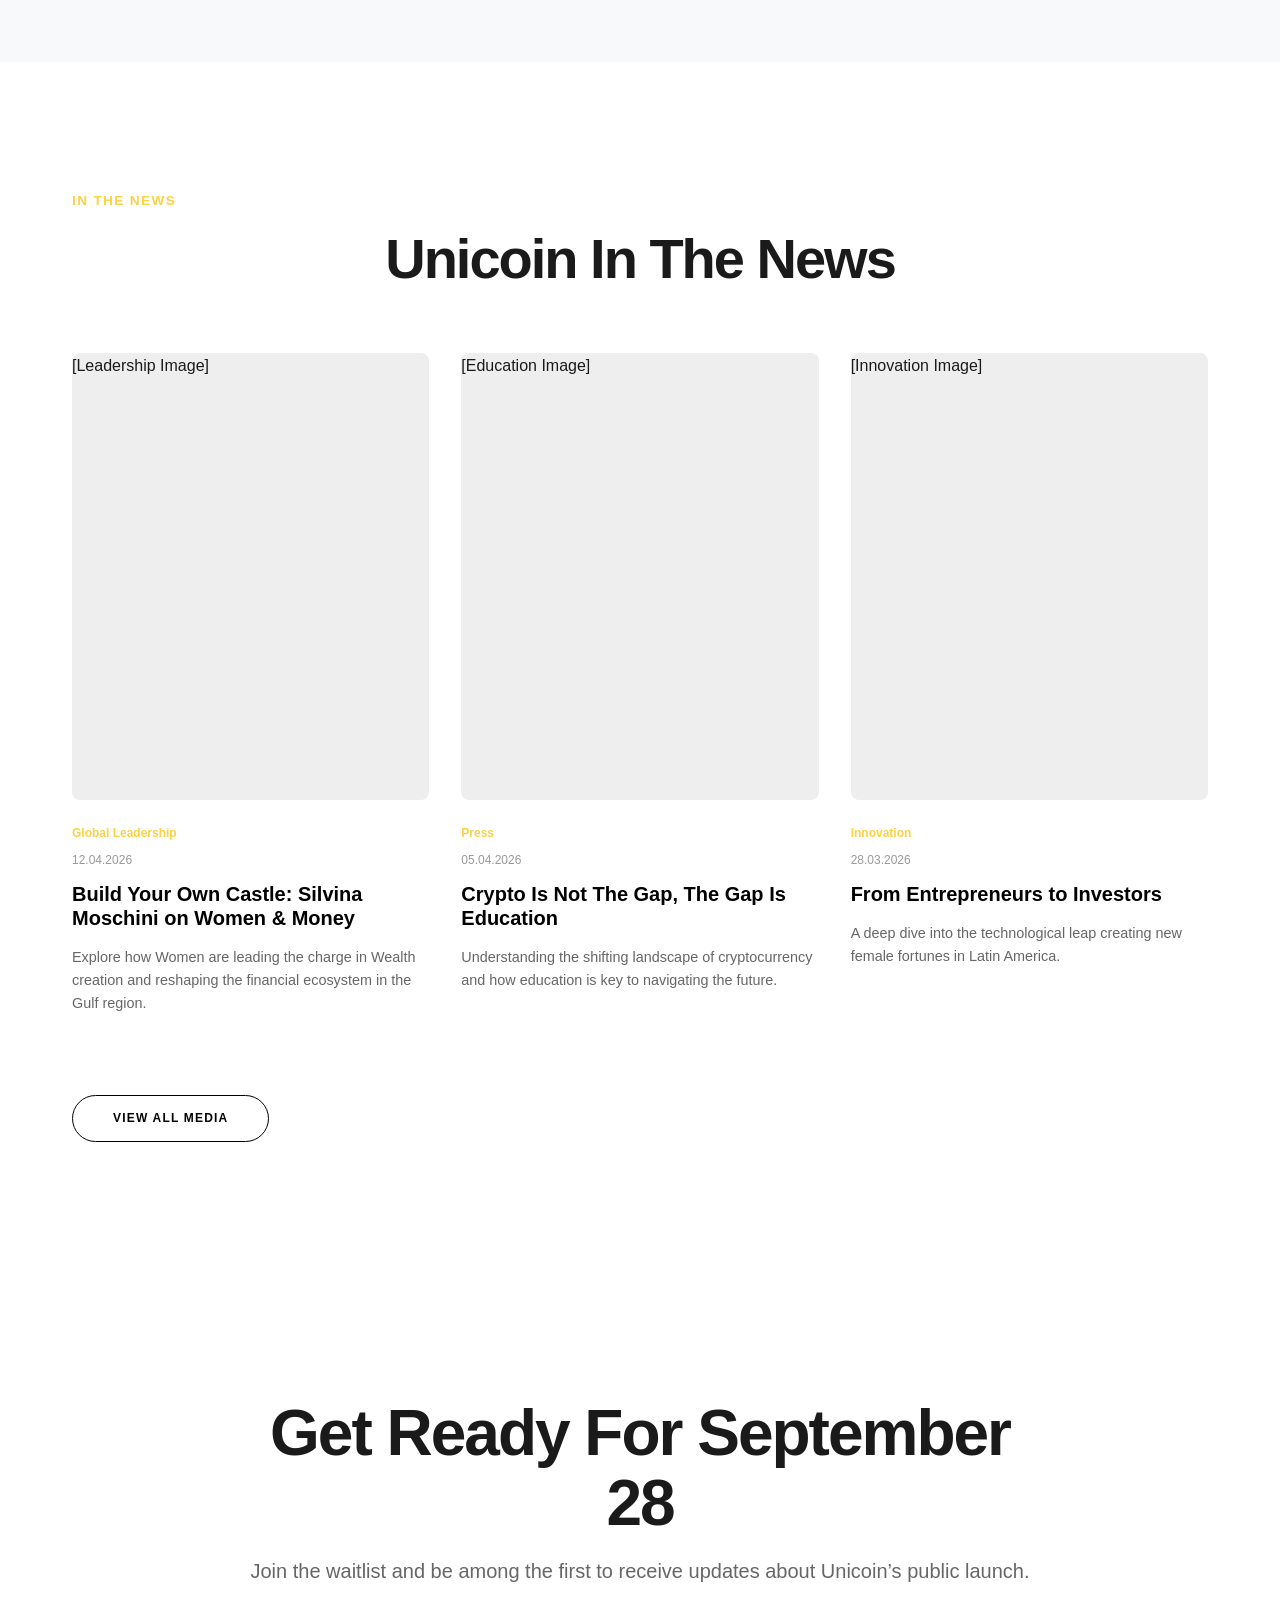
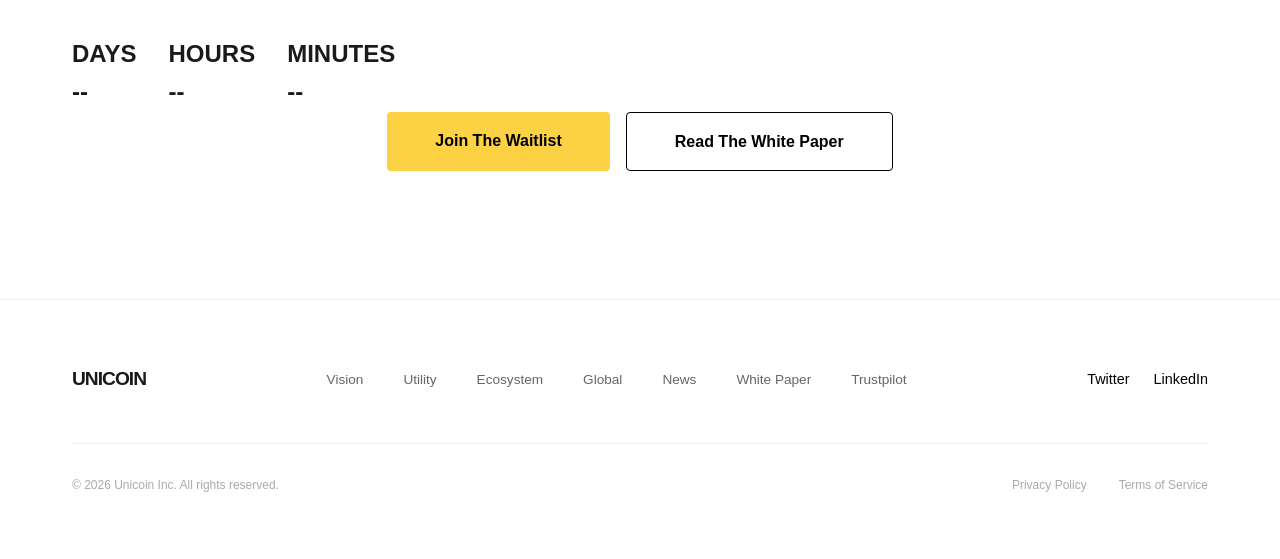
==== commit 786eacec: "Fix grid-4 CSS and redesign Global Presence cards as vertical columns" ====
--- a/index.html
+++ b/index.html
@@ -214,32 +214,32 @@
 
         <div class="grid-4 mt-3">
           <!-- Stat 1 -->
-          <div class="card-modern" style="background: white; padding: 3rem 2rem; border: 1px solid #eee;">
-            <div style="font-size: 3rem; font-weight: 700; color: var(--color-gold); margin-bottom: 1rem; font-family: 'Montserrat'; letter-spacing: -2px;">100+</div>
-            <h4 style="letter-spacing: 0; font-size: 1.1rem; margin-bottom: 0.5rem;">Countries</h4>
-            <p style="font-size: 0.85rem; color: #777;">Strategic presence and growing adoption in every major global market.</p>
+          <div class="card-modern" style="background: white; padding: 4rem 2rem; border: 1px solid #eee; height: 100%; display: flex; flex-direction: column; justify-content: center;">
+            <div style="font-size: 3.5rem; font-weight: 700; color: var(--color-gold); margin-bottom: 1.5rem; font-family: 'Montserrat'; letter-spacing: -2px;">100+</div>
+            <h4 style="letter-spacing: 0; font-size: 1.1rem; margin-bottom: 1rem;">Countries</h4>
+            <p style="font-size: 0.9rem; color: #777;">Strategic presence and growing adoption in every major global market.</p>
           </div>
           <!-- Stat 2 -->
-          <div class="card-modern" style="background: white; padding: 3rem 2rem; border: 1px solid #eee;">
-            <div style="font-size: 3rem; font-weight: 700; color: var(--color-gold); margin-bottom: 1rem; font-family: 'Montserrat'; letter-spacing: -2px;">100M+</div>
-            <h4 style="letter-spacing: 0; font-size: 1.1rem; margin-bottom: 0.5rem;">Community</h4>
-            <p style="font-size: 0.85rem; color: #777;">A massive global network of people connected to the future of wealth.</p>
+          <div class="card-modern" style="background: white; padding: 4rem 2rem; border: 1px solid #eee; height: 100%; display: flex; flex-direction: column; justify-content: center;">
+            <div style="font-size: 3.5rem; font-weight: 700; color: var(--color-gold); margin-bottom: 1.5rem; font-family: 'Montserrat'; letter-spacing: -2px;">100M+</div>
+            <h4 style="letter-spacing: 0; font-size: 1.1rem; margin-bottom: 1rem;">Community</h4>
+            <p style="font-size: 0.9rem; color: #777;">A massive global network of people connected to the future of wealth.</p>
           </div>
           <!-- Stat 3 -->
-          <div class="card-modern" style="background: white; padding: 3rem 2rem; border: 1px solid #eee;">
-            <div style="font-size: 3rem; font-weight: 700; color: var(--color-gold); margin-bottom: 1rem; font-family: 'Montserrat'; letter-spacing: -2px;">50+</div>
-            <h4 style="letter-spacing: 0; font-size: 1.1rem; margin-bottom: 0.5rem;">Global Events</h4>
-            <p style="font-size: 0.85rem; color: #777;">Visibility in world-class financial and crypto summits across the globe.</p>
+          <div class="card-modern" style="background: white; padding: 4rem 2rem; border: 1px solid #eee; height: 100%; display: flex; flex-direction: column; justify-content: center;">
+            <div style="font-size: 3.5rem; font-weight: 700; color: var(--color-gold); margin-bottom: 1.5rem; font-family: 'Montserrat'; letter-spacing: -2px;">50+</div>
+            <h4 style="letter-spacing: 0; font-size: 1.1rem; margin-bottom: 1rem;">Global Events</h4>
+            <p style="font-size: 0.9rem; color: #777;">Visibility in world-class financial and crypto summits across the globe.</p>
           </div>
           <!-- Stat 4 -->
-          <div class="card-modern" style="background: white; padding: 3rem 2rem; border: 1px solid #eee;">
-            <div style="font-size: 3rem; font-weight: 700; color: var(--color-gold); margin-bottom: 1rem; font-family: 'Montserrat'; letter-spacing: -2px;">20+</div>
-            <h4 style="letter-spacing: 0; font-size: 1.1rem; margin-bottom: 0.5rem;">Ecosystem Partners</h4>
-            <p style="font-size: 0.85rem; color: #777;">Collaborations with leading platforms to expand real-world utility.</p>
-          </div>
-        </div>
-        
-        <div class="text-center mt-3" style="margin-top: 4rem;">
+          <div class="card-modern" style="background: white; padding: 4rem 2rem; border: 1px solid #eee; height: 100%; display: flex; flex-direction: column; justify-content: center;">
+            <div style="font-size: 3.5rem; font-weight: 700; color: var(--color-gold); margin-bottom: 1.5rem; font-family: 'Montserrat'; letter-spacing: -2px;">20+</div>
+            <h4 style="letter-spacing: 0; font-size: 1.1rem; margin-bottom: 1rem;">Ecosystem Partners</h4>
+            <p style="font-size: 0.9rem; color: #777;">Collaborations with leading platforms to expand real-world utility.</p>
+          </div>
+        </div>
+        
+        <div class="text-center mt-3" style="margin-top: 5rem;">
           <a href="#" class="btn-modern btn-outline">Explore Global Highlights</a>
         </div>
       </div>
--- a/style.css
+++ b/style.css
@@ -332,8 +332,13 @@
 /* Grid Utils */
 .grid-2 { display: grid; grid-template-columns: 1fr 1fr; gap: 4rem; align-items: center; }
 .grid-3 { display: grid; grid-template-columns: repeat(3, 1fr); gap: 2rem; }
+.grid-4 { display: grid; grid-template-columns: repeat(4, 1fr); gap: 1.5rem; }
+
+@media (max-width: 992px) {
+  .grid-4 { grid-template-columns: repeat(2, 1fr); }
+}
 
 @media (max-width: 768px) {
-  .grid-2, .grid-3, .media-grid { grid-template-columns: 1fr; }
+  .grid-2, .grid-3, .grid-4, .media-grid { grid-template-columns: 1fr; }
   --spacing-section: 4rem;
 }
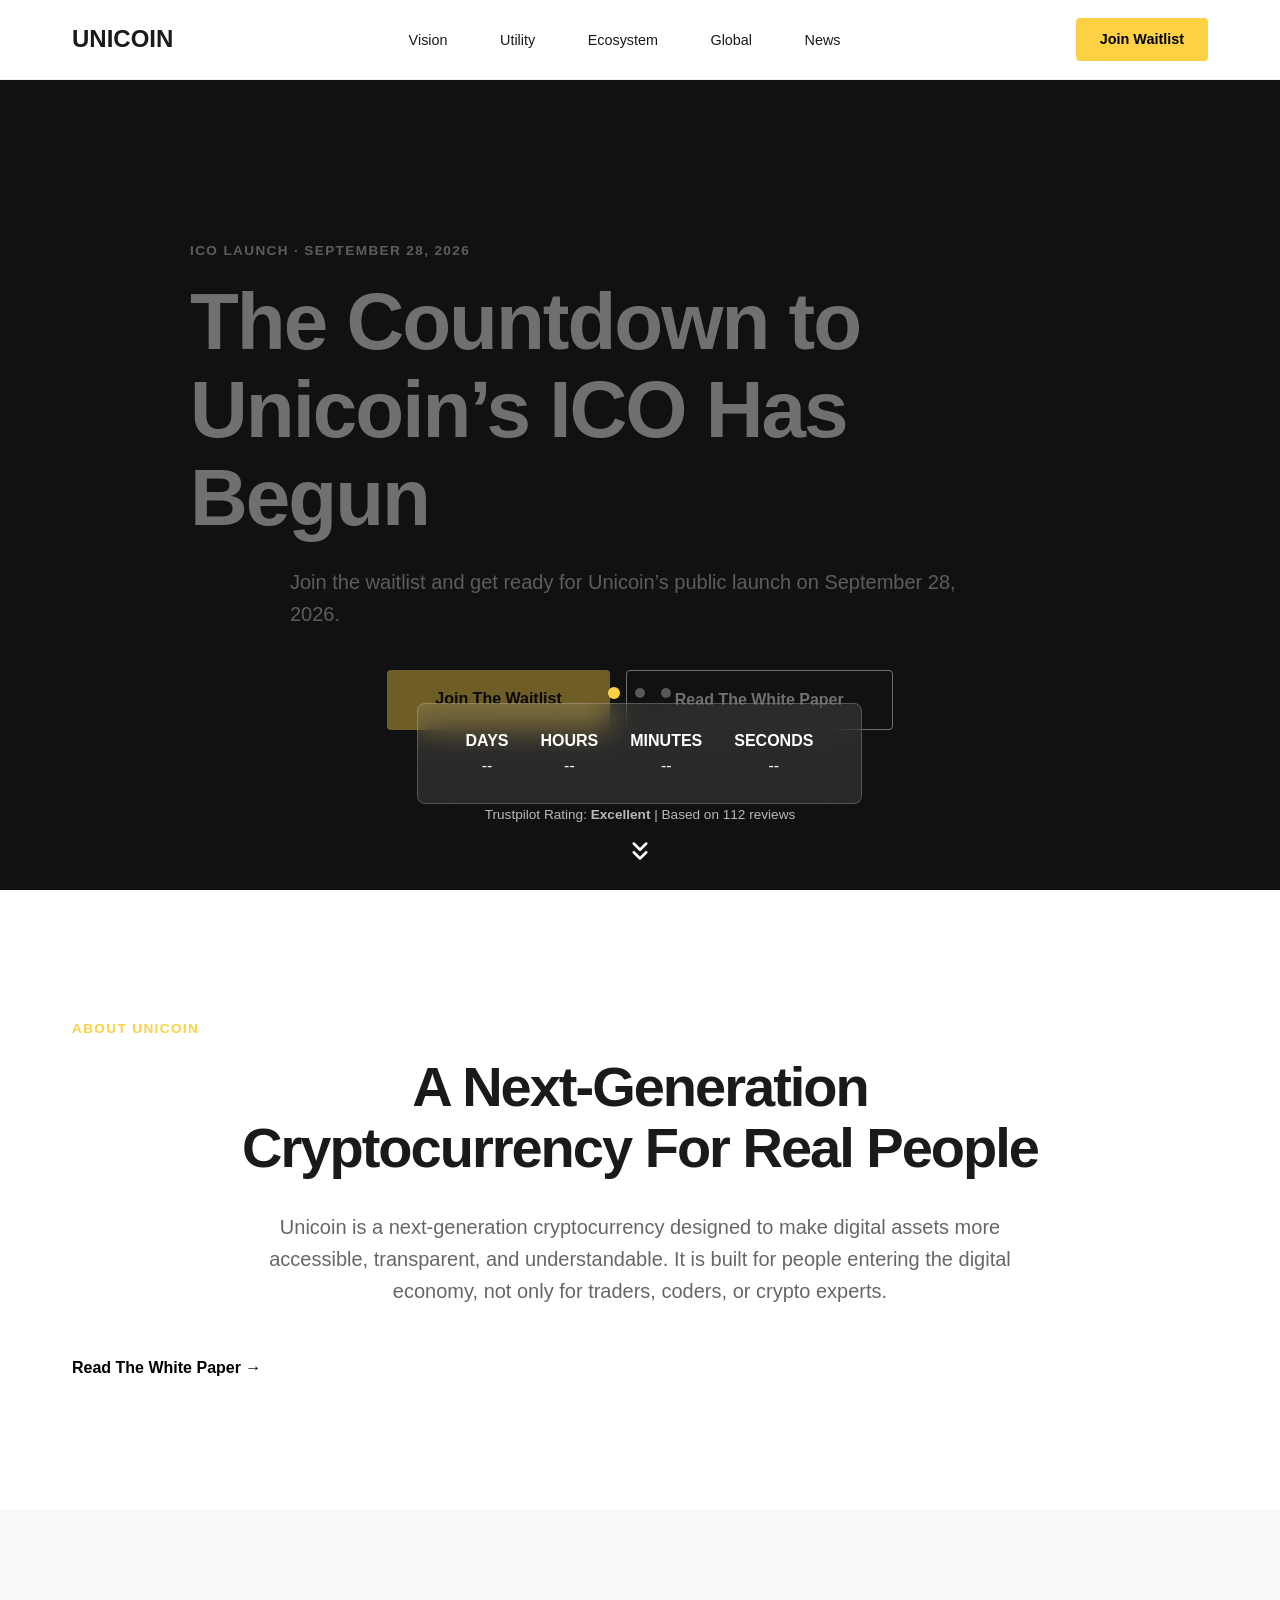
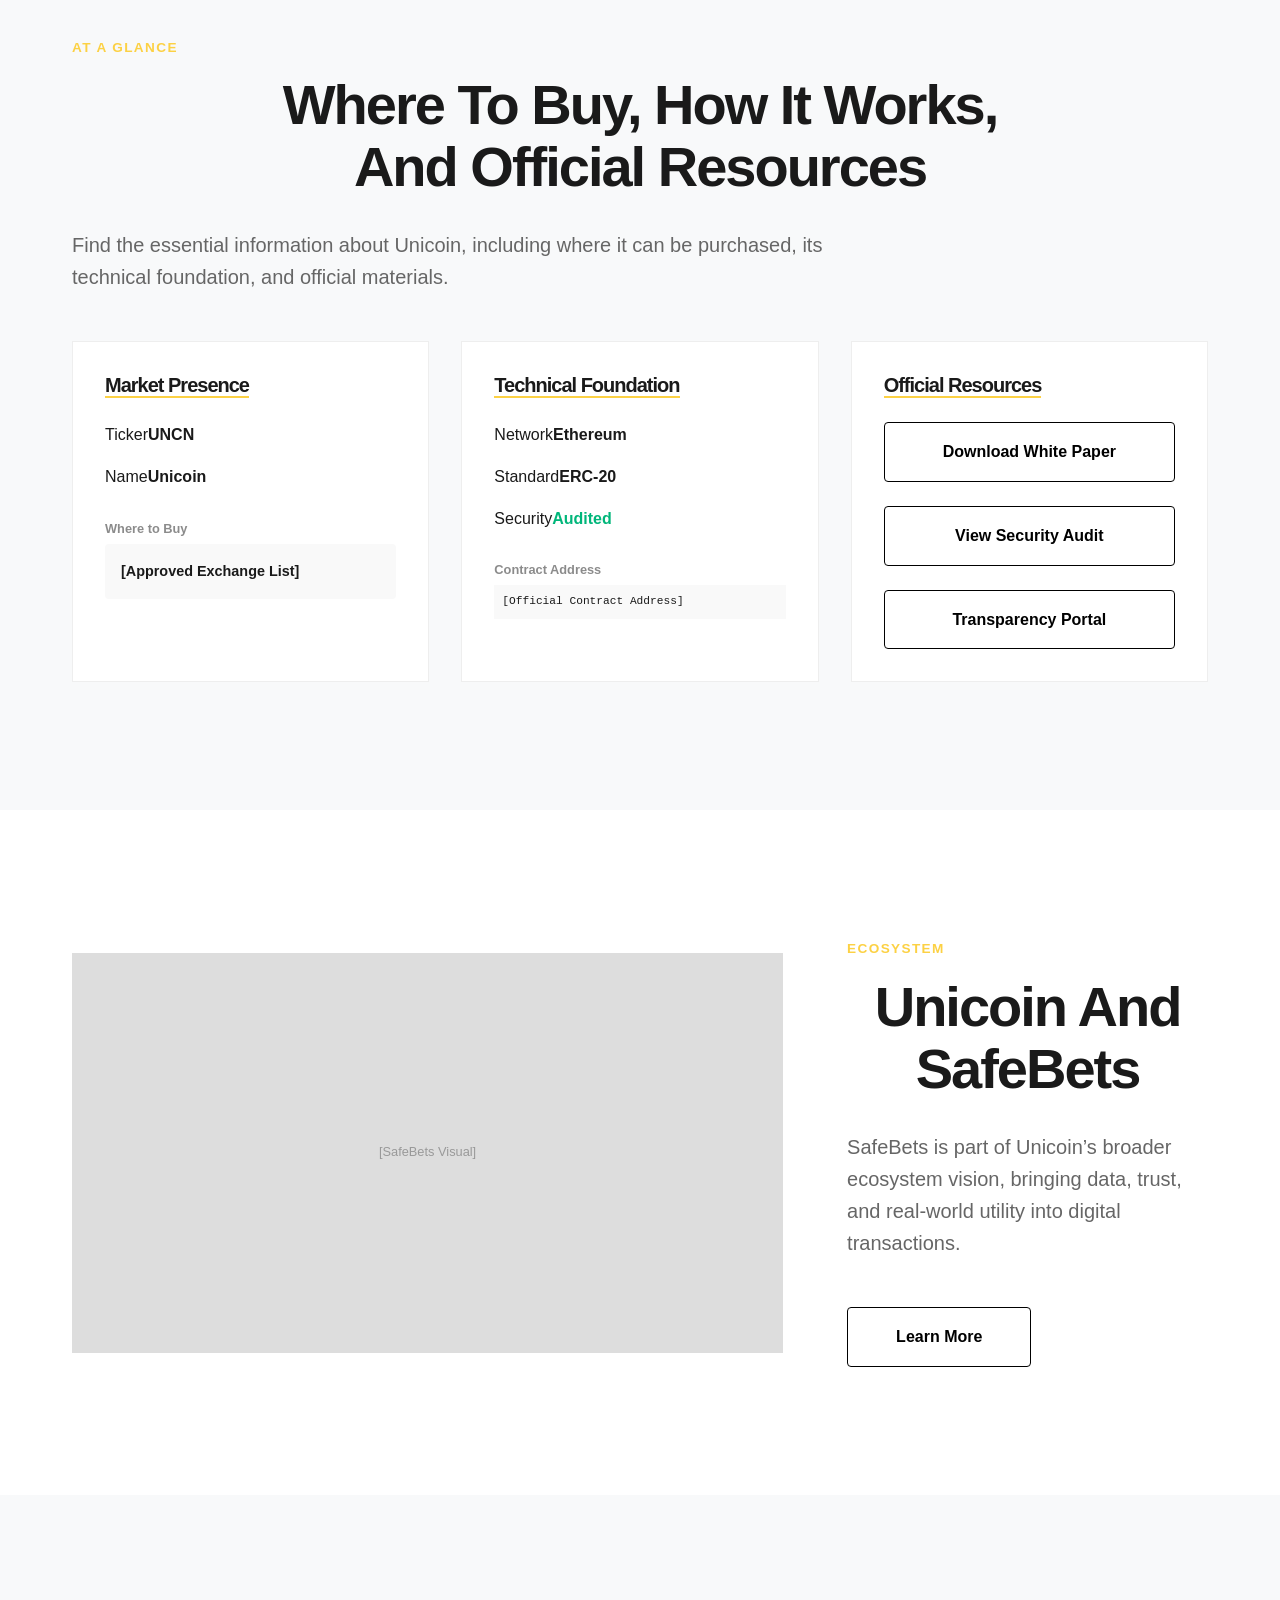
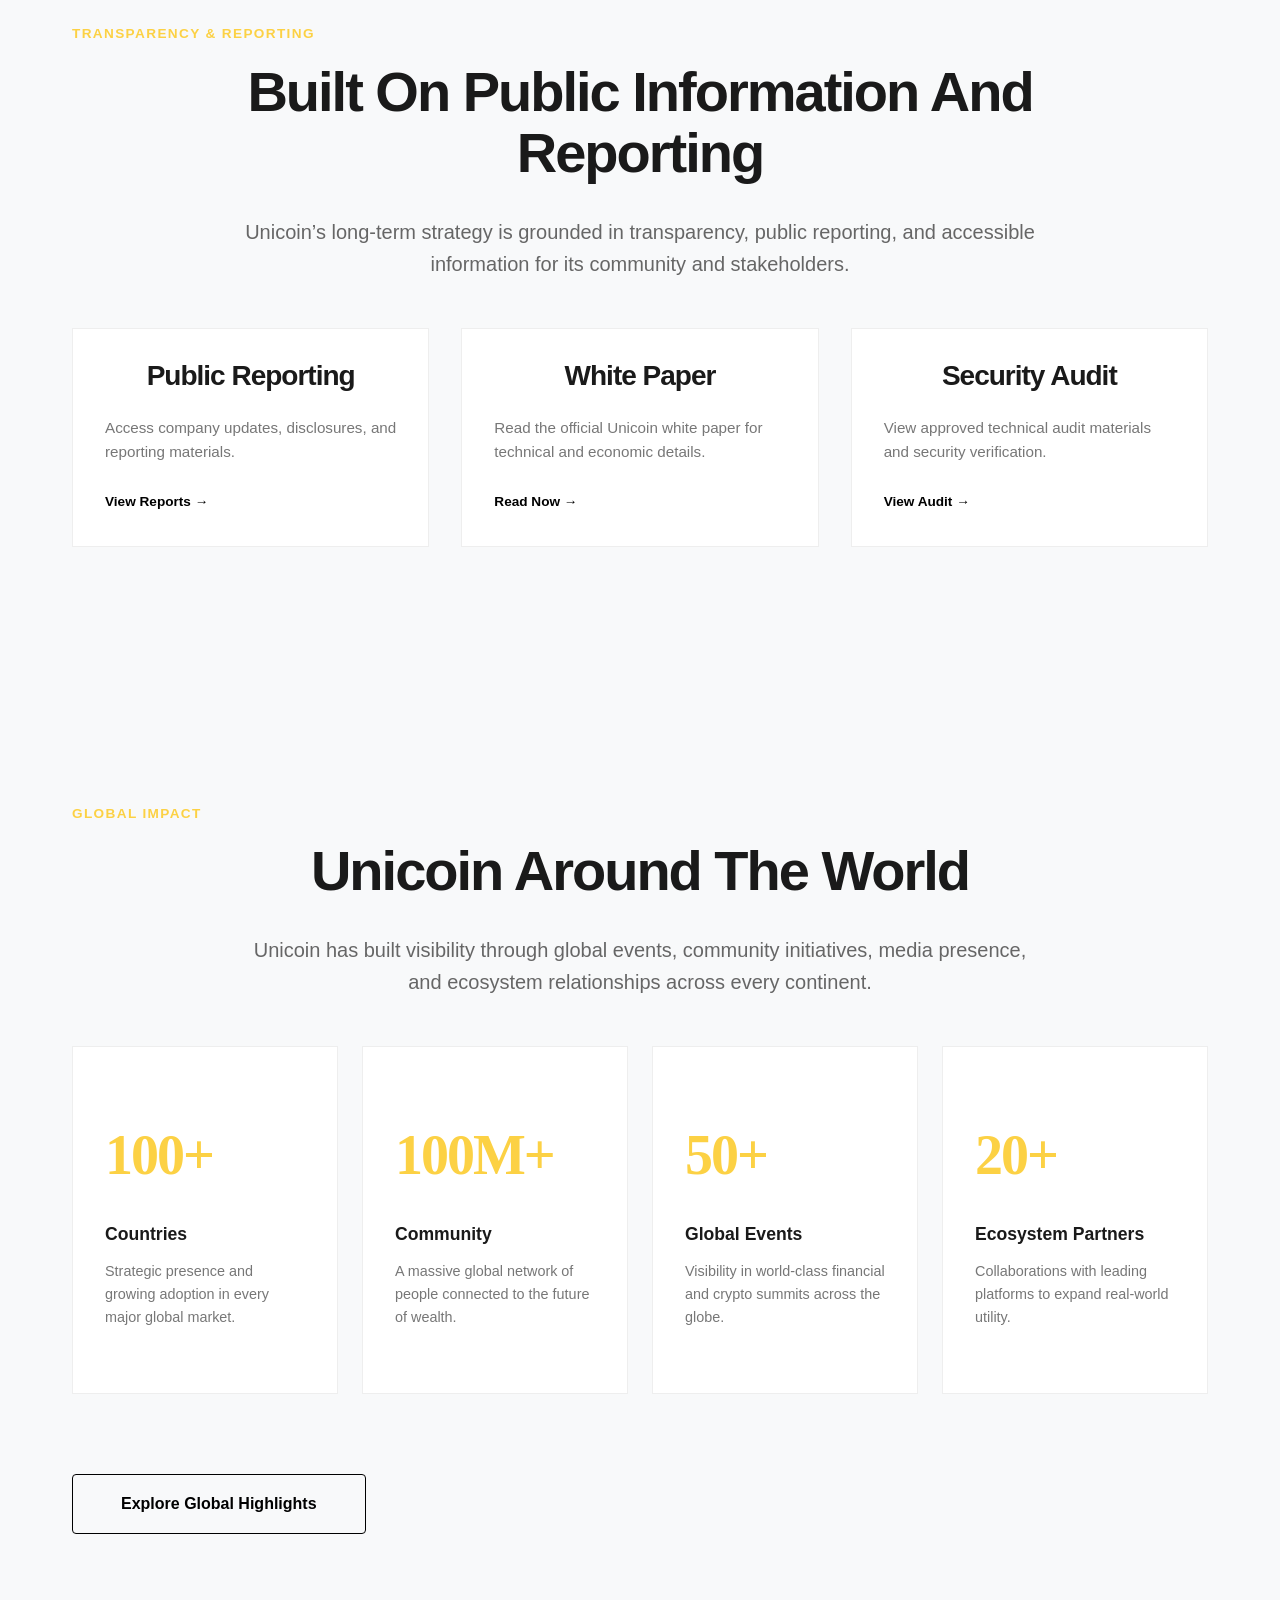
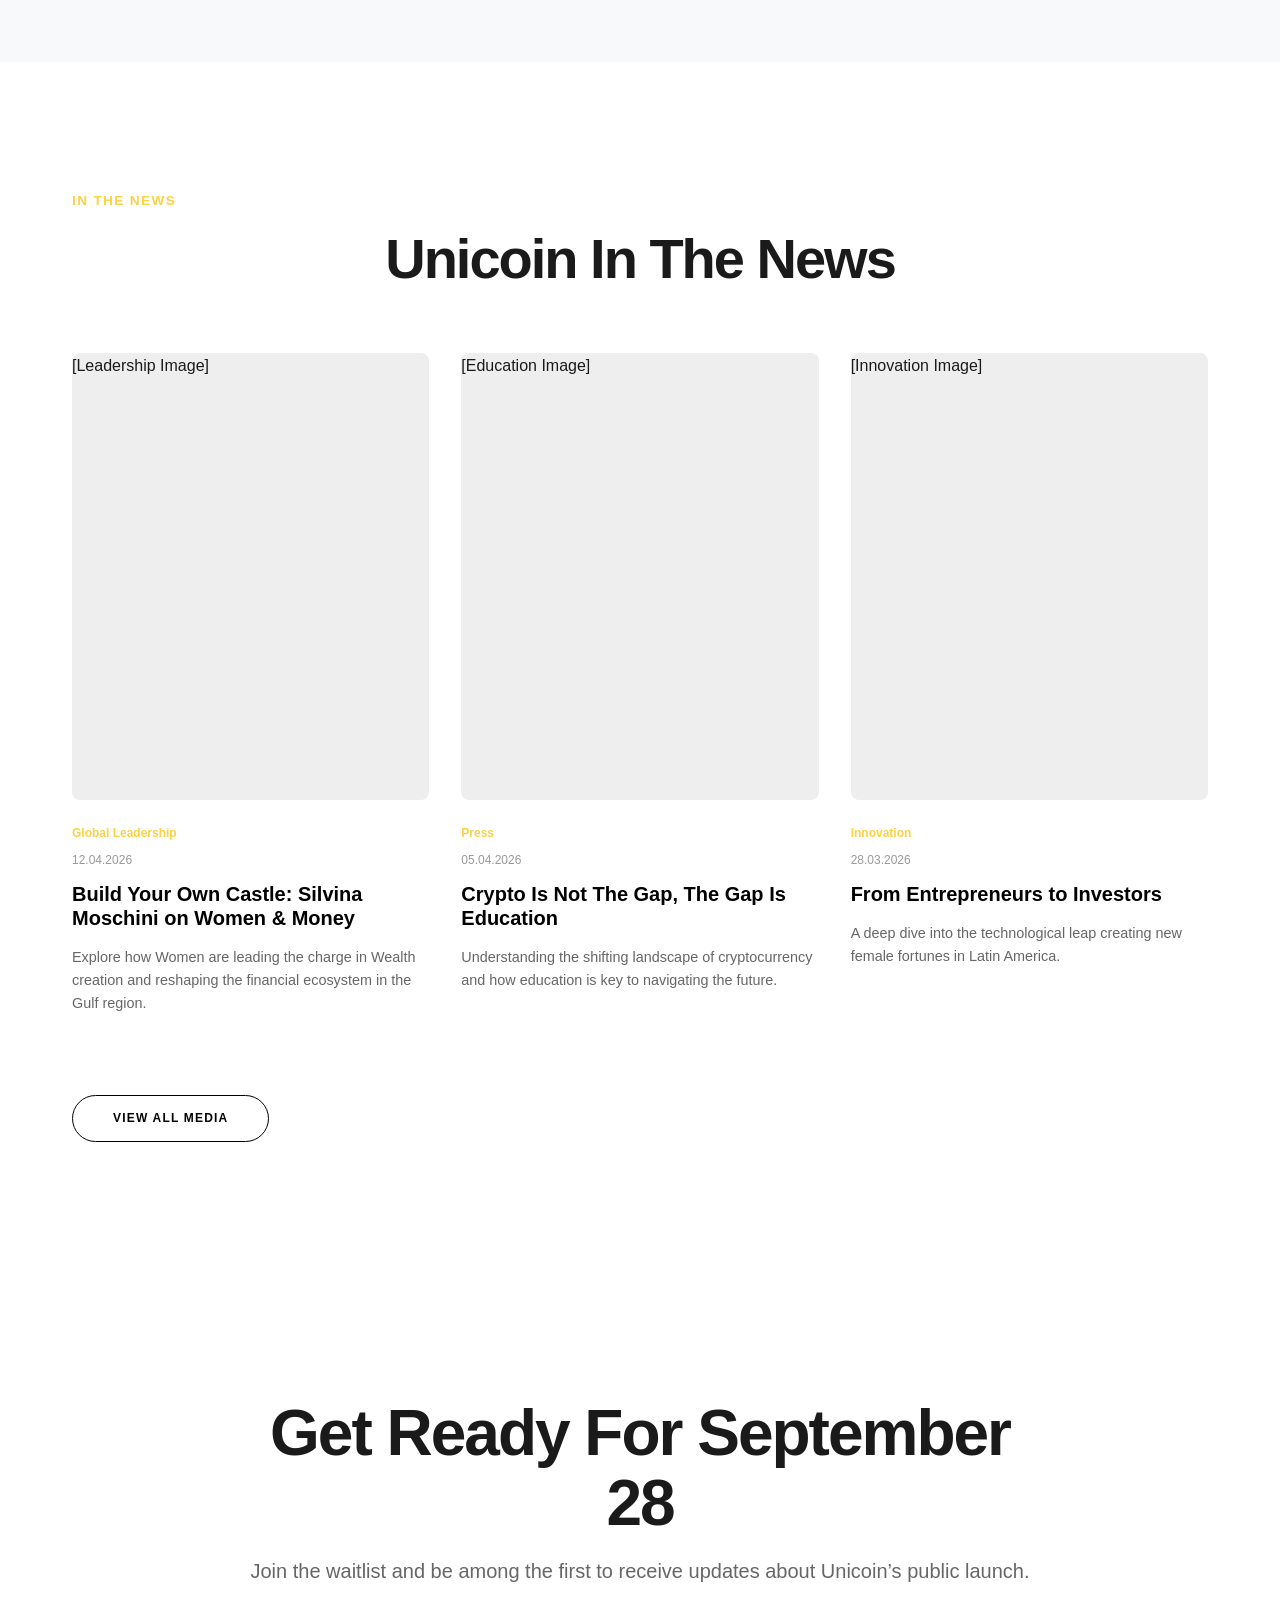
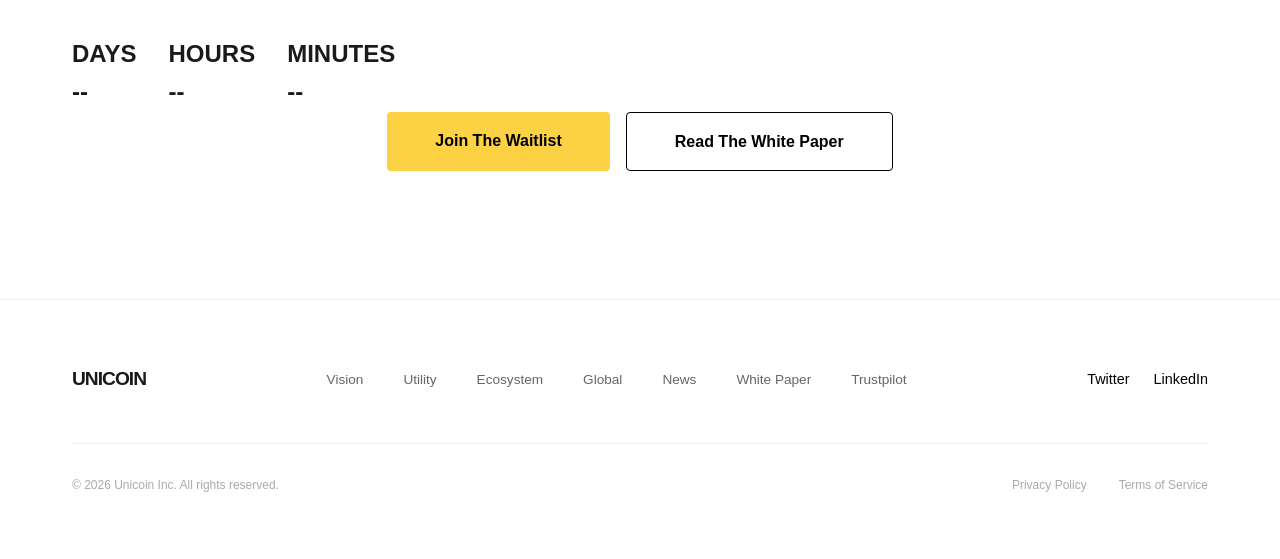
==== commit f27402b9: "Implement CSS Scroll Snap Hero Slider with interactive dots and auto-scroll" ====
--- a/index.html
+++ b/index.html
@@ -32,7 +32,7 @@
       
       <div class="hero-slider-container">
         <!-- Slide 1 -->
-        <div class="hero-slide active">
+        <div class="hero-slide" id="slide1">
           <div class="hero-content">
             <span class="eyebrow" style="color: #fff; opacity: 0.8;">ICO Launch · September 28, 2026</span>
             <h1 style="color: #fff; margin-bottom: 1.5rem;">The Countdown to Unicoin’s ICO Has Begun</h1>
@@ -45,7 +45,7 @@
         </div>
 
         <!-- Slide 2 -->
-        <div class="hero-slide">
+        <div class="hero-slide" id="slide2">
           <div class="hero-content">
             <span class="eyebrow" style="color: #fff; opacity: 0.8;">Accessible Crypto</span>
             <h1 style="color: #fff; margin-bottom: 1.5rem;">Built to Bring the Next Billion Into Crypto</h1>
@@ -57,7 +57,7 @@
         </div>
 
         <!-- Slide 3 -->
-        <div class="hero-slide">
+        <div class="hero-slide" id="slide3">
           <div class="hero-content">
             <span class="eyebrow" style="color: #fff; opacity: 0.8;">Transparency & Vision</span>
             <h1 style="color: #fff; margin-bottom: 1.5rem;">Built on Transparency, Assets, and Long-Term Vision</h1>
@@ -67,6 +67,13 @@
             </div>
           </div>
         </div>
+      </div>
+
+      <!-- Navigation Dots -->
+      <div class="slider-dots">
+        <div class="dot active" onclick="scrollToSlide(0)"></div>
+        <div class="dot" onclick="scrollToSlide(1)"></div>
+        <div class="dot" onclick="scrollToSlide(2)"></div>
       </div>
 
       <!-- Floating Countdown & Trustpilot (Persistent) -->
@@ -89,14 +96,29 @@
     </section>
 
     <script>
-      let currentSlide = 0;
-      const slides = document.querySelectorAll('.hero-slide');
-      function nextSlide() {
-        slides[currentSlide].classList.remove('active');
-        currentSlide = (currentSlide + 1) % slides.length;
-        slides[currentSlide].classList.add('active');
+      const container = document.querySelector('.hero-slider-container');
+      const dots = document.querySelectorAll('.dot');
+      
+      container.addEventListener('scroll', () => {
+        const index = Math.round(container.scrollLeft / container.offsetWidth);
+        dots.forEach((dot, i) => {
+          dot.classList.toggle('active', i === index);
+        });
+      });
+
+      function scrollToSlide(index) {
+        container.scrollTo({
+          left: index * container.offsetWidth,
+          behavior: 'smooth'
+        });
       }
-      setInterval(nextSlide, 5000);
+
+      // Auto-scroll every 5 seconds
+      let currentIdx = 0;
+      setInterval(() => {
+        currentIdx = (currentIdx + 1) % dots.length;
+        scrollToSlide(currentIdx);
+      }, 5000);
     </script>
 
     <!-- SECTION 2: WHAT IS UNICOIN? -->
--- a/style.css
+++ b/style.css
@@ -185,30 +185,57 @@
   z-index: 1;
 }
 
-/* Slider Styles */
+/* Scroll Snap Slider */
 .hero-slider-container {
-  position: relative;
+  display: flex;
+  overflow-x: auto;
+  scroll-snap-type: x mandatory;
+  scroll-behavior: smooth;
   width: 100%;
   height: 100%;
+  -ms-overflow-style: none; /* Hide scrollbar */
+  scrollbar-width: none;
+}
+
+.hero-slider-container::-webkit-scrollbar {
+  display: none;
 }
 
 .hero-slide {
-  position: absolute;
-  top: 0;
-  left: 0;
+  flex: 0 0 100%;
   width: 100%;
   height: 100%;
-  opacity: 0;
-  transition: opacity 1s ease-in-out;
+  scroll-snap-align: start;
   display: flex;
   align-items: center;
   justify-content: center;
-  z-index: 1;
-}
-
-.hero-slide.active {
-  opacity: 1;
-  z-index: 2;
+  position: relative;
+  background: #111;
+}
+
+/* Dots */
+.slider-dots {
+  position: absolute;
+  bottom: 12rem; /* Above countdown */
+  left: 50%;
+  transform: translateX(-50%);
+  display: flex;
+  gap: 1rem;
+  z-index: 20;
+}
+
+.dot {
+  width: 10px;
+  height: 10px;
+  background: rgba(255, 255, 255, 0.3);
+  border-radius: 50%;
+  cursor: pointer;
+  transition: var(--transition);
+}
+
+.dot.active {
+  background: var(--color-gold);
+  transform: scale(1.2);
 }
 
 .scroll-indicator {
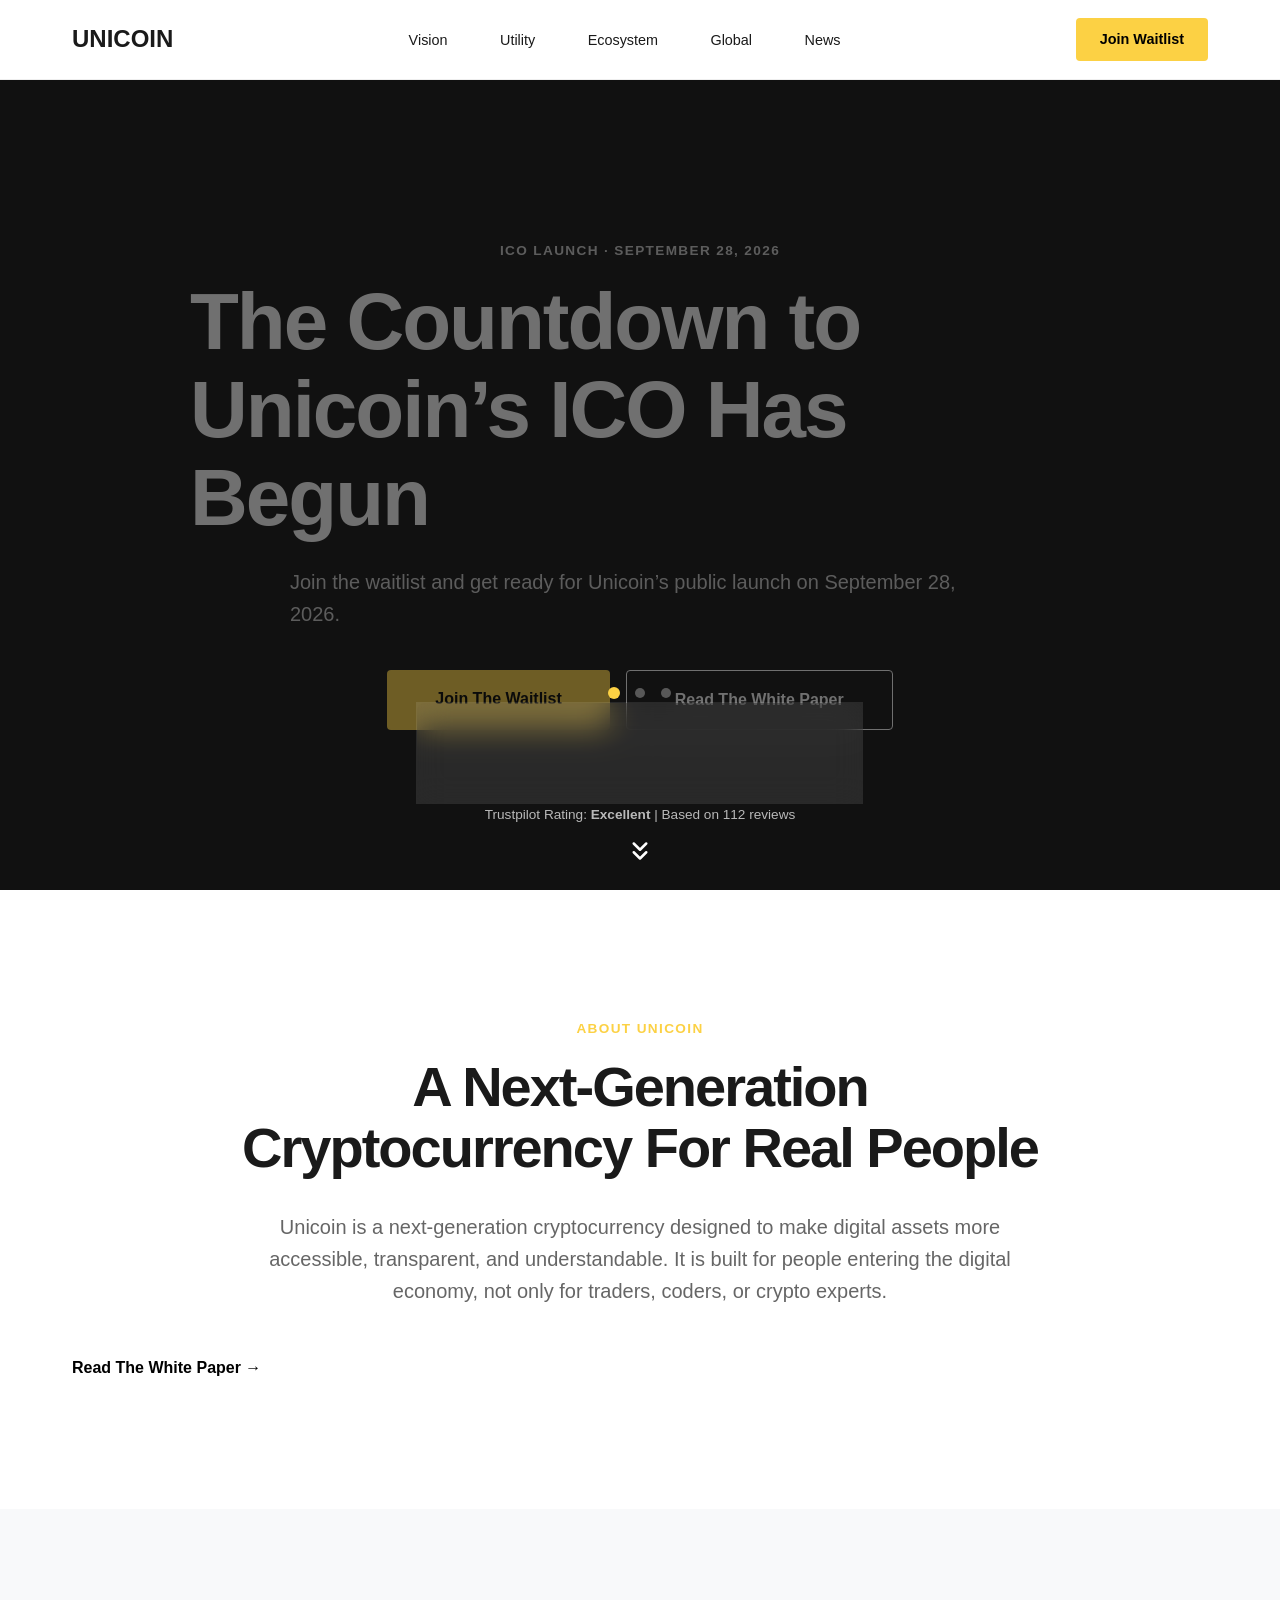
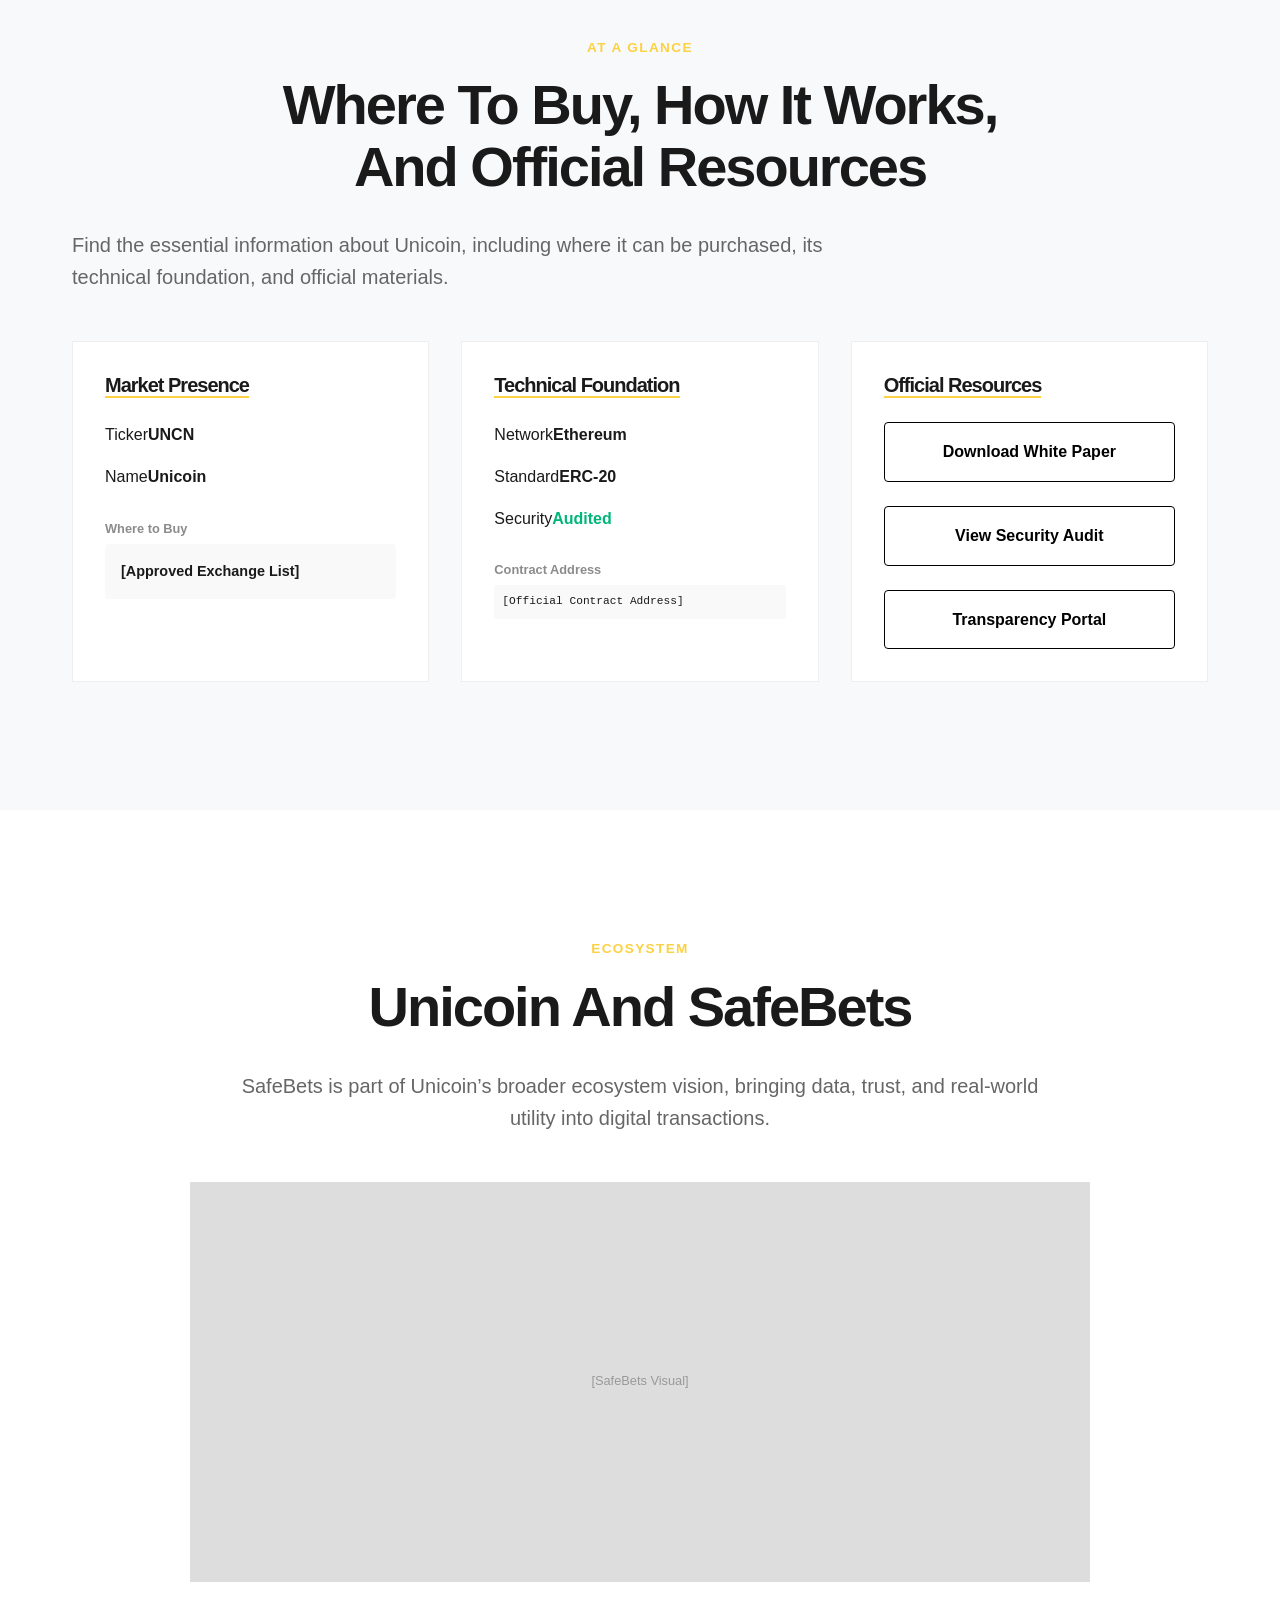
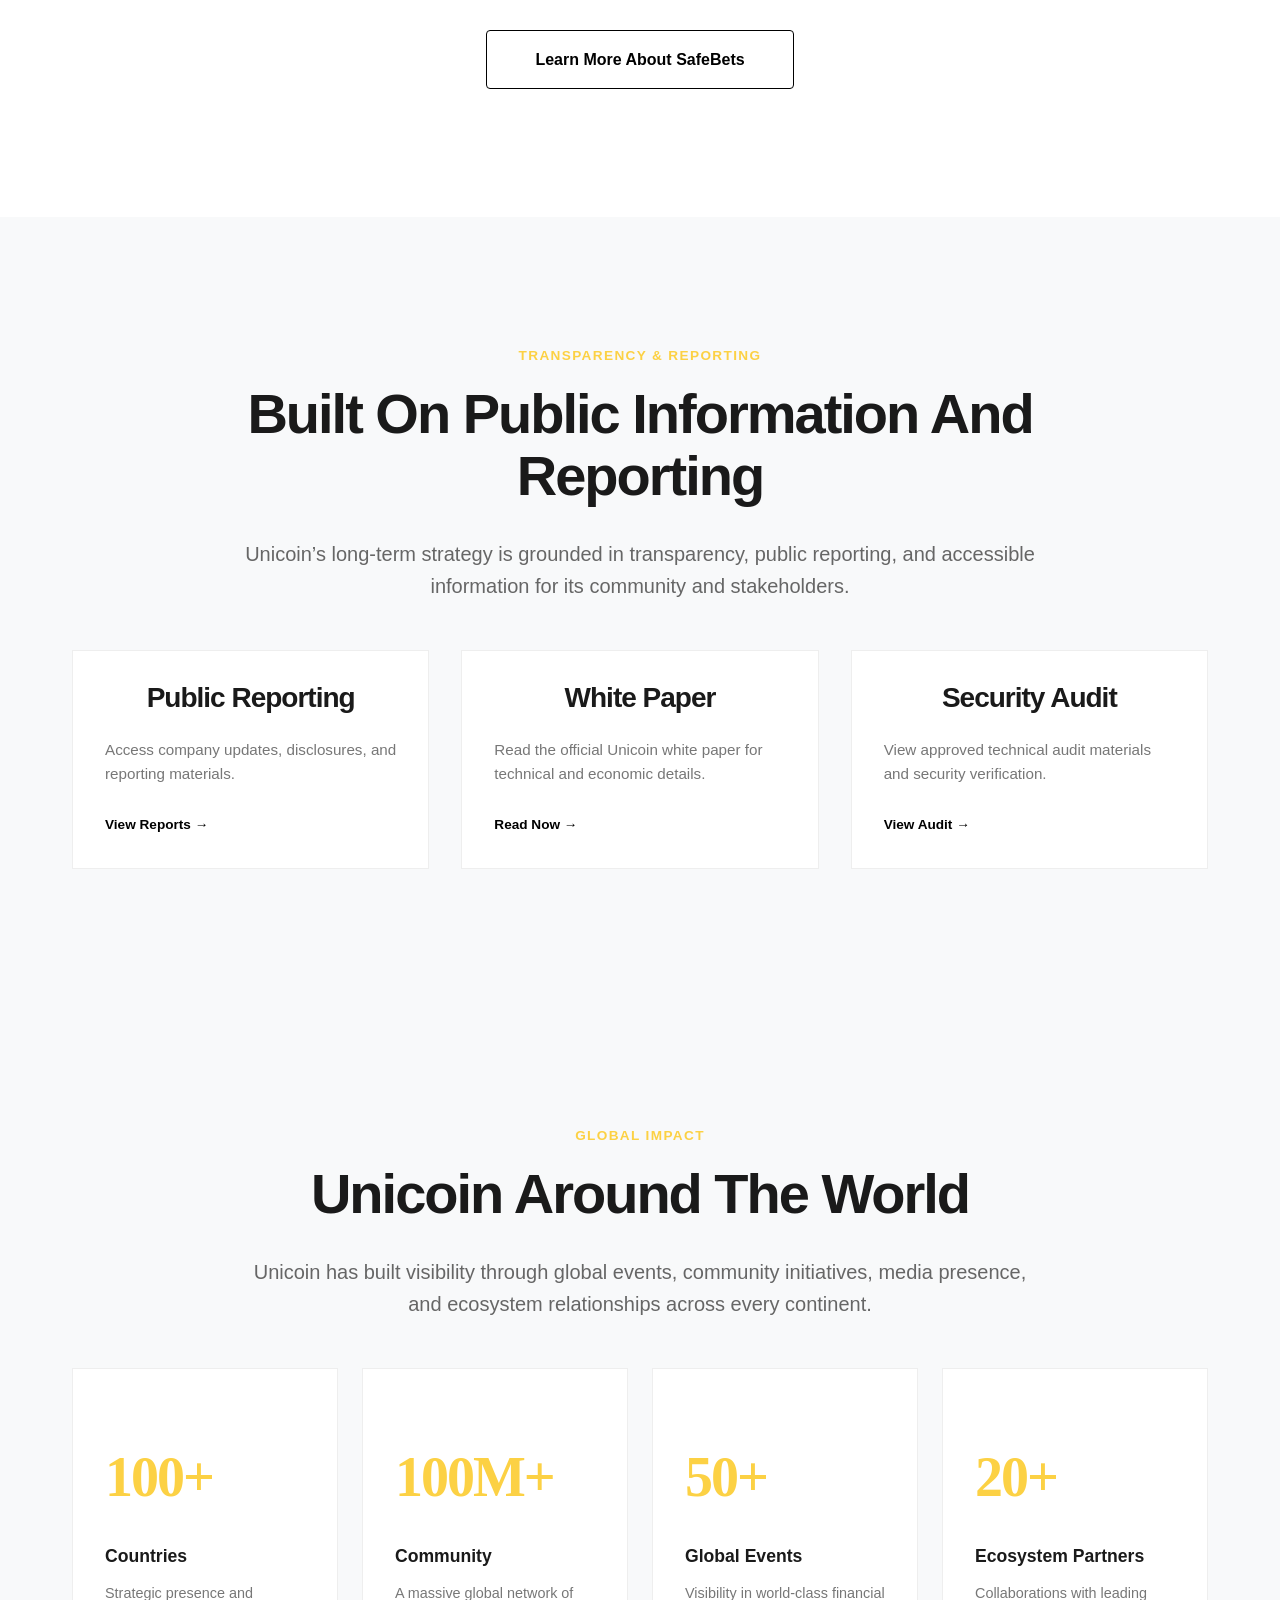
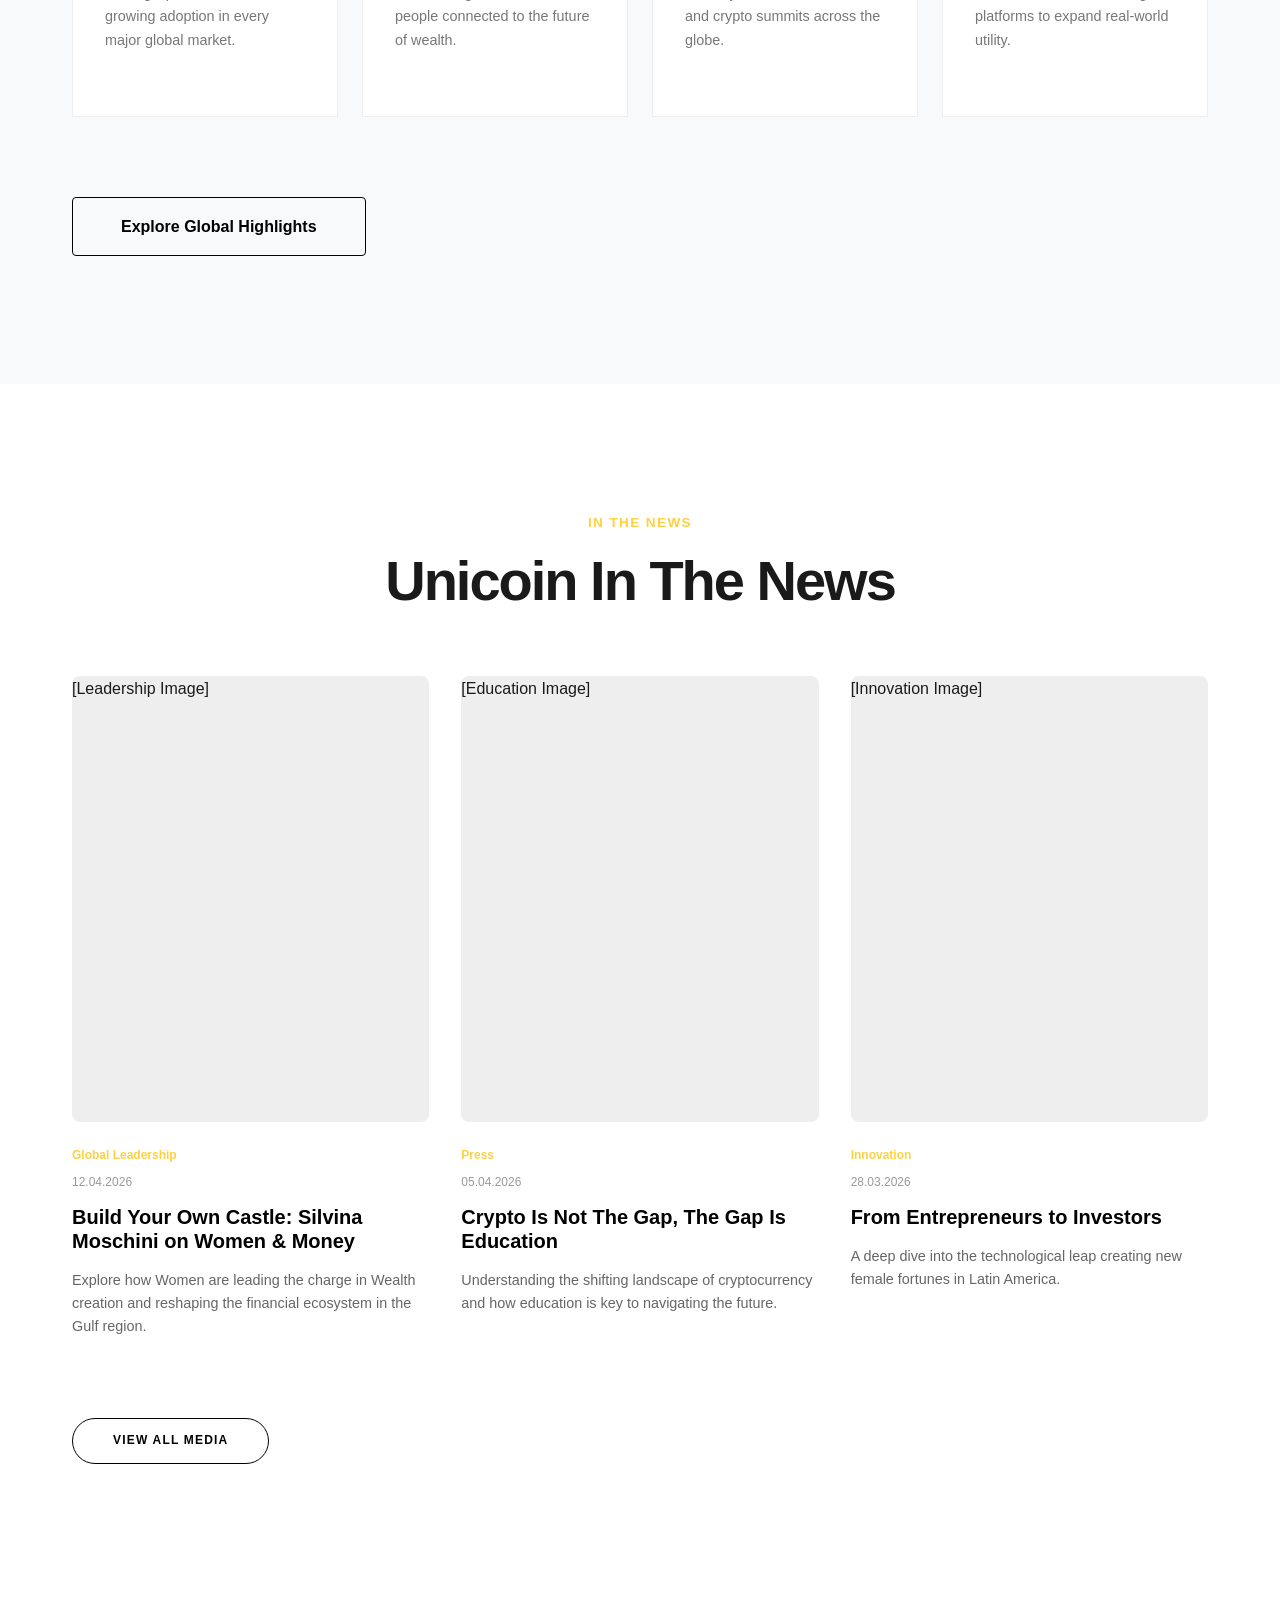
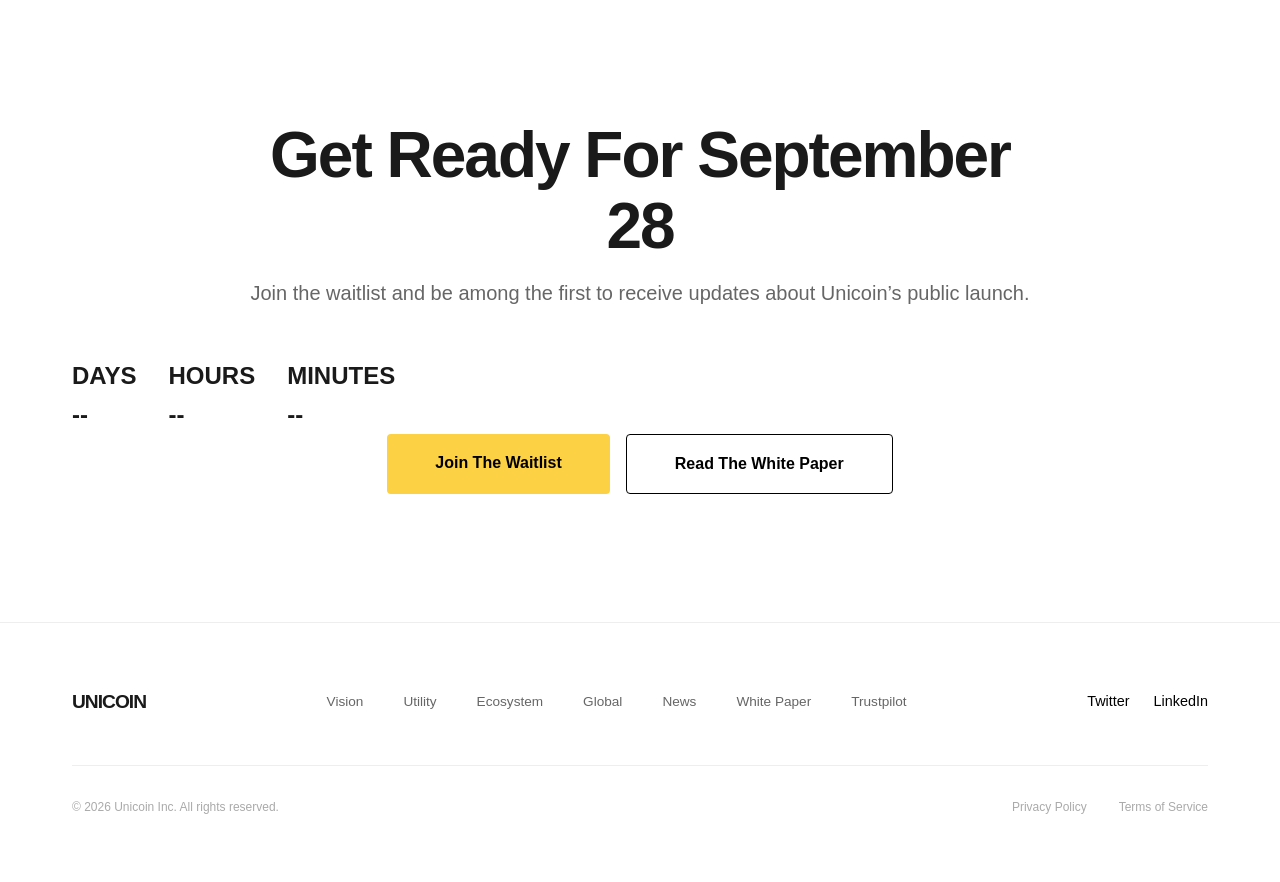
==== commit 5a0c7223: "Center all eyebrows (eyebrows) and buttons across all sections for visual consistency" ====
--- a/index.html
+++ b/index.html
@@ -185,17 +185,17 @@
 
     <!-- SECTION 4: SAFEBETS -->
     <section class="section-white">
-      <div class="container">
-        <div class="grid-2">
-          <div class="media-placeholder" style="height: 400px; margin-bottom: 0;">
-            [SafeBets Visual]
-          </div>
-          <div>
-            <span class="eyebrow">Ecosystem</span>
-            <h2>Unicoin And SafeBets</h2>
-            <p class="intro-copy" style="text-align: left; margin-left: 0;">SafeBets is part of Unicoin’s broader ecosystem vision, bringing data, trust, and real-world utility into digital transactions.</p>
-            <a href="#" class="btn-modern btn-outline">Learn More</a>
-          </div>
+      <div class="container text-center">
+        <span class="eyebrow">Ecosystem</span>
+        <h2>Unicoin And SafeBets</h2>
+        <p class="intro-copy">SafeBets is part of Unicoin’s broader ecosystem vision, bringing data, trust, and real-world utility into digital transactions.</p>
+        
+        <div class="media-placeholder" style="height: 400px; margin-bottom: 3rem; max-width: 900px; margin-left: auto; margin-right: auto;">
+          [SafeBets Visual]
+        </div>
+        
+        <div class="btn-container-center">
+          <a href="#" class="btn-modern btn-outline">Learn More About SafeBets</a>
         </div>
       </div>
     </section>
--- a/style.css
+++ b/style.css
@@ -75,6 +75,7 @@
   font-size: 0.85rem;
   margin-bottom: 1rem;
   display: block;
+  text-align: center; /* Center by default */
 }
 
 /* Buttons */
@@ -89,6 +90,15 @@
   border: none;
   font-family: var(--font-body);
   font-size: 1rem;
+  text-align: center;
+}
+
+.btn-container-center {
+  display: flex;
+  justify-content: center;
+  gap: 1.5rem;
+  width: 100%;
+  margin-top: 2rem;
 }
 
 .btn-gold {
